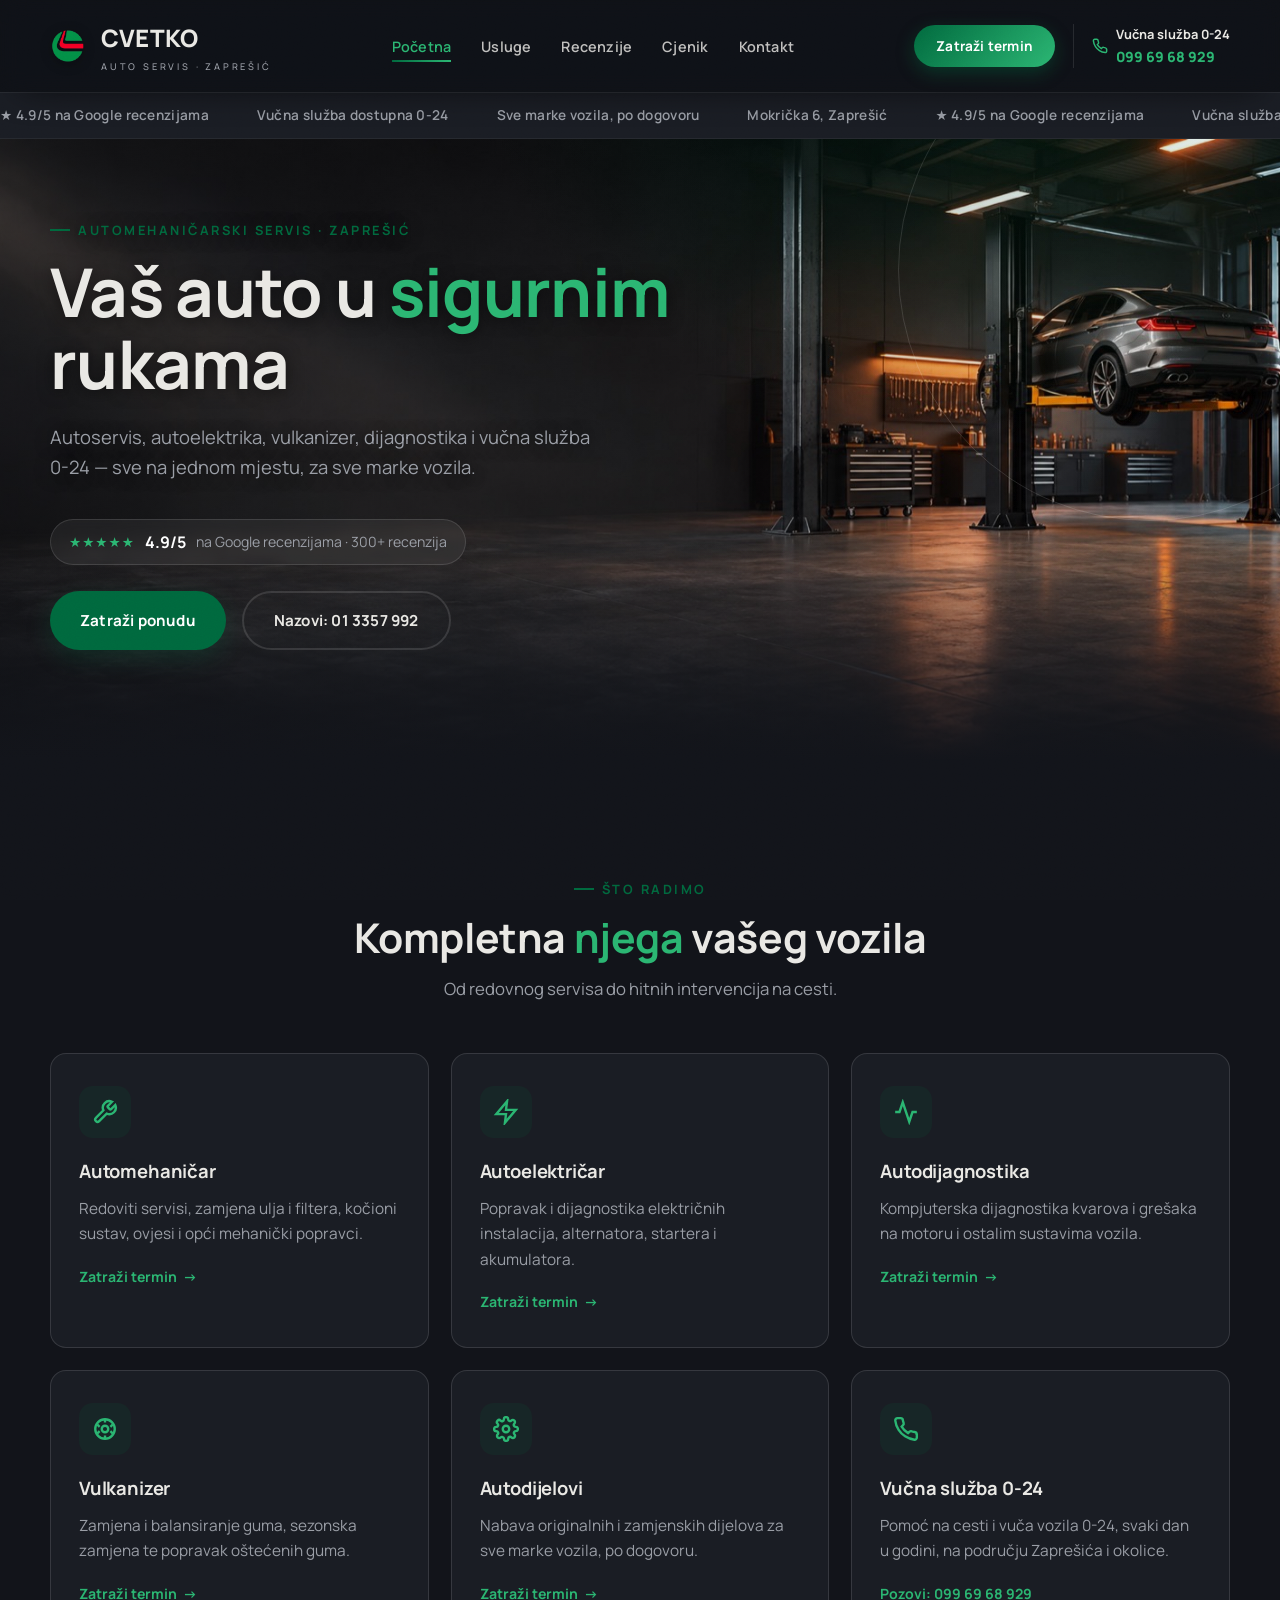
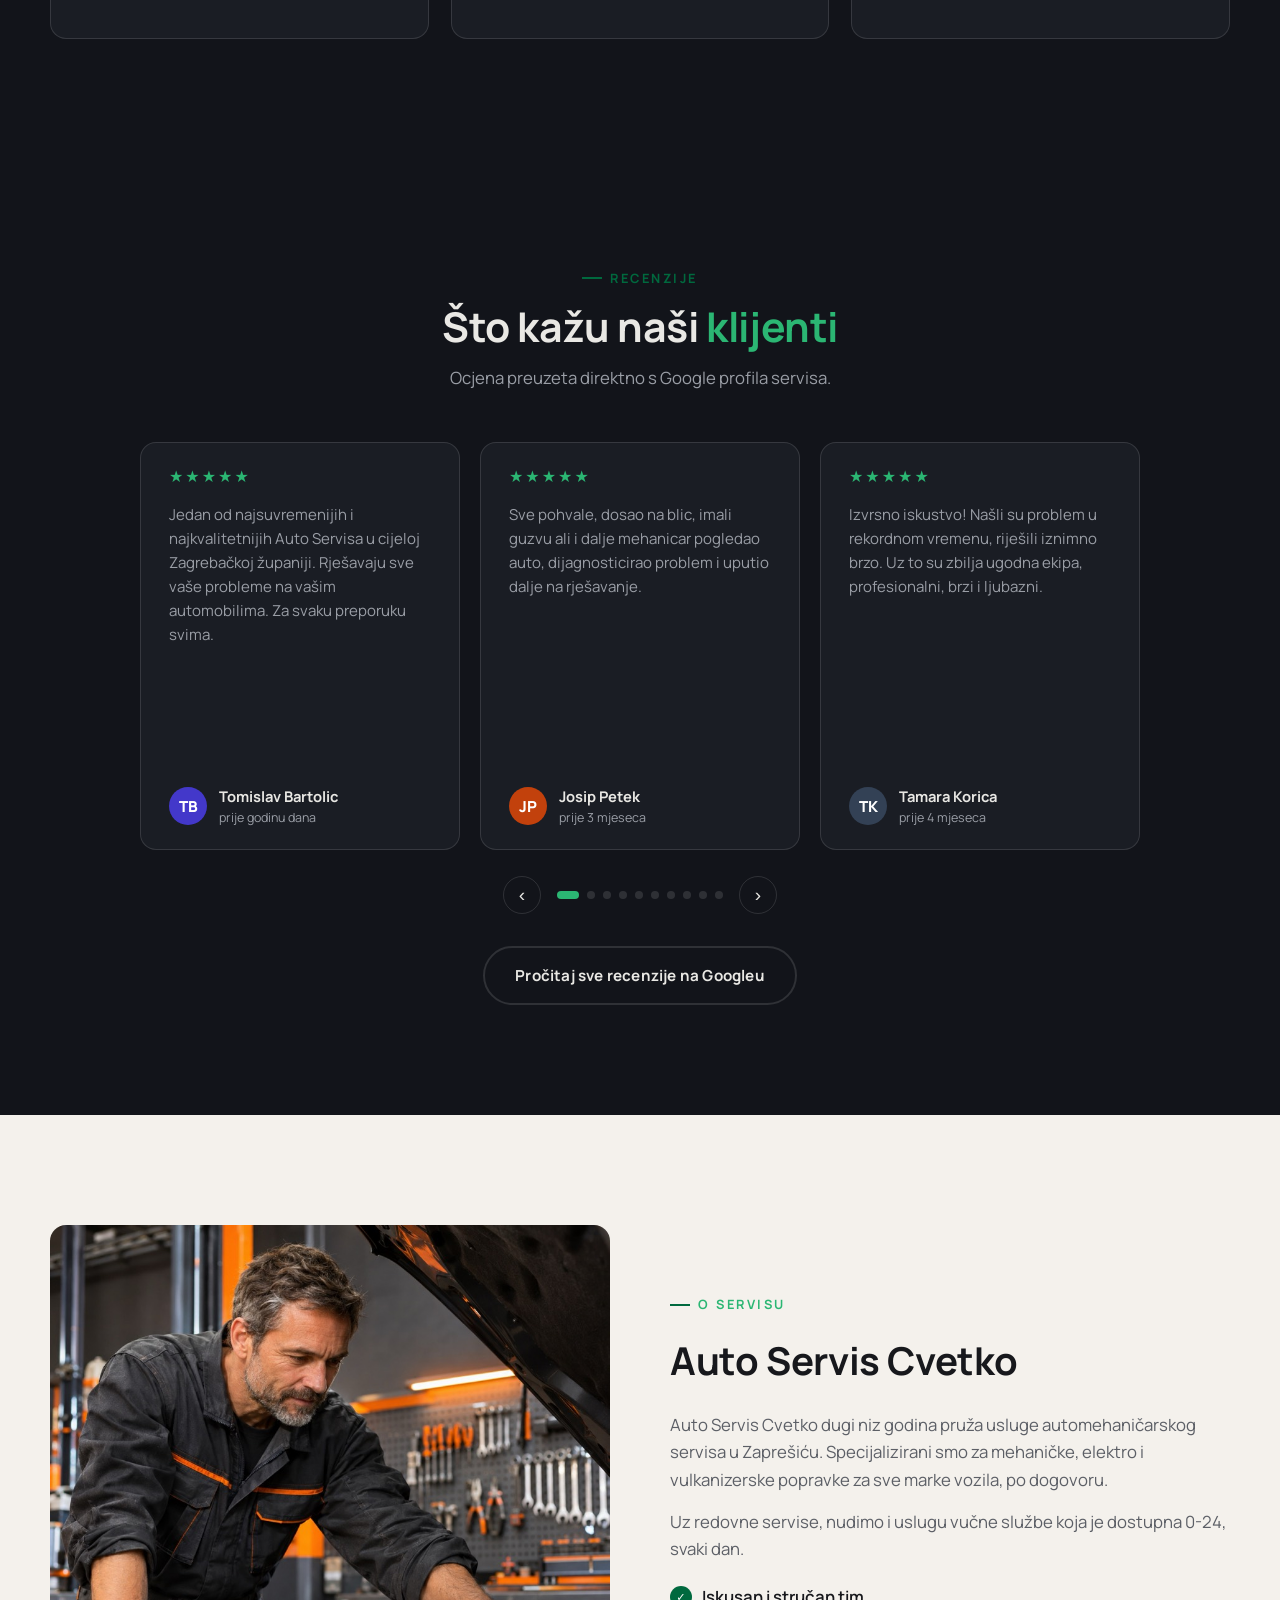
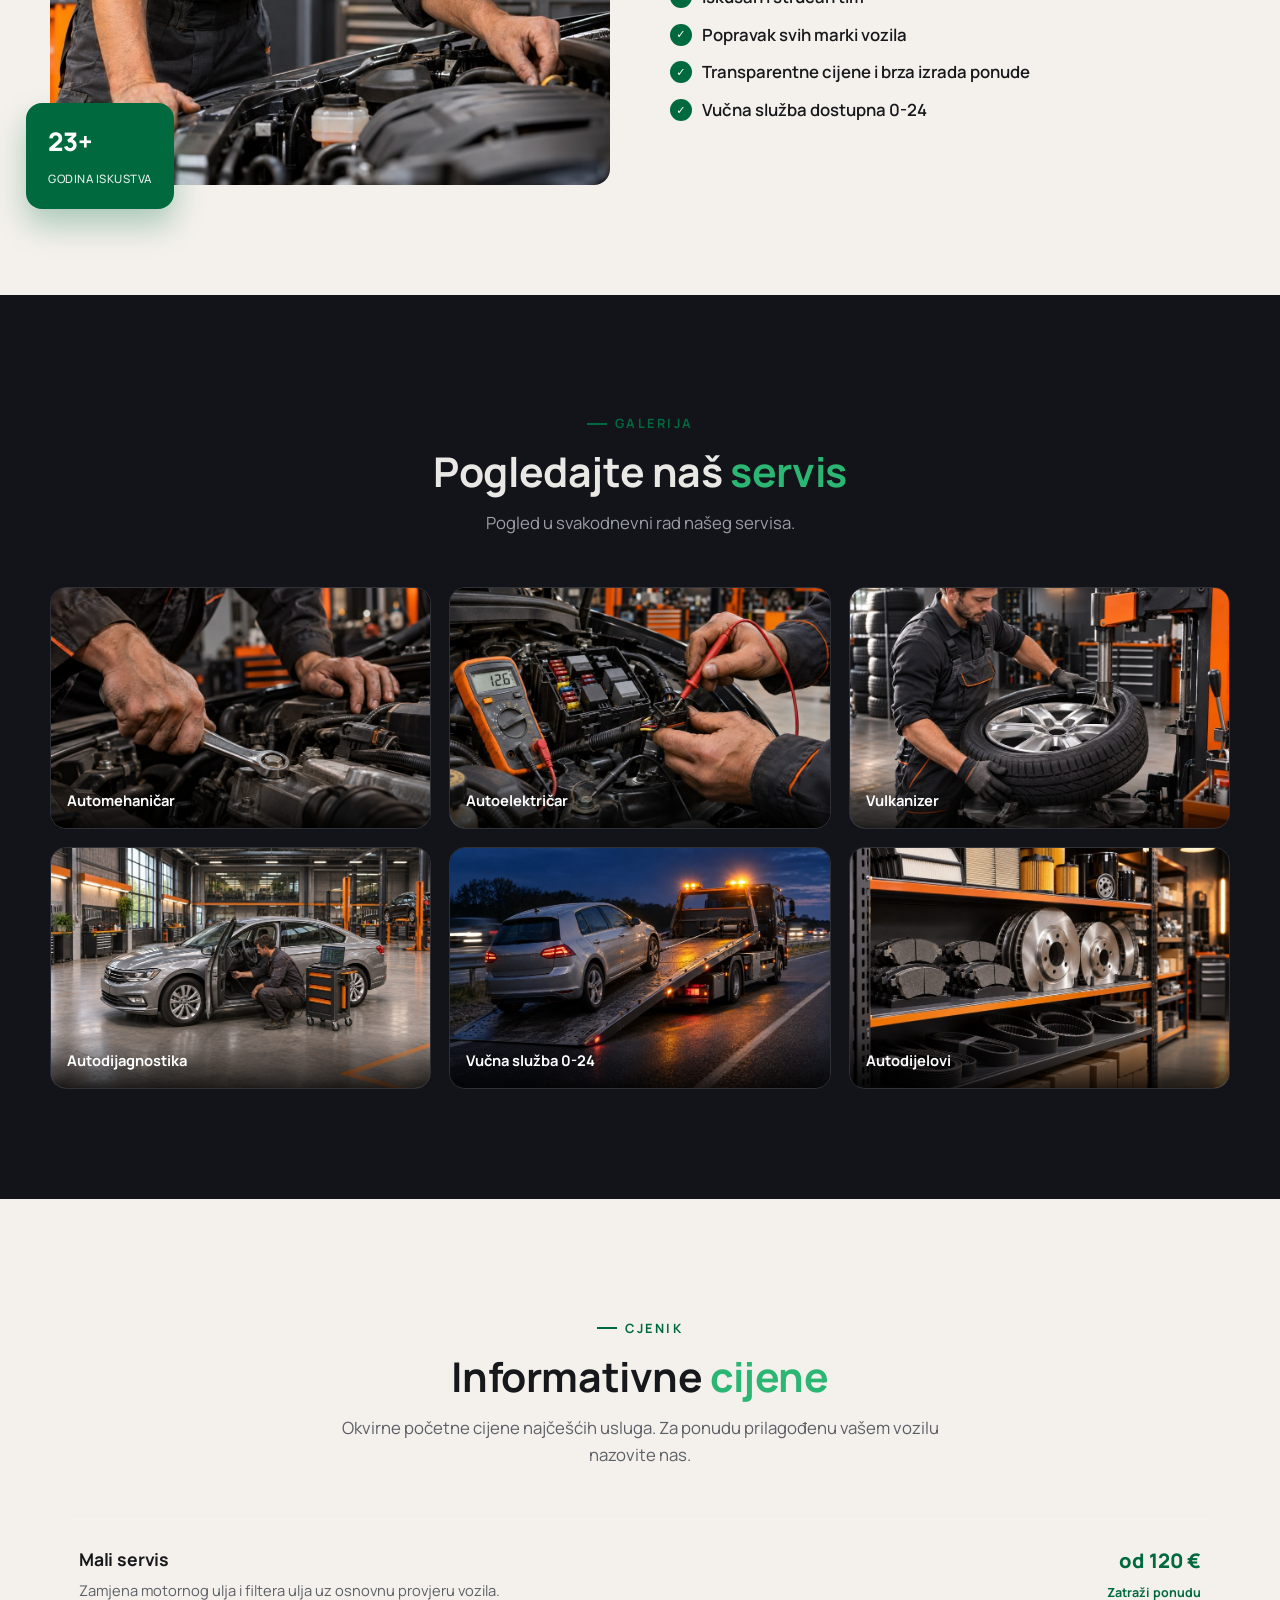
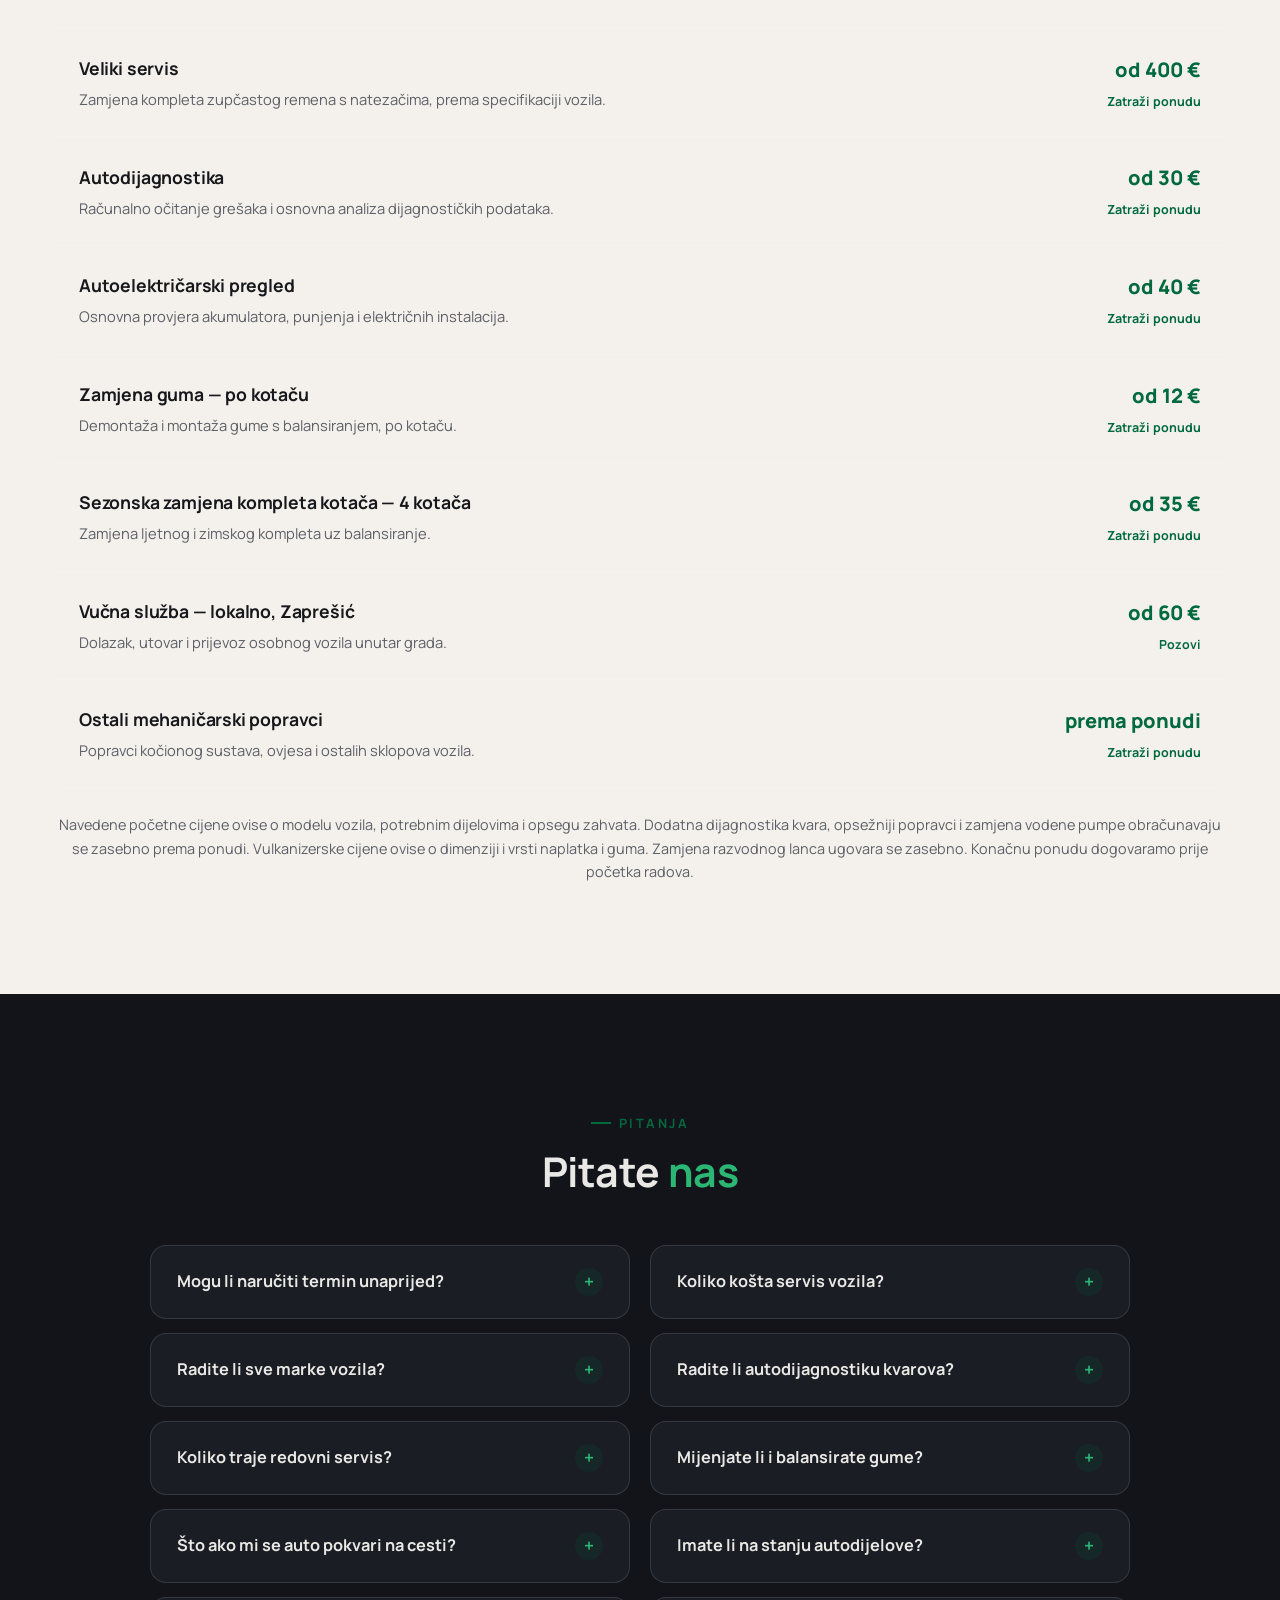
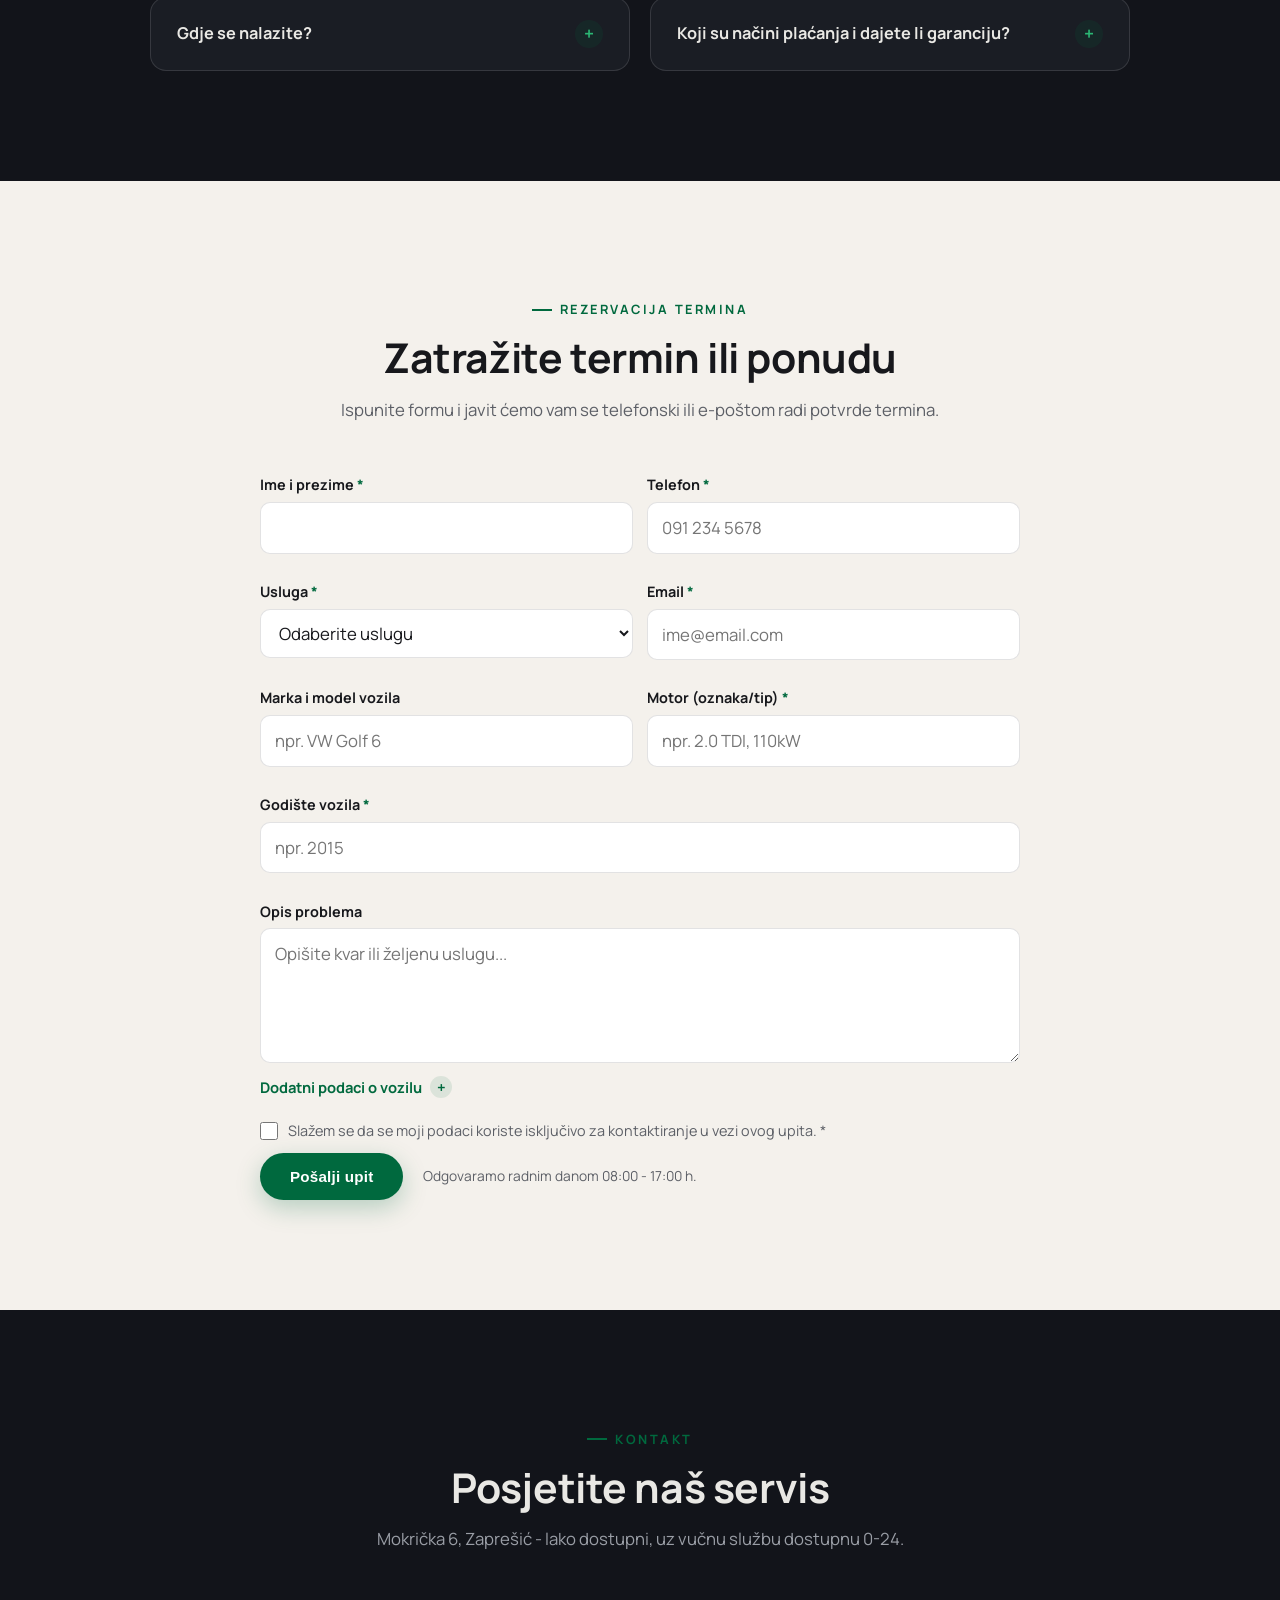
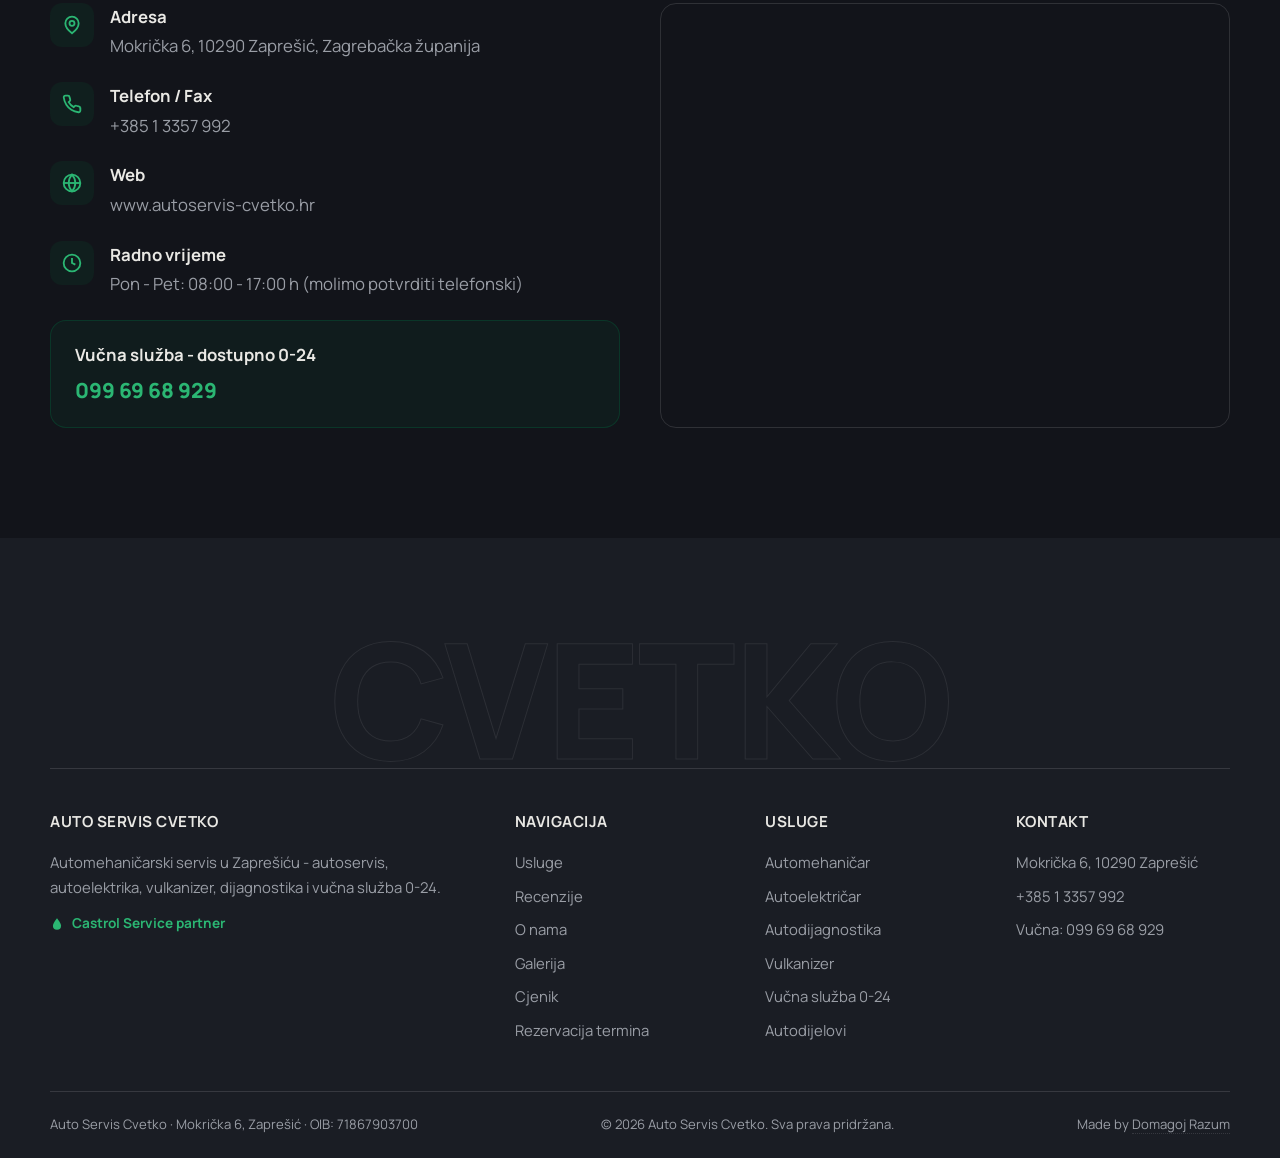
==== index.html @ 9094b2a4 "Richer subpage content, clickable service cards, CSS-only marquee, Castrol navbar logo - Expand all " ====
<!DOCTYPE html>
<html lang="hr">
<head>
<meta charset="UTF-8">
<meta name="viewport" content="width=device-width, initial-scale=1.0">
<link rel="icon" type="image/svg+xml" href="images/favicon.svg">
<title>Auto Servis Cvetko | Automehaničar Zaprešić</title>
<meta name="description" content="Auto Servis Cvetko - automehaničar, autoelektričar, vulkanizer i autodijagnostika u Zaprešiću. Vučna služba dostupna 0-24, sve marke vozila.">
<link rel="canonical" href="https://www.autoservis-cvetko.hr/">
<meta name="theme-color" content="#00693e">
<meta property="og:type" content="website">
<meta property="og:site_name" content="Auto Servis Cvetko">
<meta property="og:locale" content="hr_HR">
<meta property="og:title" content="Auto Servis Cvetko | Automehaničar Zaprešić">
<meta property="og:description" content="Auto Servis Cvetko - automehaničar, autoelektričar, vulkanizer i autodijagnostika u Zaprešiću. Vučna služba dostupna 0-24, sve marke vozila.">
<meta property="og:url" content="https://www.autoservis-cvetko.hr/">
<meta property="og:image" content="https://www.autoservis-cvetko.hr/images/hero-bg.jpg">
<meta name="twitter:card" content="summary_large_image">
<link rel="preconnect" href="https://fonts.googleapis.com">
<link rel="preconnect" href="https://fonts.gstatic.com" crossorigin>
<link href="https://fonts.googleapis.com/css2?family=Manrope:wght@400;500;600;700;800&display=swap" rel="stylesheet">
<link rel="stylesheet" href="css/style.css">
<script type="application/ld+json">
{
  "@context": "https://schema.org",
  "@type": "AutoRepair",
  "name": "Auto Servis Cvetko",
  "image": "https://www.autoservis-cvetko.hr/images/hero-bg.jpg",
  "telephone": "+38513357992",
  "priceRange": "€€",
  "address": {
    "@type": "PostalAddress",
    "streetAddress": "Mokrička 6",
    "postalCode": "10290",
    "addressLocality": "Zaprešić",
    "addressRegion": "Zagrebačka županija",
    "addressCountry": "HR"
  },
  "areaServed": "Zaprešić",
  "openingHoursSpecification": [
    { "@type": "OpeningHoursSpecification", "dayOfWeek": ["Monday","Tuesday","Wednesday","Thursday","Friday"], "opens": "08:00", "closes": "17:00" }
  ],
  "aggregateRating": {
    "@type": "AggregateRating",
    "ratingValue": "4.9",
    "bestRating": "5",
    "reviewCount": "346"
  },
  "sameAs": ["https://www.autoservis-cvetko.hr"]
}
</script>
<script type="application/ld+json">
{
  "@context": "https://schema.org",
  "@type": "FAQPage",
  "mainEntity": [
    { "@type": "Question", "name": "Mogu li naručiti termin unaprijed?", "acceptedAnswer": { "@type": "Answer", "text": "Da, preporučujemo zakazivanje termina telefonski na +385 1 3357 992 kako bismo osigurali brzu i kvalitetnu uslugu." } },
    { "@type": "Question", "name": "Radite li sve marke vozila?", "acceptedAnswer": { "@type": "Answer", "text": "Radimo na vozilima svih marki, po dogovoru - javite nam marku i model, a mi ćemo provjeriti mogućnost popravka ili servisa." } },
    { "@type": "Question", "name": "Koliko traje redovni servis?", "acceptedAnswer": { "@type": "Answer", "text": "Mali servis traje tipično do 1 sat, dok veći zahvati mogu trajati dulje ovisno o stanju vozila. Javite se za procjenu." } },
    { "@type": "Question", "name": "Što ako mi se auto pokvari na cesti?", "acceptedAnswer": { "@type": "Answer", "text": "Nazovite našu vučnu službu dostupnu 0-24 na 099 69 68 929, dolazimo na lokaciju i vučemo vozilo do servisa." } },
    { "@type": "Question", "name": "Gdje se nalazite?", "acceptedAnswer": { "@type": "Answer", "text": "Nalazimo se na adresi Mokrička 6, 10290 Zaprešić. Radno vrijeme je pon - pet od 08:00 do 17:00 h." } },
    { "@type": "Question", "name": "Koliko košta servis vozila?", "acceptedAnswer": { "@type": "Answer", "text": "Mali servis (zamjena ulja i filtera) kreće od 120 €, dok veći zahvati poput zamjene zupčastog remena kreću od 400 €. Točnu cijenu dobivate nakon pregleda vozila." } },
    { "@type": "Question", "name": "Radite li autodijagnostiku kvarova?", "acceptedAnswer": { "@type": "Answer", "text": "Da, kompjuterskom dijagnostikom očitavamo pogreške motora, mjenjača i ostalih sustava te brzo utvrđujemo uzrok kvara." } },
    { "@type": "Question", "name": "Mijenjate li i balansirate gume?", "acceptedAnswer": { "@type": "Answer", "text": "Nudimo prezuvanje, balansiranje i skladištenje guma za sva vozila, uključujući sezonsku zamjenu ljetnih i zimskih guma." } },
    { "@type": "Question", "name": "Imate li na stanju autodijelove?", "acceptedAnswer": { "@type": "Answer", "text": "Nabavljamo originalne i zamjenske autodijelove za sve marke vozila, obično u roku od jednog radnog dana." } },
    { "@type": "Question", "name": "Koji su načini plaćanja i dajete li garanciju?", "acceptedAnswer": { "@type": "Answer", "text": "Plaćanje je moguće gotovinom ili karticom. Na sve obavljene usluge i ugrađene dijelove dajemo garanciju." } }
  ]
}
</script>
</head>
<body>

<div class="scroll-progress" aria-hidden="true"><span></span></div>


<header class="site-header">
  <nav class="navbar wrap">
    <a href="#pocetna" class="logo">
      <img src="images/castrol-logo.png" alt="Castrol" class="mark">
      <span>CVETKO<span class="sub">Auto Servis &middot; Zaprešić</span></span>
    </a>
    <ul class="nav-links">
      <li><a href="#pocetna" class="active">Početna</a></li>
      <li><a href="#usluge">Usluge</a></li>
      <li><a href="#recenzije">Recenzije</a></li>
      <li><a href="#cjenik">Cjenik</a></li>
      <li><a href="#kontakt">Kontakt</a></li>
    </ul>
    <div class="nav-cta">
      <a href="#rezervacija" class="nav-cta-btn">Zatraži termin</a>
      <a href="tel:+385996968929" class="phone phone-tow">
        <span class="phone-tow-icon" aria-hidden="true"><svg viewBox="0 0 24 24" fill="none" stroke="currentColor" stroke-width="2.2"><path d="M22 16.9v3a2 2 0 0 1-2.2 2 19.8 19.8 0 0 1-8.6-3.1 19.5 19.5 0 0 1-6-6A19.8 19.8 0 0 1 2.1 4.2 2 2 0 0 1 4.1 2h3a2 2 0 0 1 2 1.7c.1.9.4 1.8.7 2.7a2 2 0 0 1-.5 2.1L8 9.8a16 16 0 0 0 6 6l1.3-1.3a2 2 0 0 1 2.1-.4c.9.3 1.8.6 2.7.7a2 2 0 0 1 1.7 2z"/></svg></span>
        <span class="phone-tow-text">Vučna služba 0-24<small>099 69 68 929</small></span>
      </a>
      <button class="hamburger" aria-label="Meni"><span></span><span></span><span></span></button>
    </div>
  </nav>
</header>

<main>

<div class="trust-strip" aria-hidden="true">
  <div class="trust-track" id="trust-track">
    <div class="trust-group">
      <span>★ 4.9/5 na Google recenzijama</span>
      <span>Vučna služba dostupna 0-24</span>
      <span>Sve marke vozila, po dogovoru</span>
      <span>Mokrička 6, Zaprešić</span>
    </div>
    <div class="trust-group">
      <span>★ 4.9/5 na Google recenzijama</span>
      <span>Vučna služba dostupna 0-24</span>
      <span>Sve marke vozila, po dogovoru</span>
      <span>Mokrička 6, Zaprešić</span>
    </div>
  </div>
</div>

<section class="hero" id="pocetna">
  <div class="wrap">
    <div class="hero-content reveal">
      <span class="eyebrow">Automehaničarski servis &middot; Zaprešić</span>
      <h1>Vaš auto u <span class="serif">sigurnim</span> rukama</h1>
      <p class="lead">Autoservis, autoelektrika, vulkanizer, dijagnostika i vučna služba 0-24 — sve na jednom mjestu, za sve marke vozila.</p>
      <div class="hero-badges">
        <div class="rating-pill">
          <span class="stars">★★★★★</span>
          <strong>4.9/5</strong>
          <span>na Google recenzijama &middot; 300+ recenzija</span>
        </div>
      </div>
      <div class="hero-buttons">
        <a href="#rezervacija" class="btn">Zatraži ponudu</a>
        <a href="tel:+38513357992" class="btn btn-outline">Nazovi: 01 3357 992</a>
      </div>
    </div>
  </div>
</section>

<section class="sec" id="usluge">
  <div class="wrap">
    <div class="sec-h reveal">
      <span class="eyebrow">Što radimo</span>
      <h2>Kompletna <span class="serif">njega</span> vašeg vozila</h2>
      <p>Od redovnog servisa do hitnih intervencija na cesti.</p>
    </div>
    <div class="services-grid reveal-stagger">
      <div class="service-card">
        <a href="usluge/automehanicar.html" class="service-card-link">
          <span class="icon"><svg viewBox="0 0 24 24" fill="none" stroke="currentColor" stroke-width="2.2"><path d="M14.7 6.3a1 1 0 0 0 0 1.4l1.6 1.6a1 1 0 0 0 1.4 0l3.77-3.77a6 6 0 0 1-7.94 7.94l-6.91 6.91a2.12 2.12 0 0 1-3-3l6.91-6.91a6 6 0 0 1 7.94-7.94l-3.76 3.76z"/></svg></span>
          <h3>Automehaničar</h3>
          <p>Redoviti servisi, zamjena ulja i filtera, kočioni sustav, ovjesi i opći mehanički popravci.</p>
        </a>
        <a href="#rezervacija" class="service-cta service-link" data-service="Automehaničar">Zatraži termin <span aria-hidden="true">→</span></a>
      </div>
      <div class="service-card">
        <a href="usluge/autoelektricar.html" class="service-card-link">
          <span class="icon"><svg viewBox="0 0 24 24" fill="none" stroke="currentColor" stroke-width="2.2"><polygon points="13 2 3 14 12 14 11 22 21 10 12 10 13 2"/></svg></span>
          <h3>Autoelektričar</h3>
          <p>Popravak i dijagnostika električnih instalacija, alternatora, startera i akumulatora.</p>
        </a>
        <a href="#rezervacija" class="service-cta service-link" data-service="Autoelektričar">Zatraži termin <span aria-hidden="true">→</span></a>
      </div>
      <div class="service-card">
        <a href="usluge/autodijagnostika.html" class="service-card-link">
          <span class="icon"><svg viewBox="0 0 24 24" fill="none" stroke="currentColor" stroke-width="2.2"><polyline points="22 12 18 12 15 21 9 3 6 12 2 12"/></svg></span>
          <h3>Autodijagnostika</h3>
          <p>Kompjuterska dijagnostika kvarova i grešaka na motoru i ostalim sustavima vozila.</p>
        </a>
        <a href="#rezervacija" class="service-cta service-link" data-service="Autodijagnostika">Zatraži termin <span aria-hidden="true">→</span></a>
      </div>
      <div class="service-card">
        <a href="usluge/vulkanizer.html" class="service-card-link">
          <span class="icon"><svg viewBox="0 0 24 24" fill="none" stroke="currentColor" stroke-width="2.2"><circle cx="12" cy="12" r="9"/><circle cx="12" cy="12" r="3"/><path d="M12 3v3M12 18v3M4.93 7.93l2.12 2.12M16.95 13.95l2.12 2.12M4.93 16.07l2.12-2.12M16.95 10.05l2.12-2.12"/></svg></span>
          <h3>Vulkanizer</h3>
          <p>Zamjena i balansiranje guma, sezonska zamjena te popravak oštećenih guma.</p>
        </a>
        <a href="#rezervacija" class="service-cta service-link" data-service="Vulkanizer">Zatraži termin <span aria-hidden="true">→</span></a>
      </div>
      <div class="service-card">
        <a href="usluge/autodijelovi.html" class="service-card-link">
          <span class="icon"><svg viewBox="0 0 24 24" fill="none" stroke="currentColor" stroke-width="2.2"><circle cx="12" cy="12" r="3"/><path d="M19.4 15a1.65 1.65 0 0 0 .33 1.82l.06.06a2 2 0 1 1-2.83 2.83l-.06-.06a1.65 1.65 0 0 0-1.82-.33 1.65 1.65 0 0 0-1 1.51V21a2 2 0 0 1-4 0v-.09A1.65 1.65 0 0 0 9 19.4a1.65 1.65 0 0 0-1.82.33l-.06.06a2 2 0 1 1-2.83-2.83l.06-.06a1.65 1.65 0 0 0 .33-1.82 1.65 1.65 0 0 0-1.51-1H3a2 2 0 0 1 0-4h.09A1.65 1.65 0 0 0 4.6 9a1.65 1.65 0 0 0-.33-1.82l-.06-.06a2 2 0 1 1 2.83-2.83l.06.06a1.65 1.65 0 0 0 1.82.33H9a1.65 1.65 0 0 0 1-1.51V3a2 2 0 0 1 4 0v.09a1.65 1.65 0 0 0 1 1.51 1.65 1.65 0 0 0 1.82-.33l.06-.06a2 2 0 1 1 2.83 2.83l-.06.06a1.65 1.65 0 0 0-.33 1.82V9a1.65 1.65 0 0 0 1.51 1H21a2 2 0 0 1 0 4h-.09a1.65 1.65 0 0 0-1.51 1z"/></svg></span>
          <h3>Autodijelovi</h3>
          <p>Nabava originalnih i zamjenskih dijelova za sve marke vozila, po dogovoru.</p>
        </a>
        <a href="#rezervacija" class="service-cta service-link" data-service="Autodijelovi">Zatraži termin <span aria-hidden="true">→</span></a>
      </div>
      <div class="service-card">
        <a href="usluge/vucna-sluzba.html" class="service-card-link">
          <span class="icon"><svg viewBox="0 0 24 24" fill="none" stroke="currentColor" stroke-width="2.2"><path d="M22 16.9v3a2 2 0 0 1-2.2 2 19.8 19.8 0 0 1-8.6-3.1 19.5 19.5 0 0 1-6-6A19.8 19.8 0 0 1 2.1 4.2 2 2 0 0 1 4.1 2h3a2 2 0 0 1 2 1.7c.1.9.4 1.8.7 2.7a2 2 0 0 1-.5 2.1L8 9.8a16 16 0 0 0 6 6l1.3-1.3a2 2 0 0 1 2.1-.4c.9.3 1.8.6 2.7.7a2 2 0 0 1 1.7 2z"/></svg></span>
          <h3>Vučna služba 0-24</h3>
          <p>Pomoć na cesti i vuča vozila 0-24, svaki dan u godini, na području Zaprešića i okolice.</p>
        </a>
        <a href="tel:+385996968929" class="service-cta service-cta-call">Pozovi: 099 69 68 929</a>
      </div>
    </div>
  </div>
</section>

<section class="sec" id="recenzije">
  <div class="wrap">
    <div class="sec-h reveal">
      <span class="eyebrow">Recenzije</span>
      <h2>Što kažu naši <span class="serif">klijenti</span></h2>
      <p>Ocjena preuzeta direktno s Google profila servisa.</p>
    </div>
    <div class="review-carousel reveal" id="review-carousel" hidden>
      <div class="review-track" id="review-track"></div>
      <div class="review-controls">
        <button type="button" class="review-arrow" id="review-prev" aria-label="Prethodna recenzija">&#8249;</button>
        <div class="review-dots" id="review-dots"></div>
        <button type="button" class="review-arrow" id="review-next" aria-label="Sljedeća recenzija">&#8250;</button>
      </div>
    </div>

    <div class="review-cta reveal">
      <a href="https://www.google.com/maps/search/?api=1&query=Auto+Servis+Cvetko+Zapre%C5%A1i%C4%87" target="_blank" rel="noopener" class="btn btn-outline">Pročitaj sve recenzije na Googleu</a>
    </div>
  </div>
</section>

<section class="sec sec-light" id="o-nama">
  <div class="wrap about-grid">
    <div class="about-media reveal">
      <img src="images/about.jpg" alt="Mehaničar pregledava motor vozila u radionici" loading="lazy" width="900" height="900">
      <div class="badge"><span class="n">23+</span><small>Godina iskustva</small></div>
    </div>
    <div class="about-text reveal">
      <span class="eyebrow">O servisu</span>
      <h2>Auto Servis Cvetko</h2>
      <p>Auto Servis Cvetko dugi niz godina pruža usluge automehaničarskog servisa u Zaprešiću. Specijalizirani smo za mehaničke, elektro i vulkanizerske popravke za sve marke vozila, po dogovoru.</p>
      <p>Uz redovne servise, nudimo i uslugu vučne službe koja je dostupna 0-24, svaki dan.</p>
      <ul class="about-list">
        <li>Iskusan i stručan tim</li>
        <li>Popravak svih marki vozila</li>
        <li>Transparentne cijene i brza izrada ponude</li>
        <li>Vučna služba dostupna 0-24</li>
      </ul>
    </div>
  </div>
</section>

<section class="sec" id="galerija">
  <div class="wrap">
    <div class="sec-h reveal">
      <span class="eyebrow">Galerija</span>
      <h2>Pogledajte naš <span class="serif">servis</span></h2>
      <p>Pogled u svakodnevni rad našeg servisa.</p>
    </div>
    <div class="gallery-grid reveal-stagger">
      <div class="gallery-item" role="button" tabindex="0"><img src="images/gallery-1.jpg" alt="Automehaničarski popravci" loading="lazy" width="900" height="675"><div class="gallery-caption">Automehaničar</div></div>
      <div class="gallery-item" role="button" tabindex="0"><img src="images/gallery-2.jpg" alt="Autoelektričarski radovi" loading="lazy" width="900" height="675"><div class="gallery-caption">Autoelektričar</div></div>
      <div class="gallery-item" role="button" tabindex="0"><img src="images/gallery-3.jpg" alt="Vulkanizerske usluge" loading="lazy" width="900" height="675"><div class="gallery-caption">Vulkanizer</div></div>
      <div class="gallery-item" role="button" tabindex="0"><img src="images/gallery-4.jpg" alt="Autodijagnostika vozila" loading="lazy" width="900" height="675"><div class="gallery-caption">Autodijagnostika</div></div>
      <div class="gallery-item" role="button" tabindex="0"><img src="images/gallery-5.jpg" alt="Vučna služba 0-24" loading="lazy" width="900" height="675"><div class="gallery-caption">Vučna služba 0-24</div></div>
      <div class="gallery-item" role="button" tabindex="0"><img src="images/gallery-6.jpg" alt="Autodijelovi" loading="lazy" width="900" height="675"><div class="gallery-caption">Autodijelovi</div></div>
    </div>
  </div>
</section>

<section class="sec sec-light" id="cjenik">
  <div class="wrap">
    <div class="sec-h reveal">
      <span class="eyebrow">Cjenik</span>
      <h2>Informativne <span class="serif">cijene</span></h2>
      <p>Okvirne početne cijene najčešćih usluga. Za ponudu prilagođenu vašem vozilu nazovite nas.</p>
    </div>
    <div class="price-list reveal">
      <div class="price-row">
        <div><h4>Mali servis</h4><p>Zamjena motornog ulja i filtera ulja uz osnovnu provjeru vozila.</p></div>
        <div class="price-col"><div class="price">od 120 €</div><a href="#rezervacija" class="price-cta service-link" data-service="Automehaničar">Zatraži ponudu</a></div>
      </div>
      <div class="price-row">
        <div><h4>Veliki servis</h4><p>Zamjena kompleta zupčastog remena s natezačima, prema specifikaciji vozila.</p></div>
        <div class="price-col"><div class="price">od 400 €</div><a href="#rezervacija" class="price-cta service-link" data-service="Automehaničar">Zatraži ponudu</a></div>
      </div>
      <div class="price-row">
        <div><h4>Autodijagnostika</h4><p>Računalno očitanje grešaka i osnovna analiza dijagnostičkih podataka.</p></div>
        <div class="price-col"><div class="price">od 30 €</div><a href="#rezervacija" class="price-cta service-link" data-service="Autodijagnostika">Zatraži ponudu</a></div>
      </div>
      <div class="price-row">
        <div><h4>Autoelektričarski pregled</h4><p>Osnovna provjera akumulatora, punjenja i električnih instalacija.</p></div>
        <div class="price-col"><div class="price">od 40 €</div><a href="#rezervacija" class="price-cta service-link" data-service="Autoelektričar">Zatraži ponudu</a></div>
      </div>
      <div class="price-row">
        <div><h4>Zamjena guma — po kotaču</h4><p>Demontaža i montaža gume s balansiranjem, po kotaču.</p></div>
        <div class="price-col"><div class="price">od 12 €</div><a href="#rezervacija" class="price-cta service-link" data-service="Vulkanizer">Zatraži ponudu</a></div>
      </div>
      <div class="price-row">
        <div><h4>Sezonska zamjena kompleta kotača — 4 kotača</h4><p>Zamjena ljetnog i zimskog kompleta uz balansiranje.</p></div>
        <div class="price-col"><div class="price">od 35 €</div><a href="#rezervacija" class="price-cta service-link" data-service="Vulkanizer">Zatraži ponudu</a></div>
      </div>
      <div class="price-row">
        <div><h4>Vučna služba — lokalno, Zaprešić</h4><p>Dolazak, utovar i prijevoz osobnog vozila unutar grada.</p></div>
        <div class="price-col"><div class="price">od 60 €</div><a href="tel:+385996968929" class="price-cta">Pozovi</a></div>
      </div>
      <div class="price-row">
        <div><h4>Ostali mehaničarski popravci</h4><p>Popravci kočionog sustava, ovjesa i ostalih sklopova vozila.</p></div>
        <div class="price-col"><div class="price">prema ponudi</div><a href="#rezervacija" class="price-cta service-link" data-service="Automehaničar">Zatraži ponudu</a></div>
      </div>
    </div>
    <p class="price-note">Navedene početne cijene ovise o modelu vozila, potrebnim dijelovima i opsegu zahvata. Dodatna dijagnostika kvara, opsežniji popravci i zamjena vodene pumpe obračunavaju se zasebno prema ponudi. Vulkanizerske cijene ovise o dimenziji i vrsti naplatka i guma. Zamjena razvodnog lanca ugovara se zasebno. Konačnu ponudu dogovaramo prije početka radova.
  </div>
</section>

<section class="sec" id="pitanja">
  <div class="wrap">
    <div class="sec-h reveal">
      <span class="eyebrow">Pitanja</span>
      <h2>Pitate <span class="serif">nas</span></h2>
    </div>
    <div class="faq reveal">
      <div class="faq-col">
        <details>
          <summary>Mogu li naručiti termin unaprijed?</summary>
          <p>Da, preporučujemo zakazivanje termina telefonski na +385 1 3357 992 kako bismo osigurali brzu i kvalitetnu uslugu.</p>
        </details>
        <details>
          <summary>Radite li sve marke vozila?</summary>
          <p>Radimo na vozilima svih marki, po dogovoru - javite nam marku i model, a mi ćemo provjeriti mogućnost popravka ili servisa.</p>
        </details>
        <details>
          <summary>Koliko traje redovni servis?</summary>
          <p>Mali servis traje tipično do 1 sat, dok veći zahvati mogu trajati dulje ovisno o stanju vozila. Javite se za procjenu.</p>
        </details>
        <details>
          <summary>Što ako mi se auto pokvari na cesti?</summary>
          <p>Nazovite našu vučnu službu dostupnu 0-24 na 099 69 68 929, dolazimo na lokaciju i vučemo vozilo do servisa.</p>
        </details>
        <details>
          <summary>Gdje se nalazite?</summary>
          <p>Nalazimo se na adresi Mokrička 6, 10290 Zaprešić. Radno vrijeme je pon - pet od 08:00 do 17:00 h.</p>
        </details>
      </div>
      <div class="faq-col">
        <details>
          <summary>Koliko košta servis vozila?</summary>
          <p>Mali servis (zamjena ulja i filtera) kreće od 120 €, dok veći zahvati poput zamjene zupčastog remena kreću od 400 €. Točnu cijenu dobivate nakon pregleda vozila - pogledajte <a href="#cjenik">cjenik usluga</a> ili zatražite besplatnu ponudu.</p>
        </details>
        <details>
          <summary>Radite li autodijagnostiku kvarova?</summary>
          <p>Da, kompjuterskom dijagnostikom očitavamo pogreške motora, mjenjača i ostalih sustava te brzo utvrđujemo uzrok kvara. Saznajte više na stranici <a href="usluge/autodijagnostika.html">autodijagnostika</a>.</p>
        </details>
        <details>
          <summary>Mijenjate li i balansirate gume?</summary>
          <p>Nudimo prezuvanje, balansiranje i skladištenje guma za sva vozila, uključujući sezonsku zamjenu ljetnih i zimskih guma. Detalje pogledajte na stranici <a href="usluge/vulkanizer.html">vulkanizer</a>.</p>
        </details>
        <details>
          <summary>Imate li na stanju autodijelove?</summary>
          <p>Nabavljamo originalne i zamjenske autodijelove za sve marke vozila, obično u roku od jednog radnog dana. Više informacija na stranici <a href="usluge/autodijelovi.html">autodijelovi</a>.</p>
        </details>
        <details>
          <summary>Koji su načini plaćanja i dajete li garanciju?</summary>
          <p>Plaćanje je moguće gotovinom ili karticom. Na sve obavljene usluge i ugrađene dijelove dajemo garanciju, a detalje vam rado objasnimo prilikom preuzimanja vozila.</p>
        </details>
      </div>
    </div>
  </div>
</section>

<section class="sec sec-light" id="rezervacija">
  <div class="wrap">
    <div class="sec-h reveal">
      <span class="eyebrow">Rezervacija termina</span>
      <h2>Zatražite termin ili ponudu</h2>
      <p>Ispunite formu i javit ćemo vam se telefonski ili e-poštom radi potvrde termina.</p>
    </div>
    <form class="booking-form reveal" id="booking-form" novalidate>
      <div class="form-row">
        <div class="field">
          <label for="bf-name">Ime i prezime <span class="req">*</span></label>
          <input type="text" id="bf-name" name="name" autocomplete="name" required>
          <span class="field-error" data-error-for="bf-name"></span>
        </div>
        <div class="field">
          <label for="bf-phone">Telefon <span class="req">*</span></label>
          <input type="tel" id="bf-phone" name="phone" autocomplete="tel" placeholder="091 234 5678" required>
          <span class="field-error" data-error-for="bf-phone"></span>
        </div>
      </div>
      <div class="form-row">
        <div class="field">
          <label for="bf-service">Usluga <span class="req">*</span></label>
          <select id="bf-service" name="service" required>
            <option value="" disabled selected>Odaberite uslugu</option>
            <option>Automehaničar</option>
            <option>Autoelektričar</option>
            <option>Autodijagnostika</option>
            <option>Vulkanizer</option>
            <option>Autodijelovi</option>
            <option>Vučna služba 0-24</option>
            <option>Nisam siguran/na</option>
          </select>
          <span class="field-error" data-error-for="bf-service"></span>
        </div>
        <div class="field">
          <label for="bf-email">Email <span class="req">*</span></label>
          <input type="email" id="bf-email" name="email" autocomplete="email" placeholder="ime@email.com" required>
          <span class="field-error" data-error-for="bf-email"></span>
        </div>
      </div>
      <div class="form-row">
        <div class="field">
          <label for="bf-vehicle">Marka i model vozila</label>
          <input type="text" id="bf-vehicle" name="vehicle" placeholder="npr. VW Golf 6">
        </div>
        <div class="field">
          <label for="bf-motor">Motor (oznaka/tip) <span class="req">*</span></label>
          <input type="text" id="bf-motor" name="motor" placeholder="npr. 2.0 TDI, 110kW" required>
          <span class="field-error" data-error-for="bf-motor"></span>
        </div>
      </div>
      <div class="field">
        <label for="bf-year">Godište vozila <span class="req">*</span></label>
        <input type="number" id="bf-year" name="year" inputmode="numeric" min="1960" max="2027" placeholder="npr. 2015" required>
        <span class="field-error" data-error-for="bf-year"></span>
      </div>
      <div class="field">
        <label for="bf-message">Opis problema</label>
        <textarea id="bf-message" name="message" rows="4" placeholder="Opišite kvar ili željenu uslugu..."></textarea>
      </div>
      <details class="field-more">
        <summary>Dodatni podaci o vozilu <span class="field-more-icon" aria-hidden="true">+</span></summary>
        <div class="form-row">
          <div class="field">
            <label for="bf-vin">Broj šasije (VIN)</label>
            <input type="text" id="bf-vin" name="vin" maxlength="17" placeholder="npr. WVWZZZ1KZAW123456" style="text-transform: uppercase;">
            <span class="field-error" data-error-for="bf-vin"></span>
          </div>
          <div class="field">
            <label for="bf-date">Željeni datum</label>
            <input type="date" id="bf-date" name="date">
            <span class="field-error" data-error-for="bf-date"></span>
          </div>
        </div>
      </details>
      <div class="field field-hp" aria-hidden="true">
        <label for="bf-website">Website</label>
        <input type="text" id="bf-website" name="website" tabindex="-1" autocomplete="off">
      </div>
      <label class="field-check">
        <input type="checkbox" id="bf-consent" name="consent" required>
        <span>Slažem se da se moji podaci koriste isključivo za kontaktiranje u vezi ovog upita. <span class="req">*</span></span>
      </label>
      <span class="field-error" data-error-for="bf-consent"></span>
      <div class="form-actions">
        <button type="submit" class="btn">Pošalji upit</button>
        <span class="form-note">Odgovaramo radnim danom 08:00 - 17:00 h.</span>
      </div>
      <div class="form-success" role="status" hidden>
        <strong>Hvala, zaprimili smo vaš upit!</strong>
        <p>Javit ćemo vam se telefonski ili e-poštom radi potvrde termina. Za hitne slučajeve nazovite nas direktno na <a href="tel:+38513357992">01 3357 992</a>.</p>
      </div>
    </form>
  </div>
</section>

<section class="sec" id="kontakt">
  <div class="wrap">
    <div class="sec-h reveal">
      <span class="eyebrow">Kontakt</span>
      <h2>Posjetite naš servis</h2>
      <p>Mokrička 6, Zaprešić - lako dostupni, uz vučnu službu dostupnu 0-24.</p>
    </div>
    <div class="contact-grid reveal">
      <div class="contact-info">
        <div class="contact-row">
          <span class="ico"><svg viewBox="0 0 24 24" fill="none" stroke="currentColor" stroke-width="2.2"><path d="M20 10c0 6-8 12-8 12S4 16 4 10a8 8 0 0 1 16 0z"/><circle cx="12" cy="10" r="3"/></svg></span>
          <div><strong>Adresa</strong><span>Mokrička 6, 10290 Zaprešić, Zagrebačka županija</span></div>
        </div>
        <div class="contact-row">
          <span class="ico"><svg viewBox="0 0 24 24" fill="none" stroke="currentColor" stroke-width="2.2"><path d="M22 16.9v3a2 2 0 0 1-2.2 2 19.8 19.8 0 0 1-8.6-3.1 19.5 19.5 0 0 1-6-6A19.8 19.8 0 0 1 2.1 4.2 2 2 0 0 1 4.1 2h3a2 2 0 0 1 2 1.7c.1.9.4 1.8.7 2.7a2 2 0 0 1-.5 2.1L8 9.8a16 16 0 0 0 6 6l1.3-1.3a2 2 0 0 1 2.1-.4c.9.3 1.8.6 2.7.7a2 2 0 0 1 1.7 2z"/></svg></span>
          <div><strong>Telefon / Fax</strong><a href="tel:+38513357992">+385 1 3357 992</a></div>
        </div>
        <div class="contact-row">
          <span class="ico"><svg viewBox="0 0 24 24" fill="none" stroke="currentColor" stroke-width="2.2"><circle cx="12" cy="12" r="10"/><line x1="2" y1="12" x2="22" y2="12"/><path d="M12 2a15.3 15.3 0 0 1 4 10 15.3 15.3 0 0 1-4 10 15.3 15.3 0 0 1-4-10 15.3 15.3 0 0 1 4-10z"/></svg></span>
          <div><strong>Web</strong><span>www.autoservis-cvetko.hr</span></div>
        </div>
        <div class="contact-row">
          <span class="ico"><svg viewBox="0 0 24 24" fill="none" stroke="currentColor" stroke-width="2.2"><circle cx="12" cy="12" r="10"/><polyline points="12 6 12 12 16 14"/></svg></span>
          <div><strong>Radno vrijeme</strong><span>Pon - Pet: 08:00 - 17:00 h (molimo potvrditi telefonski)</span></div>
        </div>
        <div class="tow-box">
          <strong>Vučna služba - dostupno 0-24</strong>
          <a href="tel:+385996968929">099 69 68 929</a>
        </div>
      </div>
      <div class="map-frame">
        <iframe
          src="https://www.google.com/maps?q=Mokri%C4%8Dka+6,+10290+Zapre%C5%A1i%C4%87&output=embed"
          allowfullscreen loading="lazy"
          referrerpolicy="no-referrer-when-downgrade"
          title="Lokacija Auto Servis Cvetko na karti">
        </iframe>
      </div>
    </div>
  </div>
</section>

</main>

<footer class="site-footer">
  <p class="footer-watermark" aria-hidden="true">CVETKO</p>
  <div class="wrap footer-grid">
    <div>
      <h4>Auto Servis Cvetko</h4>
      <p>Automehaničarski servis u Zaprešiću - autoservis, autoelektrika, vulkanizer, dijagnostika i vučna služba 0-24.</p>
      <div class="footer-castrol">
        <span class="castrol-dot" aria-hidden="true"><svg viewBox="0 0 24 24" fill="currentColor"><path d="M12 2C12 2 5 10.5 5 15a7 7 0 0 0 14 0c0-4.5-7-13-7-13z"/></svg></span>
        Castrol Service partner
      </div>
    </div>
    <div>
      <h4>Navigacija</h4>
      <ul>
        <li><a href="#usluge">Usluge</a></li>
        <li><a href="#recenzije">Recenzije</a></li>
        <li><a href="#o-nama">O nama</a></li>
        <li><a href="#galerija">Galerija</a></li>
        <li><a href="#cjenik">Cjenik</a></li>
        <li><a href="#rezervacija">Rezervacija termina</a></li>
      </ul>
    </div>
    <div>
      <h4>Usluge</h4>
      <ul>
        <li><a href="usluge/automehanicar.html">Automehaničar</a></li>
        <li><a href="usluge/autoelektricar.html">Autoelektričar</a></li>
        <li><a href="usluge/autodijagnostika.html">Autodijagnostika</a></li>
        <li><a href="usluge/vulkanizer.html">Vulkanizer</a></li>
        <li><a href="usluge/vucna-sluzba.html">Vučna služba 0-24</a></li>
        <li><a href="usluge/autodijelovi.html">Autodijelovi</a></li>
      </ul>
    </div>
    <div>
      <h4>Kontakt</h4>
      <ul>
        <li>Mokrička 6, 10290 Zaprešić</li>
        <li><a href="tel:+38513357992">+385 1 3357 992</a></li>
        <li>Vučna: <a href="tel:+385996968929">099 69 68 929</a></li>
      </ul>
    </div>
  </div>
  <div class="wrap footer-bottom">
    <span>Auto Servis Cvetko · Mokrička 6, Zaprešić · OIB: 71867903700</span>
    <span>&copy; 2026 Auto Servis Cvetko. Sva prava pridržana.</span>
    <span class="footer-credit">Made by <a href="https://www.linkedin.com/in/domagojrazum/" target="_blank" rel="noopener">Domagoj Razum</a></span>
  </div>
</footer>

<div class="callbar">
  <a class="call" href="tel:+38513357992">
    <svg viewBox="0 0 24 24" fill="none" stroke="currentColor" stroke-width="2.2"><path d="M22 16.9v3a2 2 0 0 1-2.2 2 19.8 19.8 0 0 1-8.6-3.1 19.5 19.5 0 0 1-6-6A19.8 19.8 0 0 1 2.1 4.2 2 2 0 0 1 4.1 2h3a2 2 0 0 1 2 1.7c.1.9.4 1.8.7 2.7a2 2 0 0 1-.5 2.1L8 9.8a16 16 0 0 0 6 6l1.3-1.3a2 2 0 0 1 2.1-.4c.9.3 1.8.6 2.7.7a2 2 0 0 1 1.7 2z"/></svg>
    Nazovi
  </a>
  <a href="https://www.google.com/maps?q=Mokri%C4%8Dka+6,+10290+Zapre%C5%A1i%C4%87" target="_blank" rel="noopener">
    <svg viewBox="0 0 24 24" fill="none" stroke="currentColor" stroke-width="2.2"><path d="M20 10c0 6-8 12-8 12S4 16 4 10a8 8 0 0 1 16 0z"/><circle cx="12" cy="10" r="3"/></svg>
    Karta
  </a>
</div>

<button class="back-to-top" id="back-to-top" aria-label="Povratak na vrh stranice" hidden>
  <svg viewBox="0 0 24 24" fill="none" stroke="currentColor" stroke-width="2.4"><path d="M12 19V5M5 12l7-7 7 7"/></svg>
</button>

<div class="lightbox" id="lightbox" hidden>
  <div class="lightbox-backdrop" data-lightbox-close></div>
  <div class="lightbox-content">
    <button class="lightbox-close" type="button" aria-label="Zatvori" data-lightbox-close>&times;</button>
    <img src="" alt="" id="lightbox-img">
    <p class="lightbox-caption" id="lightbox-caption"></p>
  </div>
</div>

<script src="js/main.js"></script>
</body>
</html>
---- css/style.css ----
/* ===== Reset & tokens ===== */
* { margin: 0; padding: 0; box-sizing: border-box; }

:root {
  --ink: #12141a;
  --ink-2: #1a1d24;
  --ink-3: #242831;
  --paper: #f4f1ec;
  --paper-2: #ebe6dc;
  --orange: #00693e;
  --orange-2: #2bb673;
  --text: #e9e8e4;
  --text-soft: #9a9ea6;
  --text-dark: #17181c;
  --text-dark-soft: #5c5f66;
  --line-dark: rgba(255,255,255,.12);
  --line-light: rgba(20,22,26,.12);
  --castrol-green: #00693e;
  --castrol-green-2: #2bb673;
  --f-sans: 'Manrope', system-ui, -apple-system, 'Segoe UI', sans-serif;
  --wrap: min(1180px, 100% - 40px);
  --r: 16px;
}

html {
  scroll-behavior: smooth;
  overflow-x: clip;
}
@media (prefers-reduced-motion: reduce) {
  html { scroll-behavior: auto; }
  *, *::before, *::after { animation: none !important; transition: none !important; }
}

body {
  margin: 0;
  background: var(--ink);
  color: var(--text);
  font: 400 1.05rem/1.65 var(--f-sans);
  overflow-x: clip;
  position: relative;
}

/* grain texture overlay */
body::before {
  content: "";
  position: fixed;
  inset: 0;
  pointer-events: none;
  z-index: 200;
  opacity: 0.045;
  mix-blend-mode: overlay;
  background-image: url("data:image/svg+xml,%3Csvg xmlns='http://www.w3.org/2000/svg' width='160' height='160'%3E%3Cfilter id='n'%3E%3CfeTurbulence type='fractalNoise' baseFrequency='.85' numOctaves='2' stitchTiles='stitch'/%3E%3C/filter%3E%3Crect width='100%25' height='100%25' filter='url(%23n)'/%3E%3C/svg%3E");
}

img { max-width: 100%; height: auto; display: block; }
a { color: inherit; text-decoration: none; }
ul { list-style: none; }
h1, h2, h3, h4 { font-family: var(--f-sans); font-weight: 700; letter-spacing: -0.01em; }
h1 { font-size: clamp(2rem, 5.5vw, 2.8rem); line-height: 1.15; }
:focus-visible { outline: 3px solid var(--orange); outline-offset: 3px; border-radius: 4px; }

.serif { font-family: var(--f-sans); font-style: normal; font-weight: 700; color: var(--orange-2); }

.wrap { width: var(--wrap); margin-inline: auto; }

.sec { padding: 110px 0; position: relative; }
.sec-compact { padding: 56px 0; }
.sec-light { background: var(--paper); color: var(--text-dark); }

.eyebrow {
  display: inline-flex;
  align-items: center;
  gap: 8px;
  color: var(--orange);
  font-size: 0.8rem;
  font-weight: 700;
  letter-spacing: 2.5px;
  text-transform: uppercase;
  margin-bottom: 14px;
}
.eyebrow::before {
  content: "";
  width: 20px; height: 2px;
  background: var(--orange);
  display: inline-block;
}

.sec-h { max-width: 640px; margin: 0 auto 50px; text-align: center; }
.sec-h h2 { font-size: clamp(1.9rem, 3.2vw, 2.6rem); line-height: 1.15; }
.sec-h p { color: var(--text-soft); margin-top: 14px; font-size: 1.05rem; }
.sec-light .sec-h p { color: var(--text-dark-soft); }

.btn {
  display: inline-flex;
  align-items: center;
  gap: 8px;
  padding: 15px 30px;
  border-radius: 100px;
  background: var(--orange);
  color: #fff;
  font-weight: 700;
  font-size: 0.95rem;
  letter-spacing: 0.2px;
  border: none;
  cursor: pointer;
  transition: transform 0.2s ease, background 0.2s ease, box-shadow 0.2s ease;
  box-shadow: 0 8px 24px rgba(0,105,62,0.25);
}
.btn:hover { background: var(--orange-2); transform: translateY(-3px); box-shadow: 0 12px 28px rgba(0,105,62,0.35); }
.btn-outline {
  background: transparent;
  border: 2px solid var(--line-dark);
  color: var(--text);
  box-shadow: none;
}
.btn-outline:hover { background: rgba(255,255,255,0.06); border-color: var(--orange); transform: translateY(-3px); box-shadow: none; }
.sec-light .btn-outline { border-color: var(--line-light); color: var(--text-dark); }
.sec-light .btn-outline:hover { background: rgba(0,0,0,0.04); }

/* ===== Reveal animation ===== */
.reveal { opacity: 0; transform: translateY(26px); transition: opacity 0.7s ease, transform 0.7s ease; }
.reveal.is-visible { opacity: 1; transform: translateY(0); }
.reveal-stagger > * { opacity: 0; transform: translateY(22px); transition: opacity 0.6s ease, transform 0.6s ease; }
.reveal-stagger.is-visible > * { opacity: 1; transform: translateY(0); }
.reveal-stagger.is-visible > *:nth-child(1) { transition-delay: 0.02s; }
.reveal-stagger.is-visible > *:nth-child(2) { transition-delay: 0.08s; }
.reveal-stagger.is-visible > *:nth-child(3) { transition-delay: 0.14s; }
.reveal-stagger.is-visible > *:nth-child(4) { transition-delay: 0.2s; }
.reveal-stagger.is-visible > *:nth-child(5) { transition-delay: 0.26s; }
.reveal-stagger.is-visible > *:nth-child(6) { transition-delay: 0.32s; }
.reveal-stagger.is-visible > *:nth-child(7) { transition-delay: 0.38s; }

/* ===== Header ===== */
header.site-header {
  position: sticky;
  top: 0;
  z-index: 100;
  background: rgba(15,17,22,0.78);
  backdrop-filter: blur(14px) saturate(140%);
  -webkit-backdrop-filter: blur(14px) saturate(140%);
  box-shadow: 0 1px 0 rgba(255,255,255,0.06), 0 16px 32px -20px rgba(0,0,0,0.65);
}
section[id] { scroll-margin-top: 84px; }
.navbar { display: flex; align-items: center; justify-content: space-between; padding: 18px 0; gap: 20px; }
.logo { display: flex; align-items: center; gap: 13px; font-size: 1.5rem; font-weight: 800; letter-spacing: 0.2px; flex-shrink: 0; transition: opacity 0.2s ease; }
.logo:hover { opacity: 0.88; }
.logo .mark {
  width: 38px; height: 38px;
  object-fit: contain;
  flex-shrink: 0;
  filter: drop-shadow(0 2px 6px rgba(0,0,0,0.35));
}
.logo .sub { display: block; font-size: 0.58rem; letter-spacing: 2.8px; color: var(--text-soft); font-weight: 500; text-transform: uppercase; margin-top: 1px; }

@media (max-width: 400px) {
  .logo { gap: 10px; font-size: 1.25rem; }
  .logo .sub { display: none; }
}

.nav-links { display: flex; gap: 30px; flex-wrap: nowrap; }
.nav-links a {
  font-weight: 600; font-size: 0.9rem;
  letter-spacing: 0.2px;
  position: relative; padding: 6px 0; color: rgba(233,232,228,0.82);
  white-space: nowrap;
  transition: color 0.2s ease;
}
.nav-links a:hover { color: var(--text); }
.nav-links a::after {
  content: ""; position: absolute; left: 0; bottom: 0; height: 2px; width: 0;
  background: linear-gradient(90deg, var(--orange), var(--orange-2)); transition: width 0.25s ease;
}
.nav-links a:hover::after, .nav-links a.active::after { width: 100%; }
.nav-links a.active { color: var(--orange-2); }

.nav-cta { display: flex; align-items: center; gap: 18px; }
.nav-cta .phone { font-weight: 700; font-size: 0.8rem; white-space: nowrap; }
.nav-cta .phone small { display: block; color: var(--text-soft); font-weight: 400; font-size: 0.68rem; }
.nav-cta .phone-tow {
  display: inline-flex; align-items: center; gap: 8px;
  padding-left: 18px;
  border-left: 1px solid rgba(255,255,255,0.1);
}
.nav-cta .phone-tow-icon {
  display: inline-flex; width: 16px; height: 16px; color: var(--orange-2); flex-shrink: 0;
}
.nav-cta .phone-tow-icon svg { width: 100%; height: 100%; }
.nav-cta .phone-tow-text { text-align: left; }
.nav-cta .phone-tow small { color: var(--orange-2); font-weight: 800; font-size: 0.88rem; }

.hamburger { display: none; flex-direction: column; gap: 5px; cursor: pointer; background: none; border: none; padding: 10px; margin: -10px; }
.hamburger span { width: 24px; height: 2px; background: var(--text); border-radius: 2px; transition: transform 0.2s ease, opacity 0.2s ease; }
.hamburger.open span:nth-child(1) { transform: translateY(7px) rotate(45deg); }
.hamburger.open span:nth-child(2) { opacity: 0; }
.hamburger.open span:nth-child(3) { transform: translateY(-7px) rotate(-45deg); }

/* ===== Scroll progress & nav highlight ===== */
.scroll-progress {
  position: fixed; top: 0; left: 0; right: 0;
  height: 3px; z-index: 300;
  pointer-events: none;
}
.scroll-progress span {
  display: block; height: 100%; width: 0%;
  background: linear-gradient(90deg, var(--orange), var(--orange-2));
  transition: width 0.1s linear;
}
.nav-cta-btn {
  background: linear-gradient(135deg, var(--orange), var(--orange-2));
  color: #fff;
  padding: 10px 22px;
  border-radius: 100px;
  font-size: 0.85rem;
  font-weight: 700;
  letter-spacing: 0.2px;
  white-space: nowrap;
  box-shadow: 0 6px 18px rgba(0,105,62,0.4);
  transition: box-shadow 0.25s ease, transform 0.2s ease;
}
.nav-cta-btn:hover { box-shadow: 0 10px 24px rgba(0,105,62,0.5); transform: translateY(-2px); }

/* ===== Trust strip (marquee) ===== */
.trust-strip {
  display: flex;
  background: var(--ink-2);
  border-bottom: 1px solid rgba(255,255,255,0.05);
  overflow: hidden;
}
.trust-track {
  display: flex;
  width: max-content;
  padding: 12px 0;
  will-change: transform;
  animation: trust-marquee 24s linear infinite;
}
.trust-group { display: flex; flex-shrink: 0; }
.trust-track span {
  color: var(--text-soft);
  font-size: 0.85rem;
  font-weight: 600;
  letter-spacing: 0.3px;
  white-space: nowrap;
  margin-right: 48px;
}
@keyframes trust-marquee {
  from { transform: translateX(0); }
  to { transform: translateX(-50%); }
}
@media (prefers-reduced-motion: reduce) {
  .trust-track { animation: none; }
}

/* ===== Back to top ===== */
.back-to-top {
  position: fixed;
  right: 24px; bottom: 90px;
  z-index: 140;
  width: 48px; height: 48px;
  border-radius: 50%;
  background: var(--orange);
  color: #fff;
  border: none;
  display: flex; align-items: center; justify-content: center;
  cursor: pointer;
  box-shadow: 0 10px 24px rgba(0,105,62,0.35);
  opacity: 0; transform: translateY(12px);
  transition: opacity 0.25s ease, transform 0.25s ease, background 0.2s ease;
}
.back-to-top.visible { opacity: 1; transform: translateY(0); }
.back-to-top:hover { background: var(--orange-2); }
.back-to-top svg { width: 20px; height: 20px; }

/* ===== Lightbox ===== */
.lightbox {
  position: fixed; inset: 0; z-index: 400;
  display: flex; align-items: center; justify-content: center;
  padding: 40px;
}
.lightbox[hidden] { display: none; }
.lightbox-backdrop { position: absolute; inset: 0; background: rgba(10,11,14,0.9); }
.lightbox-content {
  position: relative; z-index: 1;
  max-width: 900px; width: 100%;
  background: var(--ink-2);
  border-radius: var(--r);
  overflow: hidden;
  border: 1px solid var(--line-dark);
}
.lightbox-content img { width: 100%; max-height: 70vh; object-fit: cover; }
.lightbox-caption { padding: 16px 20px; color: var(--text); font-weight: 700; }
.lightbox-close {
  position: absolute; top: 12px; right: 12px; z-index: 2;
  width: 36px; height: 36px; border-radius: 50%;
  background: rgba(0,0,0,0.5); color: #fff; border: none;
  font-size: 1.3rem; line-height: 1; cursor: pointer;
}
.lightbox-close:hover { background: var(--orange); }

/* ===== Hero ===== */
.hero {
  position: relative;
  padding: 72px 0 110px;
  overflow: hidden;
  background:
    radial-gradient(ellipse 900px 600px at 80% -10%, rgba(0,105,62,0.18), transparent 60%),
    linear-gradient(90deg, rgba(11,11,13,0.6) 0%, rgba(11,11,13,0.5) 20%, rgba(11,11,13,0.36) 38%, rgba(11,11,13,0.22) 55%, rgba(11,11,13,0.1) 72%, rgba(11,11,13,0.02) 88%, rgba(11,11,13,0) 100%),
    url('../images/hero-bg.jpg') center / cover no-repeat;
}
.hero-content .eyebrow, .hero h1, .hero p.lead { text-shadow: 0 2px 16px rgba(0,0,0,0.55); }
.hero::before {
  content: "";
  position: absolute;
  left: 0; right: 0; bottom: 0;
  height: 220px;
  background: linear-gradient(180deg, transparent, var(--ink));
  pointer-events: none;
}
.hero::after {
  content: "";
  position: absolute;
  right: -120px; top: -120px;
  width: 500px; height: 500px;
  border: 1px solid var(--line-dark);
  border-radius: 50%;
  animation: hero-spin 40s linear infinite;
}
@keyframes hero-spin {
  from { transform: rotate(0deg); }
  to { transform: rotate(360deg); }
}
.hero .wrap { position: relative; z-index: 1; }
.hero-content { max-width: 720px; }
.hero h1 { font-size: clamp(2.4rem, 5.4vw, 4.2rem); line-height: 1.08; }
.hero p.lead { color: var(--text-soft); max-width: 540px; margin: 22px 0 36px; font-size: 1.15rem; }
.hero-buttons { display: flex; gap: 16px; flex-wrap: wrap; }

.hero-badges {
  display: flex;
  flex-wrap: wrap;
  align-items: center;
  gap: 12px;
  margin-bottom: 26px;
}
.rating-pill {
  display: inline-flex;
  align-items: center;
  gap: 10px;
  background: rgba(255,255,255,0.06);
  border: 1px solid var(--line-dark);
  border-radius: 100px;
  padding: 9px 18px;
  font-size: 0.88rem;
  color: var(--text-soft);
  backdrop-filter: blur(4px);
}
.rating-pill .stars { color: var(--orange-2); letter-spacing: 1px; font-size: 0.85rem; }
.rating-pill strong { color: #fff; font-size: 1rem; }

.castrol-dot {
  display: inline-flex;
  width: 14px; height: 14px;
  color: var(--castrol-green-2);
  flex-shrink: 0;
}
.castrol-dot svg { width: 100%; height: 100%; }

/* ===== Services ===== */
.services-grid { display: grid; grid-template-columns: repeat(3, 1fr); gap: 22px; }
.service-card {
  background: var(--ink-2);
  border: 1px solid var(--line-dark);
  border-radius: var(--r);
  padding: 32px 28px;
  transition: transform 0.25s ease, border-color 0.25s ease, background 0.25s ease;
}
.service-card:hover { transform: translateY(-6px); border-color: rgba(0,105,62,0.4); background: var(--ink-3); }
.service-card .icon {
  width: 52px; height: 52px;
  display: flex; align-items: center; justify-content: center;
  border-radius: 14px;
  background: rgba(0,105,62,0.12);
  color: var(--orange-2);
  font-size: 1.5rem;
  margin-bottom: 18px;
}
.service-card .icon svg { width: 26px; height: 26px; }
.service-card h3 { font-size: 1.15rem; margin-bottom: 10px; }
.service-card p { color: var(--text-soft); font-size: 0.96rem; }
.service-card-link { display: block; color: inherit; text-decoration: none; }
.service-cta {
  display: inline-flex; align-items: center; gap: 6px;
  margin-top: 18px;
  font-weight: 700; font-size: 0.88rem;
  color: var(--orange-2);
}
.service-cta span { transition: transform 0.2s ease; }
.service-cta:hover { color: var(--text); }
.service-cta:hover span { transform: translateX(4px); }
.service-cta-call { color: var(--orange-2); }

/* ===== About ===== */
.about-grid { display: grid; grid-template-columns: 1fr 1fr; gap: 60px; align-items: center; }
.about-media { position: relative; }
.about-media img { border-radius: var(--r); }
.about-media .badge {
  position: absolute; bottom: -24px; left: -24px;
  background: var(--orange);
  color: #fff;
  padding: 18px 22px;
  border-radius: var(--r);
  font-weight: 800;
  box-shadow: 0 16px 32px rgba(0,105,62,0.3);
}
.about-media .badge .n { font-size: 1.6rem; display: block; }
.about-media .badge small { font-weight: 500; font-size: 0.72rem; text-transform: uppercase; letter-spacing: 0.5px; opacity: 0.9; }

.about-text .eyebrow { color: var(--orange-2); }
.about-text h2 { font-size: clamp(1.8rem, 3vw, 2.4rem); margin-bottom: 18px; }
.about-text p { color: var(--text-dark-soft); margin-bottom: 14px; }
.about-list { margin-top: 20px; display: grid; gap: 10px; }
.about-list li { display: flex; align-items: center; gap: 10px; font-weight: 600; color: var(--text-dark); }
.about-list li::before {
  content: "✓"; width: 22px; height: 22px; border-radius: 50%;
  background: var(--orange); color: #fff; font-size: 0.7rem;
  display: flex; align-items: center; justify-content: center; flex-shrink: 0;
}

/* ===== Gallery ===== */
.gallery-grid { display: grid; grid-template-columns: repeat(3, 1fr); gap: 18px; }
.gallery-item { border-radius: var(--r); overflow: hidden; position: relative; border: 1px solid var(--line-dark); cursor: pointer; }
.gallery-item img { width: 100%; height: 240px; object-fit: cover; transition: transform 0.4s ease; }
.gallery-item:hover img { transform: scale(1.06); }
.gallery-caption {
  position: absolute; bottom: 0; left: 0; right: 0;
  background: linear-gradient(to top, rgba(0,0,0,0.8), transparent);
  color: #fff; padding: 16px; font-weight: 700; font-size: 0.92rem;
}

/* ===== Reviews ===== */
.review-carousel { max-width: 1000px; margin: 0 auto; }
.review-cta { text-align: center; margin-top: 32px; }
.review-track {
  display: flex; gap: 20px; overflow-x: auto;
  scroll-snap-type: x mandatory; scroll-behavior: smooth;
  -webkit-overflow-scrolling: touch;
  padding-bottom: 4px; -ms-overflow-style: none; scrollbar-width: none;
}
.review-track::-webkit-scrollbar { display: none; }
.review-slide {
  flex: 0 0 320px; scroll-snap-align: start;
  background: var(--ink-2); border: 1px solid var(--line-dark);
  border-radius: var(--r); padding: 20px 28px;
  display: flex; flex-direction: column;
}
.review-slide .review-stars { color: var(--orange-2); letter-spacing: 2px; margin-bottom: 14px; font-size: 1rem; }
.review-slide .review-text { color: var(--text-soft); font-size: 0.94rem; line-height: 1.6; margin-bottom: 16px; flex-grow: 1; }
.review-slide .review-author { display: flex; align-items: center; gap: 12px; }
.review-slide .review-avatar {
  width: 38px; height: 38px; border-radius: 50%;
  color: #fff;
  display: flex; align-items: center; justify-content: center;
  font-weight: 800; font-size: 0.95rem; flex-shrink: 0;
}
.review-slide .review-author strong { display: block; font-size: 0.92rem; }
.review-slide .review-date { display: block; color: var(--text-soft); font-size: 0.78rem; }
.review-controls { display: flex; align-items: center; justify-content: center; gap: 16px; margin-top: 22px; }
.review-arrow {
  width: 38px; height: 38px; border-radius: 50%;
  border: 1px solid var(--line-dark); background: transparent;
  color: var(--text); cursor: pointer; font-size: 1.2rem;
  display: flex; align-items: center; justify-content: center;
  transition: background 0.2s ease;
}
.review-arrow:hover { background: var(--ink-2); }
.review-dots { display: flex; gap: 8px; }
.review-dots button {
  width: 8px; height: 8px; border-radius: 50%; padding: 0;
  border: none; background: var(--line-dark); cursor: pointer;
  transition: all 0.2s ease;
}
.review-dots button.active { background: var(--orange-2); width: 22px; border-radius: 4px; }

/* ===== Pricing ===== */
.price-list { display: flex; flex-direction: column; border: 1px solid var(--line-dark); border-radius: var(--r); overflow: hidden; }
.price-row {
  display: grid; grid-template-columns: 1fr auto;
  align-items: center; gap: 16px;
  padding: 24px 28px;
  border-bottom: 1px solid var(--line-dark);
  transition: background 0.2s ease;
}
.price-row:last-child { border-bottom: none; }
.price-row:hover { background: var(--ink-2); }
.price-row:hover h4 { color: var(--text); }
.price-row h4 { font-size: 1.1rem; margin-bottom: 4px; }
.price-row p { color: var(--text-soft); font-size: 0.92rem; }
.price-col { display: flex; flex-direction: column; align-items: flex-end; gap: 6px; }
.price-row .price { font-size: 1.25rem; font-weight: 800; color: var(--orange-2); white-space: nowrap; }
.price-cta { font-size: 0.78rem; font-weight: 700; color: var(--orange-2); white-space: nowrap; }
.price-cta:hover { text-decoration: underline; }
.price-note { text-align: center; color: var(--text-soft); margin-top: 24px; font-size: 0.9rem; }
.sec-light .price-row p { color: var(--text-dark-soft); }
.sec-light .price-row:hover { background: #3c4049; }
.sec-light .price-row:hover p { color: var(--text-soft); }
.sec-light .price-row .price { color: var(--orange); }
.sec-light .price-cta { color: var(--orange); }
.sec-light .price-row:hover .price,
.sec-light .price-row:hover .price-cta { color: var(--orange-2); }
.sec-light .price-note { color: var(--text-dark-soft); }

/* ===== Service sub-page header ===== */
.page-lead { color: var(--text-soft); max-width: 640px; margin: 18px 0 30px; font-size: 1.1rem; }
.sec-light .page-lead { color: var(--text-dark-soft); }
.text-center { text-align: center; }
.tag-links.center { justify-content: center; }

/* ===== Breadcrumb (service sub-pages) ===== */
.breadcrumb {
  display: flex; align-items: center; gap: 8px; flex-wrap: wrap;
  font-size: 0.82rem; color: var(--text-soft); margin-bottom: 18px;
}
.breadcrumb a { color: var(--text-soft); }
.breadcrumb a:hover { color: var(--orange-2); }
.breadcrumb .sep { opacity: 0.5; }
.breadcrumb [aria-current] { color: var(--text); font-weight: 600; }

/* ===== Related services (internal linking) ===== */
.tag-links { display: flex; flex-wrap: wrap; gap: 10px; margin-top: 10px; }
.tag-links a {
  background: rgba(255,255,255,0.06); border: 1px solid var(--line-dark);
  border-radius: 100px; padding: 10px 18px; font-size: 0.86rem; font-weight: 600;
  color: var(--text); transition: background 0.2s ease, border-color 0.2s ease, color 0.2s ease;
}
.tag-links a:hover { background: rgba(0,105,62,0.12); border-color: var(--orange); color: var(--orange-2); }
.sec-light .tag-links a { background: rgba(0,0,0,0.04); border-color: var(--line-light); color: var(--text-dark); }
.sec-light .tag-links a:hover { background: rgba(0,105,62,0.08); border-color: var(--orange); color: var(--orange); }

.service-card h3 a { color: inherit; }
.service-card h3 a:hover { color: var(--orange-2); }

/* ===== FAQ ===== */
.faq { display: grid; grid-template-columns: 1fr 1fr; gap: 20px; max-width: 980px; margin: 0 auto; align-items: start; }
.faq-col { display: grid; gap: 14px; }
.faq details {
  background: var(--ink-2);
  border: 1px solid var(--line-dark);
  border-radius: var(--r);
  padding: 22px 26px;
}
.faq summary {
  cursor: pointer;
  font-weight: 700;
  font-size: 1.02rem;
  color: var(--text);
  list-style: none;
  display: flex;
  justify-content: space-between;
  align-items: center;
  gap: 12px;
}
.faq summary::-webkit-details-marker { display: none; }
.faq summary::after {
  content: "+";
  flex-shrink: 0;
  width: 28px; height: 28px;
  border-radius: 50%;
  background: rgba(0,105,62,0.14);
  color: var(--orange-2);
  display: flex; align-items: center; justify-content: center;
  font-size: 1.1rem;
  transition: transform 0.25s ease;
}
.faq details[open] summary::after { transform: rotate(45deg); }
.faq details p { color: var(--text-soft); margin-top: 14px; font-size: 0.96rem; }
.faq details p a { color: var(--orange-2); font-weight: 600; }
.faq details p a:hover { text-decoration: underline; }

/* ===== Booking form ===== */
.booking-form { max-width: 760px; margin: 0 auto; }
.form-row { display: grid; grid-template-columns: 1fr 1fr; gap: 14px; }
.field-more { margin: 4px 0 16px; }
.field-more summary {
  cursor: pointer;
  list-style: none;
  display: inline-flex; align-items: center; gap: 8px;
  font-weight: 700; font-size: 0.92rem;
  color: var(--orange);
  padding: 4px 0;
}
.field-more summary::-webkit-details-marker { display: none; }
.field-more-icon {
  width: 22px; height: 22px;
  display: flex; align-items: center; justify-content: center;
  border-radius: 50%;
  background: rgba(0,105,62,0.1);
  font-size: 0.95rem;
  transition: transform 0.25s ease;
}
.field-more[open] .field-more-icon { transform: rotate(45deg); }
.field-more .form-row { margin-top: 12px; }
.field { margin-bottom: 8px; display: flex; flex-direction: column; gap: 5px; }
.field label { font-weight: 700; font-size: 0.9rem; color: var(--text-dark); }
.field .req { color: var(--orange); }
.field input, .field select, .field textarea {
  font: inherit;
  padding: 11px 14px;
  border-radius: 10px;
  border: 1.5px solid var(--line-light);
  background: #fff;
  color: var(--text-dark);
  transition: border-color 0.2s ease, box-shadow 0.2s ease;
}
.field input:focus, .field select:focus, .field textarea:focus {
  outline: none;
  border-color: var(--orange);
  box-shadow: 0 0 0 4px rgba(0,105,62,0.15);
}
.field textarea { resize: vertical; min-height: 100px; }
.field.has-error input, .field.has-error select, .field.has-error textarea { border-color: #d93025; }
.field-error { color: #d93025; font-size: 0.82rem; min-height: 1em; }
.field-hp { position: absolute; left: -9999px; width: 1px; height: 1px; overflow: hidden; }
.field-check { display: flex; align-items: flex-start; gap: 10px; margin-bottom: 6px; font-size: 0.9rem; color: var(--text-dark-soft); cursor: pointer; }
.field-check input { margin-top: 3px; width: 18px; height: 18px; accent-color: var(--orange); flex-shrink: 0; }
.form-actions { display: flex; align-items: center; gap: 20px; margin-top: 10px; flex-wrap: wrap; }
.form-note { color: var(--text-dark-soft); font-size: 0.86rem; }
.form-success {
  margin-top: 24px; padding: 22px 26px;
  background: rgba(0,105,62,0.08);
  border: 1px solid rgba(0,105,62,0.3);
  border-radius: var(--r);
}
.form-success strong { display: block; margin-bottom: 8px; color: var(--text-dark); }
.form-success p { color: var(--text-dark-soft); font-size: 0.92rem; }
.form-success a { color: var(--orange); font-weight: 700; }
.booking-form.is-submitting .btn { opacity: 0.7; pointer-events: none; }
@media (max-width: 640px) { .form-row { grid-template-columns: 1fr; } }

/* ===== Contact ===== */
.contact-grid { display: grid; grid-template-columns: 1fr 1fr; gap: 40px; }
.contact-info { display: grid; gap: 22px; }
.contact-row { display: flex; gap: 16px; align-items: flex-start; }
.contact-row .ico {
  width: 44px; height: 44px; border-radius: 12px;
  background: rgba(0,105,62,0.12); color: var(--orange-2);
  display: flex; align-items: center; justify-content: center;
  font-size: 1.2rem; flex-shrink: 0;
}
.contact-row .ico svg { width: 20px; height: 20px; }
.contact-row strong { display: block; margin-bottom: 2px; }
.contact-row span, .contact-row a { color: var(--text-soft); }
.tow-box {
  background: rgba(0,105,62,0.1);
  border: 1px solid rgba(0,105,62,0.35);
  border-radius: var(--r);
  padding: 20px 24px;
}
.tow-box strong { font-size: 1.05rem; display: block; margin-bottom: 4px; }
.tow-box a { color: var(--orange-2); font-weight: 800; font-size: 1.3rem; }
.map-frame { border-radius: var(--r); overflow: hidden; min-height: 340px; border: 1px solid var(--line-dark); }
.map-frame iframe { width: 100%; height: 100%; min-height: 340px; border: 0; filter: grayscale(0.2) contrast(1.05); }

/* ===== Footer ===== */
footer.site-footer { background: var(--ink-2); padding: 80px 0 0; position: relative; overflow: hidden; }
.footer-watermark {
  text-align: center;
  font-size: clamp(3.5rem, 14vw, 10rem);
  font-weight: 800;
  color: transparent;
  -webkit-text-stroke: 1px rgba(255,255,255,0.08);
  letter-spacing: -2px;
  line-height: 1;
  margin-bottom: -10px;
  user-select: none;
}
.footer-grid {
  display: grid; grid-template-columns: 2fr 1fr 1fr 1fr;
  gap: 36px; padding: 40px 0; border-top: 1px solid var(--line-dark);
}
.footer-grid h4 { color: var(--text); margin-bottom: 16px; font-size: 0.95rem; text-transform: uppercase; letter-spacing: 0.5px; }
.footer-grid p, .footer-grid li { color: var(--text-soft); margin-bottom: 9px; font-size: 0.93rem; }
.footer-grid a:hover { color: var(--orange-2); }
.footer-castrol {
  display: inline-flex; align-items: center; gap: 8px;
  font-size: 0.85rem; font-weight: 700; color: var(--castrol-green-2); margin-top: 4px;
}
.footer-bottom {
  display: flex; justify-content: space-between; flex-wrap: wrap; gap: 10px;
  padding: 22px 0; border-top: 1px solid var(--line-dark);
  font-size: 0.82rem; color: var(--text-soft);
}
.footer-credit a { color: var(--text-soft); text-decoration: none; border-bottom: 1px dotted var(--line-dark); }
.footer-credit a:hover { color: var(--orange-2); border-bottom-color: var(--orange-2); }

/* ===== Sticky mobile call bar ===== */
.callbar {
  display: none;
  position: fixed; bottom: 0; left: 0; right: 0;
  z-index: 150;
  background: var(--ink-2);
  border-top: 1px solid var(--line-dark);
  padding: 10px 14px;
  gap: 10px;
}
.callbar a {
  flex: 1;
  display: flex; align-items: center; justify-content: center; gap: 8px;
  padding: 13px; border-radius: 100px;
  font-weight: 700; font-size: 0.92rem;
  border: 1px solid var(--line-dark);
}
.callbar a.call { background: var(--orange); border-color: var(--orange); color: #fff; }
.callbar svg { width: 18px; height: 18px; }

/* ===== Responsive ===== */
@media (max-width: 980px) {
  .services-grid { grid-template-columns: repeat(2, 1fr); }
  .gallery-grid { grid-template-columns: repeat(2, 1fr); }
  .about-grid, .contact-grid { grid-template-columns: 1fr; gap: 40px; }
  .footer-grid { grid-template-columns: 1fr 1fr; }
  .nav-links, .nav-cta .phone, .nav-cta-btn { display: none; }
  .hamburger { display: flex; }
  .nav-links.open {
    display: flex; flex-direction: column;
    position: absolute; top: 100%; left: 0; right: 0;
    background: var(--ink-2); padding: 24px; gap: 18px;
    border-top: 1px solid var(--line-dark);
  }
  .nav-links.open a { display: block; padding: 12px 0; }
  .callbar { display: flex; }
  body { padding-bottom: 72px; }
  .back-to-top { bottom: 84px; right: 16px; }
}

@media (max-width: 760px) {
  .faq { grid-template-columns: 1fr; }
  .services-grid, .gallery-grid { grid-template-columns: 1fr; }
  .footer-grid { grid-template-columns: 1fr; }
  .sec { padding: 70px 0; }
  .hero { padding: 110px 0 70px; }
  .price-row { grid-template-columns: 1fr; gap: 6px; }
  .price-col { flex-direction: row; align-items: center; gap: 14px; }
  .about-media .badge { bottom: 16px; left: 16px; padding: 14px 18px; }
  .service-cta, .price-cta { padding: 6px 0; }
  .sec-compact { padding: 44px 0; }
  .service-card { padding: 26px 22px; }
  .gallery-item img { height: 200px; }
  .map-frame, .map-frame iframe { min-height: 260px; }
}
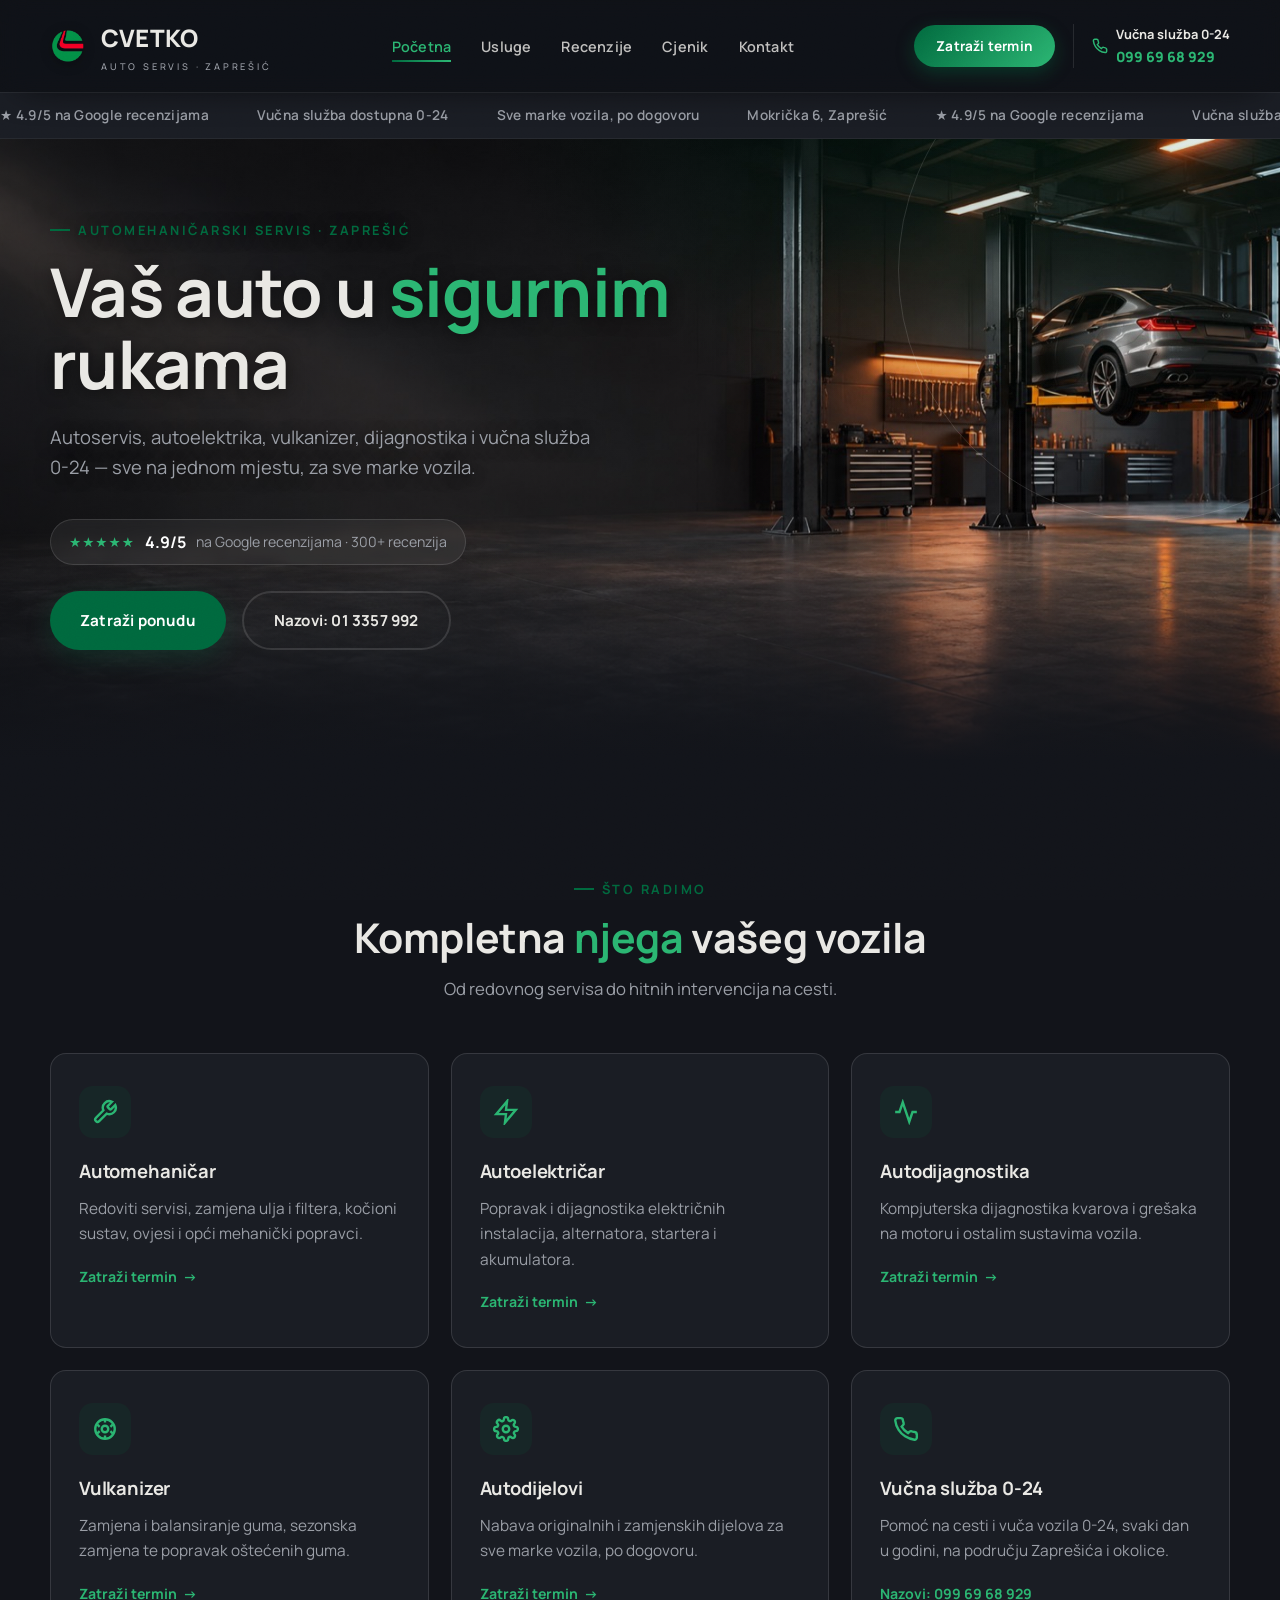
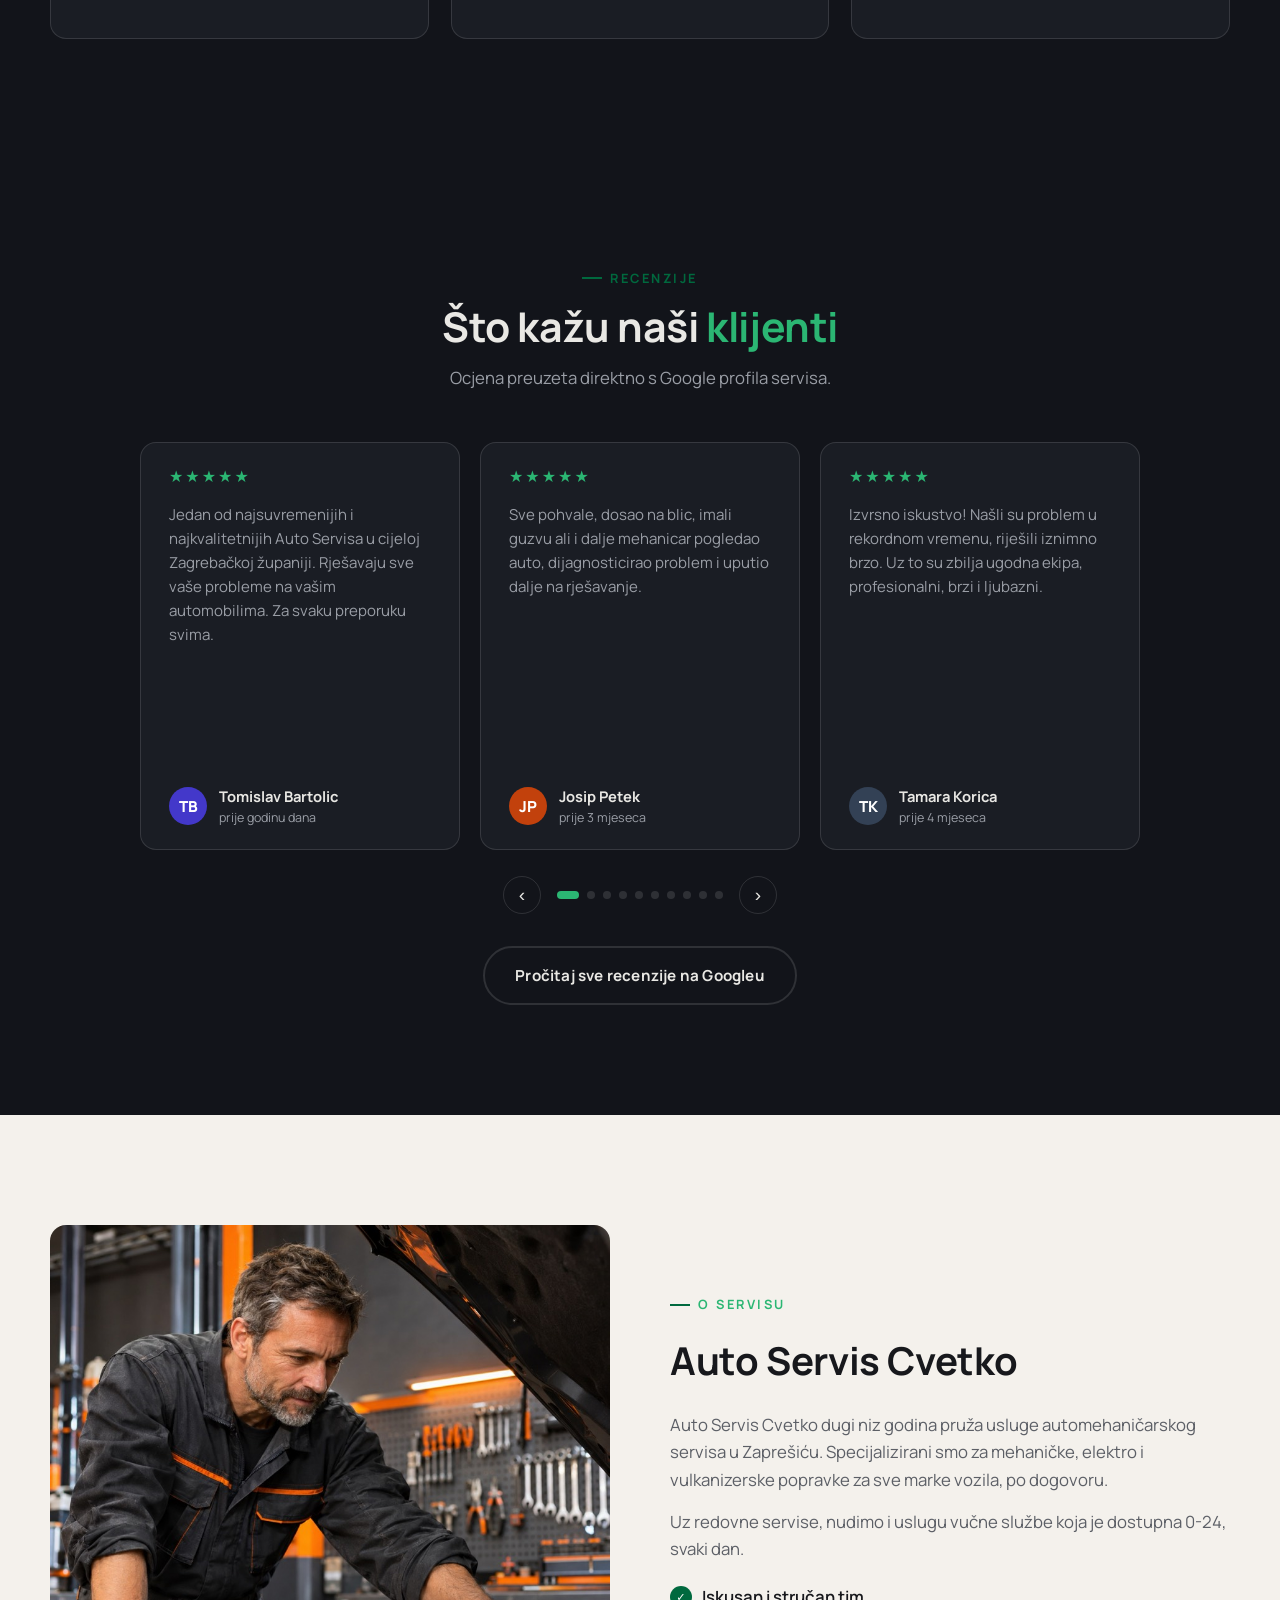
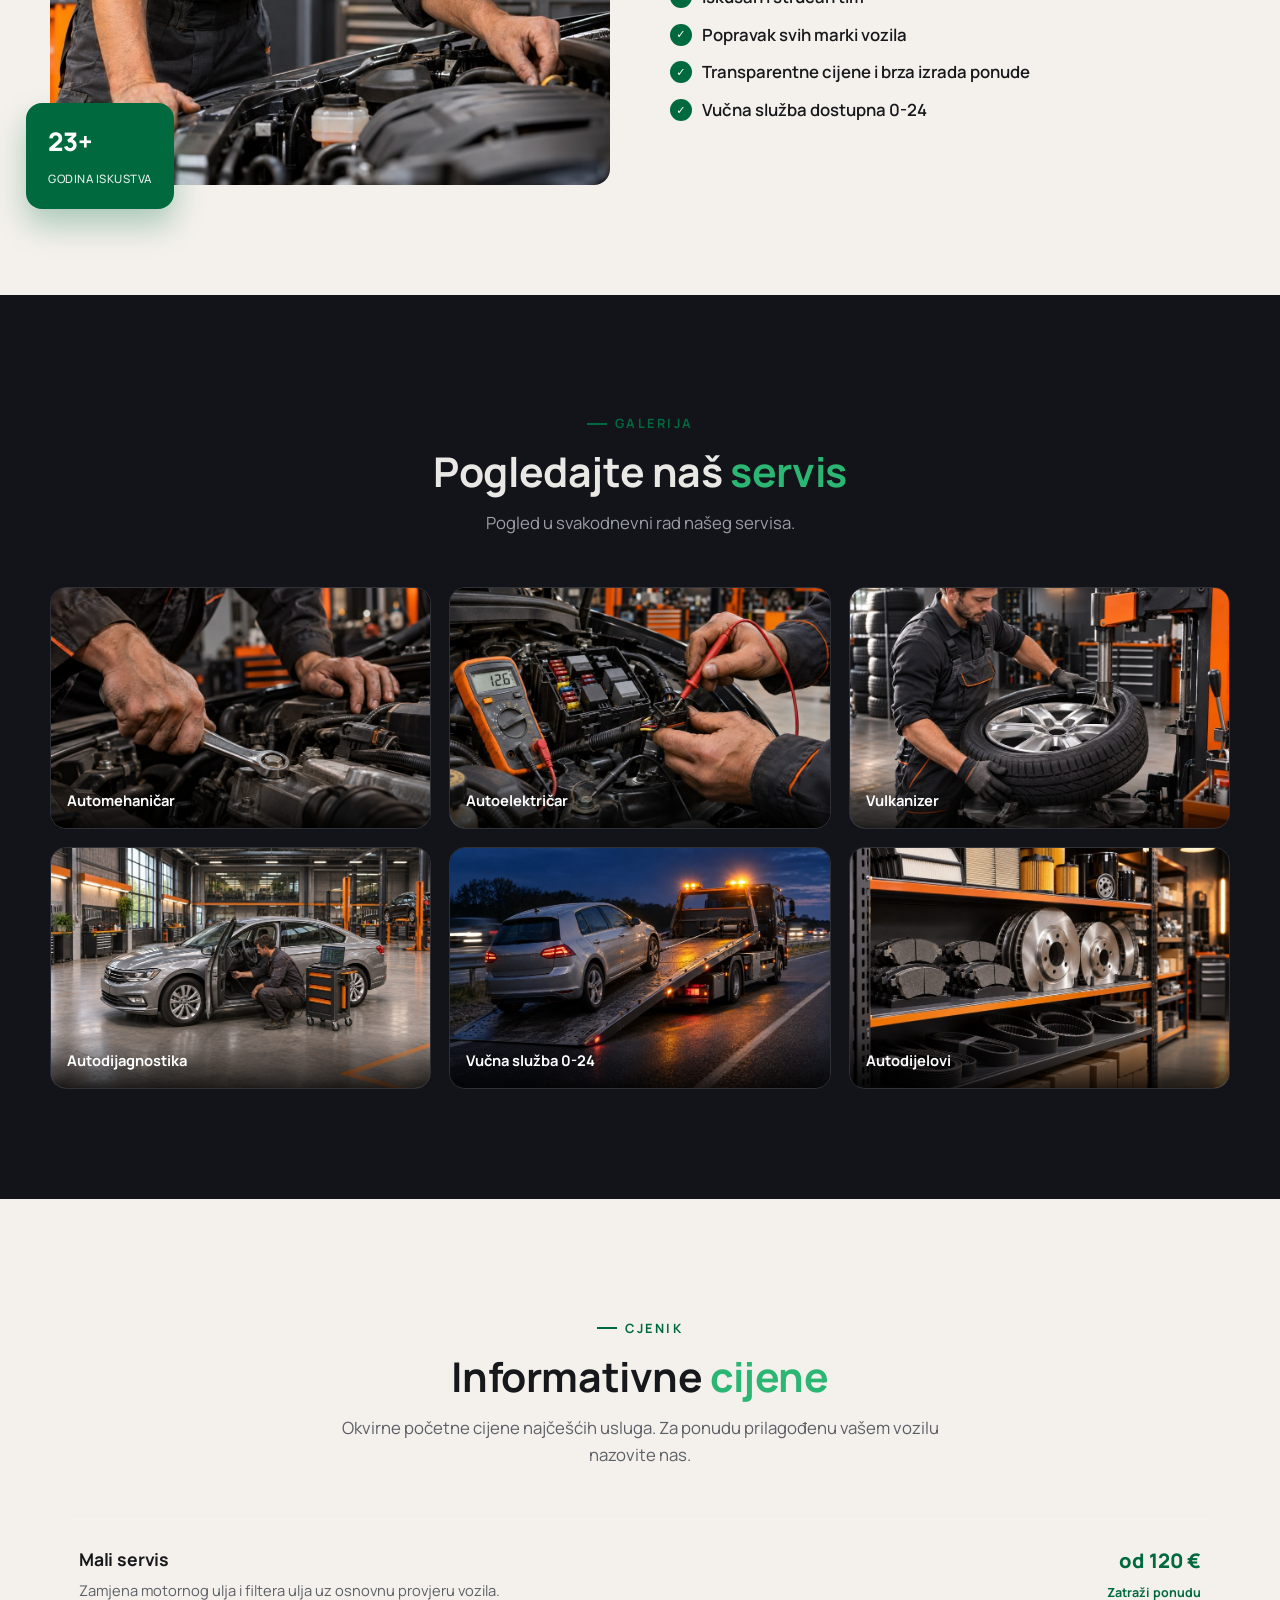
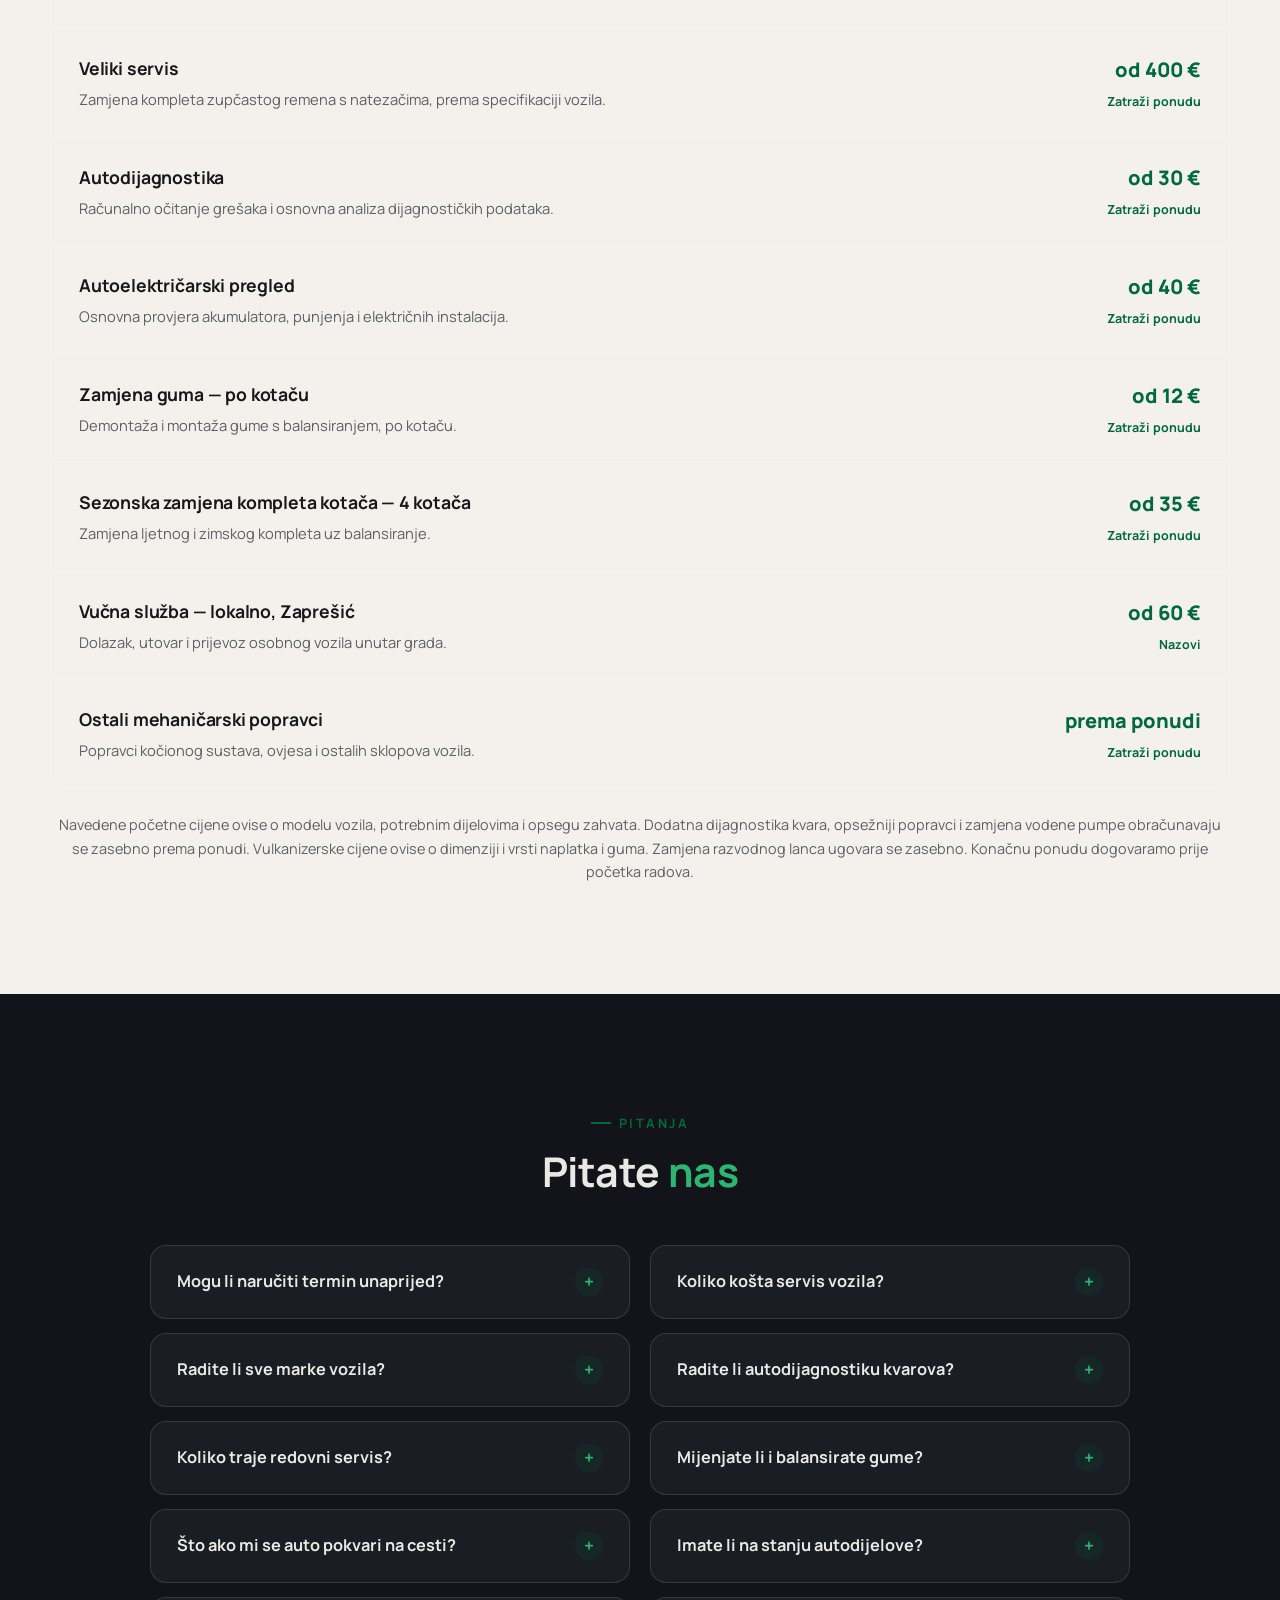
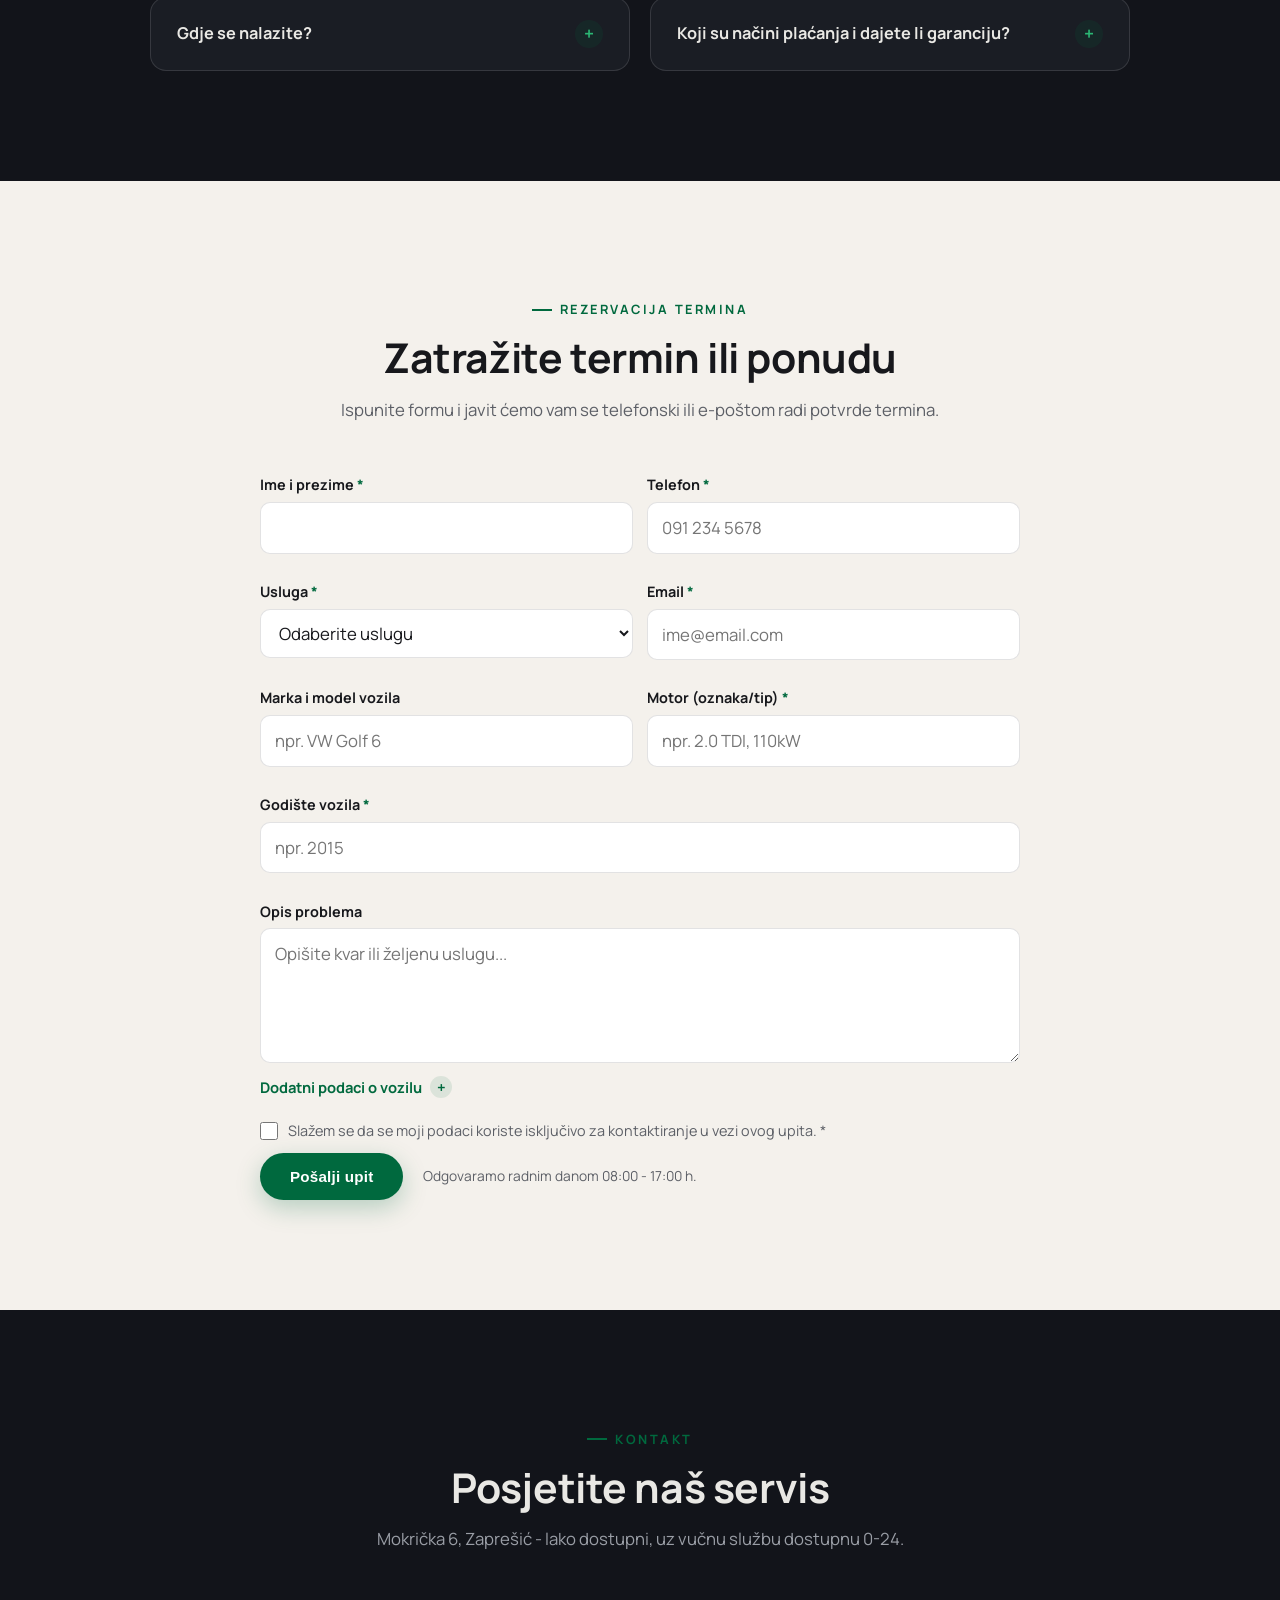
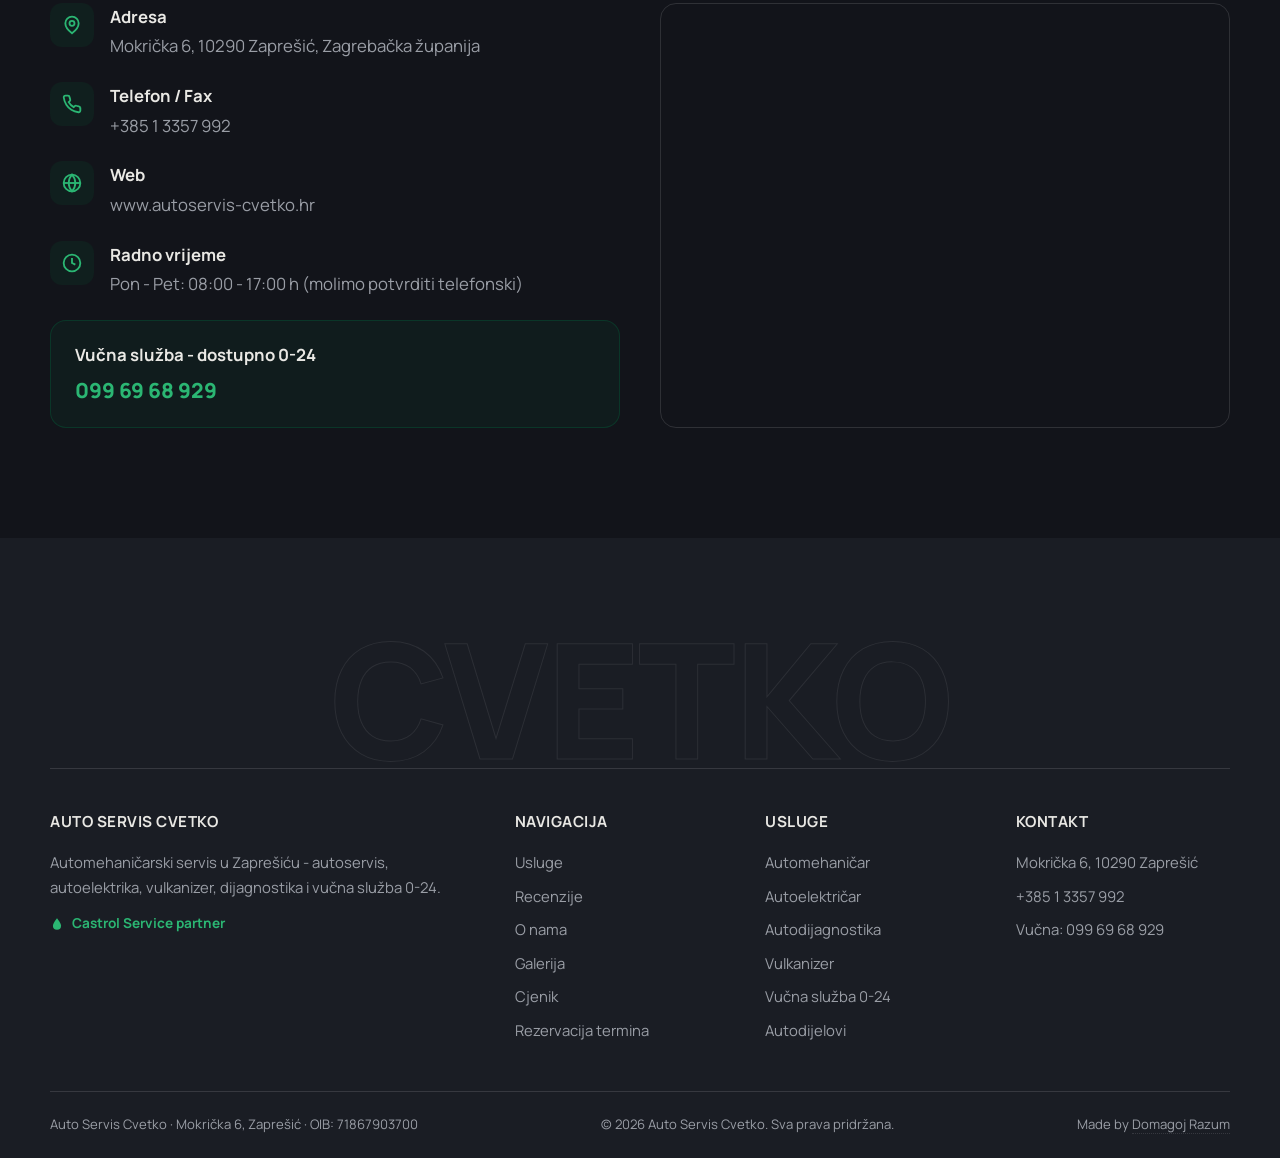
==== commit 4a77a72d: "Rename remaining "Pozovi" call CTAs to "Nazovi" for consistency" ====
--- a/index.html
+++ b/index.html
@@ -191,7 +191,7 @@
           <h3>Vučna služba 0-24</h3>
           <p>Pomoć na cesti i vuča vozila 0-24, svaki dan u godini, na području Zaprešića i okolice.</p>
         </a>
-        <a href="tel:+385996968929" class="service-cta service-cta-call">Pozovi: 099 69 68 929</a>
+        <a href="tel:+385996968929" class="service-cta service-cta-call">Nazovi: 099 69 68 929</a>
       </div>
     </div>
   </div>
@@ -292,7 +292,7 @@
       </div>
       <div class="price-row">
         <div><h4>Vučna služba — lokalno, Zaprešić</h4><p>Dolazak, utovar i prijevoz osobnog vozila unutar grada.</p></div>
-        <div class="price-col"><div class="price">od 60 €</div><a href="tel:+385996968929" class="price-cta">Pozovi</a></div>
+        <div class="price-col"><div class="price">od 60 €</div><a href="tel:+385996968929" class="price-cta">Nazovi</a></div>
       </div>
       <div class="price-row">
         <div><h4>Ostali mehaničarski popravci</h4><p>Popravci kočionog sustava, ovjesa i ostalih sklopova vozila.</p></div>
--- a/css/style.css
+++ b/css/style.css
@@ -221,19 +221,22 @@
 
 /* ===== Trust strip (marquee) ===== */
 .trust-strip {
-  display: flex;
   background: var(--ink-2);
   border-bottom: 1px solid rgba(255,255,255,0.05);
   overflow: hidden;
+  white-space: nowrap;
 }
 .trust-track {
-  display: flex;
+  display: inline-flex;
+  flex-shrink: 0;
   width: max-content;
   padding: 12px 0;
   will-change: transform;
   animation: trust-marquee 24s linear infinite;
-}
-.trust-group { display: flex; flex-shrink: 0; }
+  backface-visibility: hidden;
+  transform: translateZ(0);
+}
+.trust-group { display: inline-flex; flex-shrink: 0; }
 .trust-track span {
   color: var(--text-soft);
   font-size: 0.85rem;
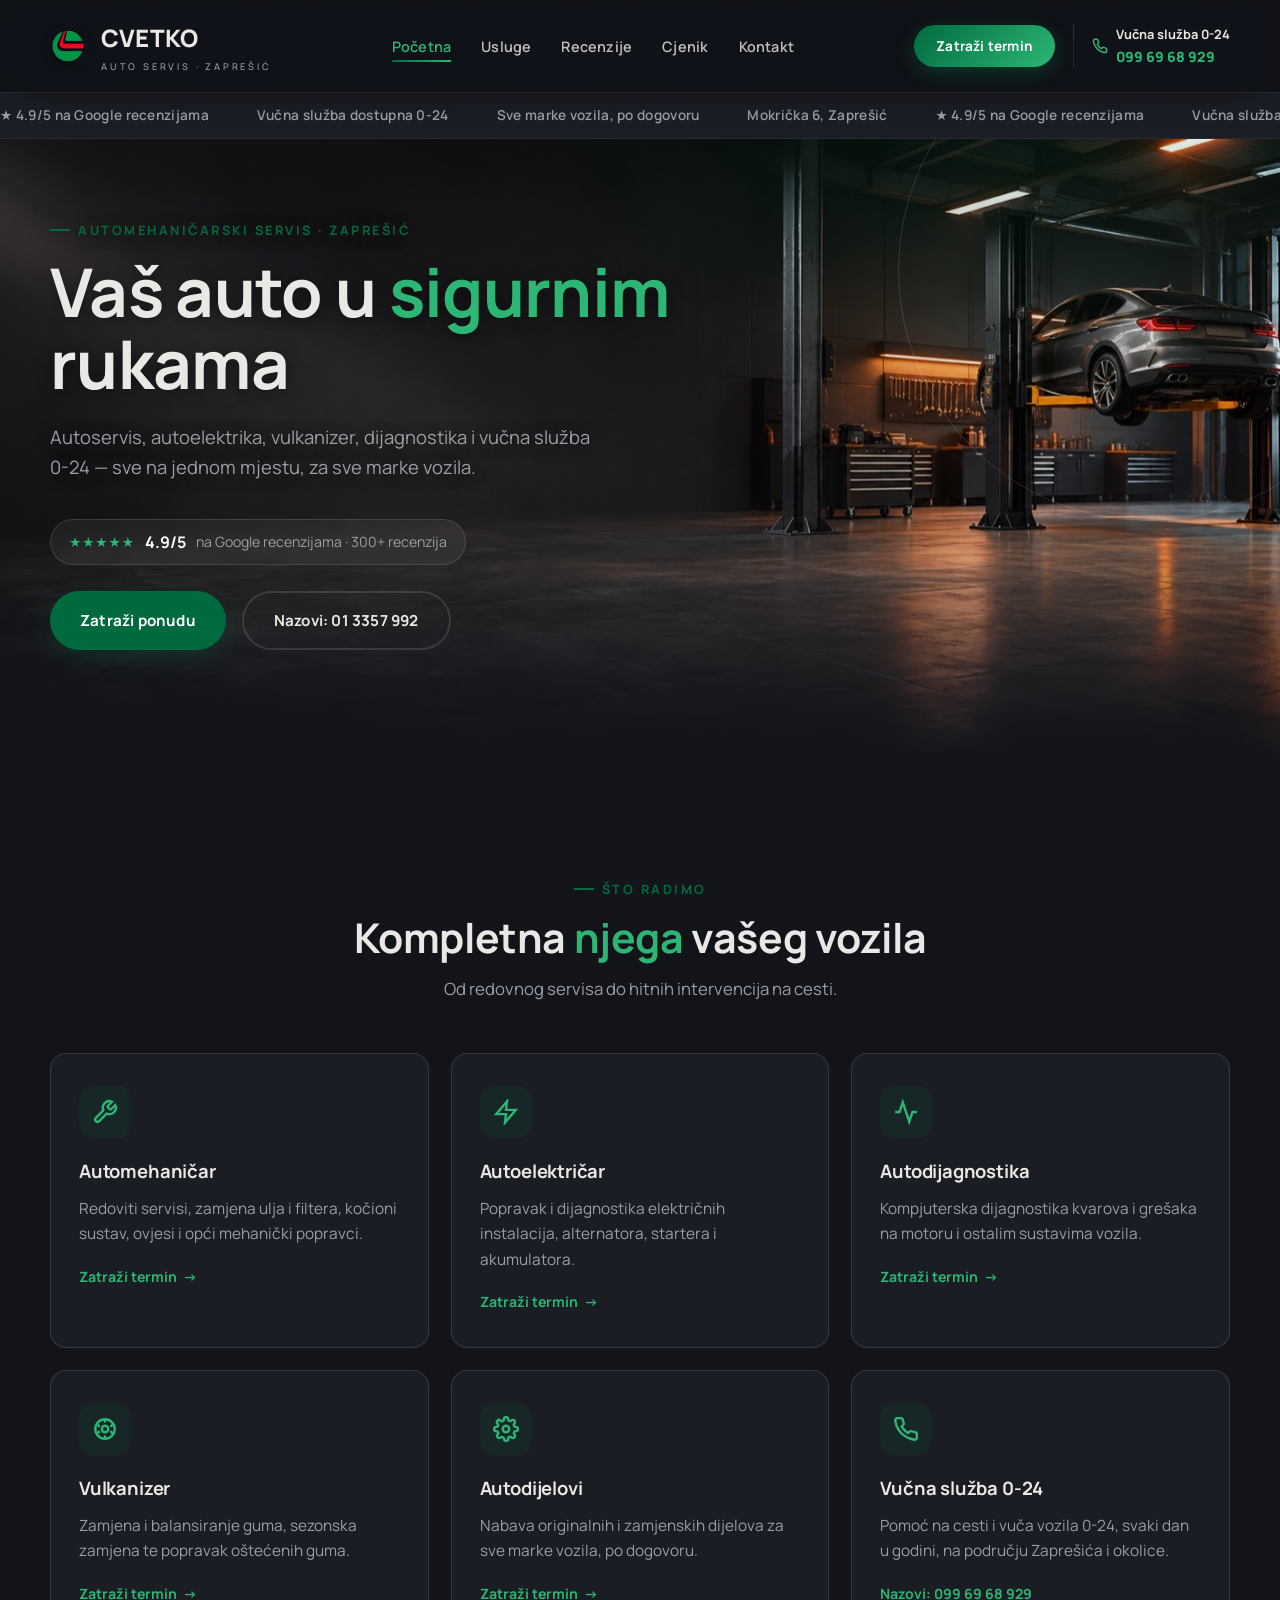
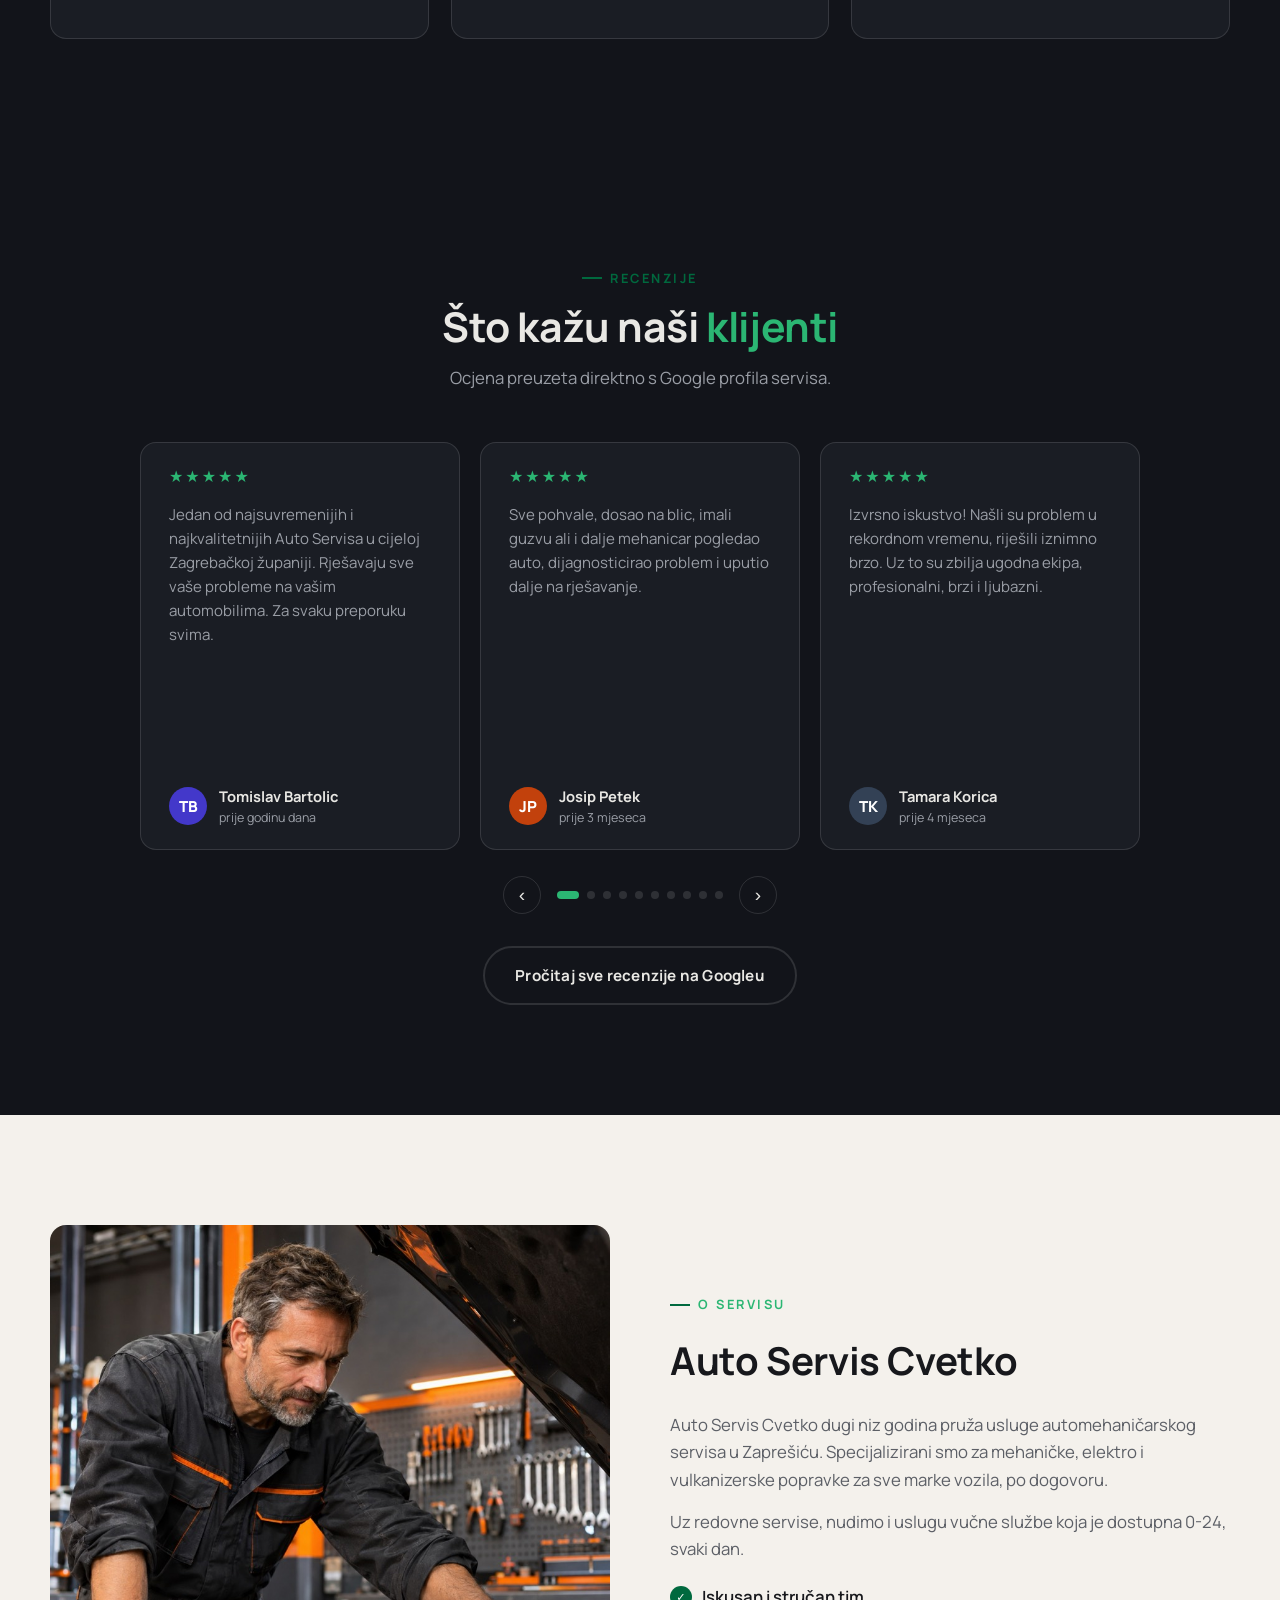
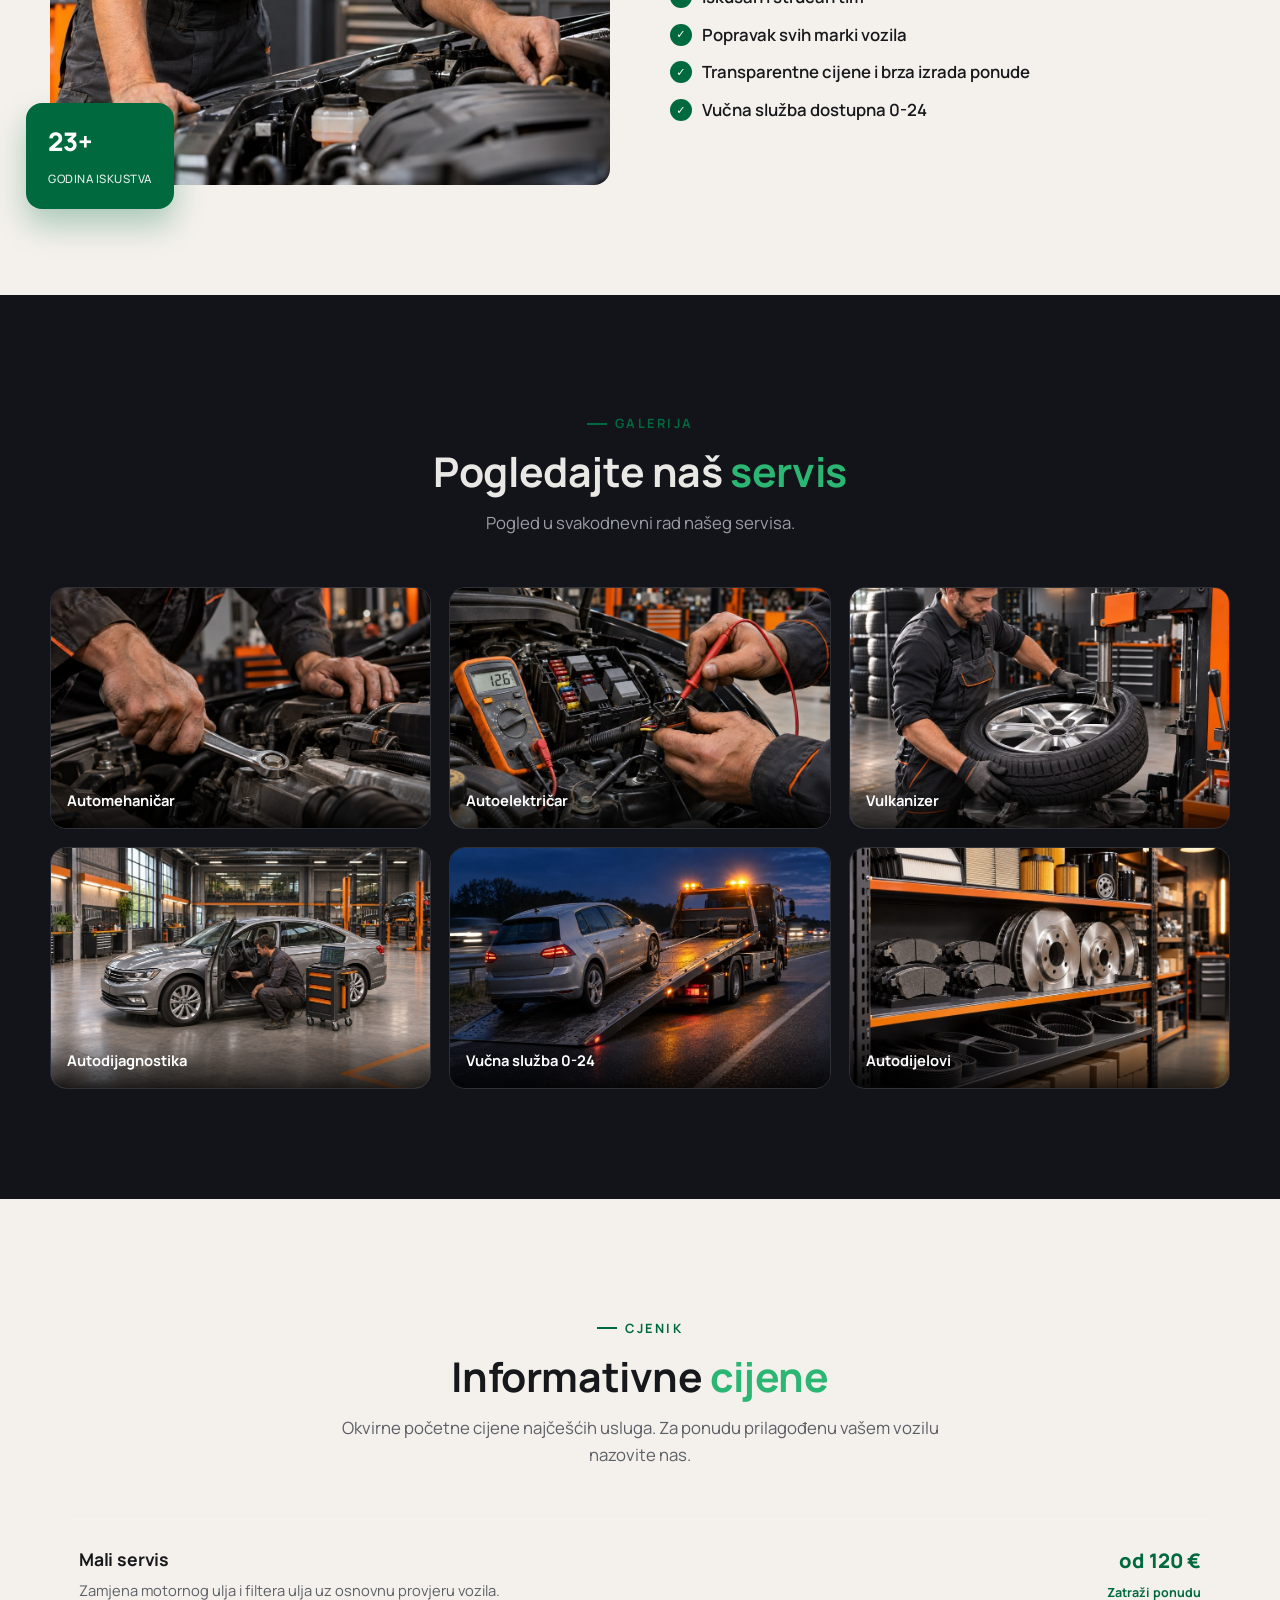
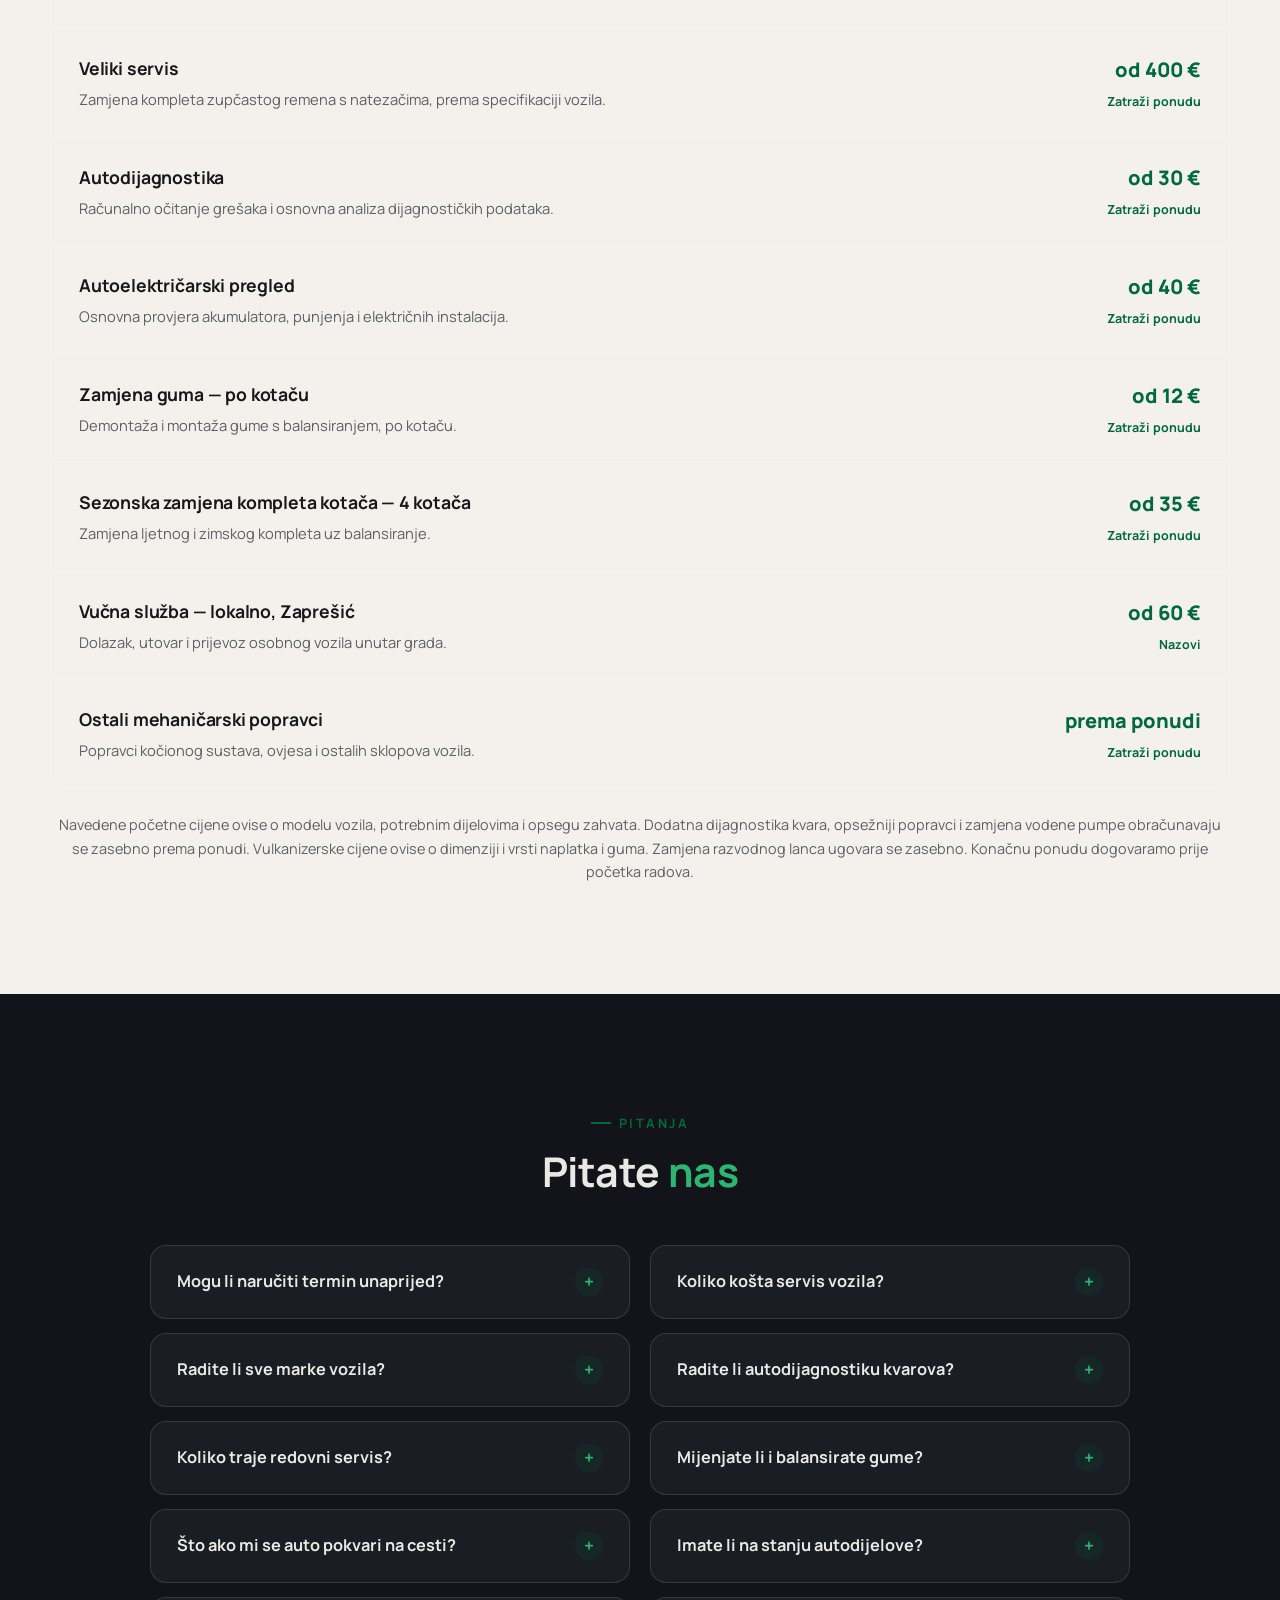
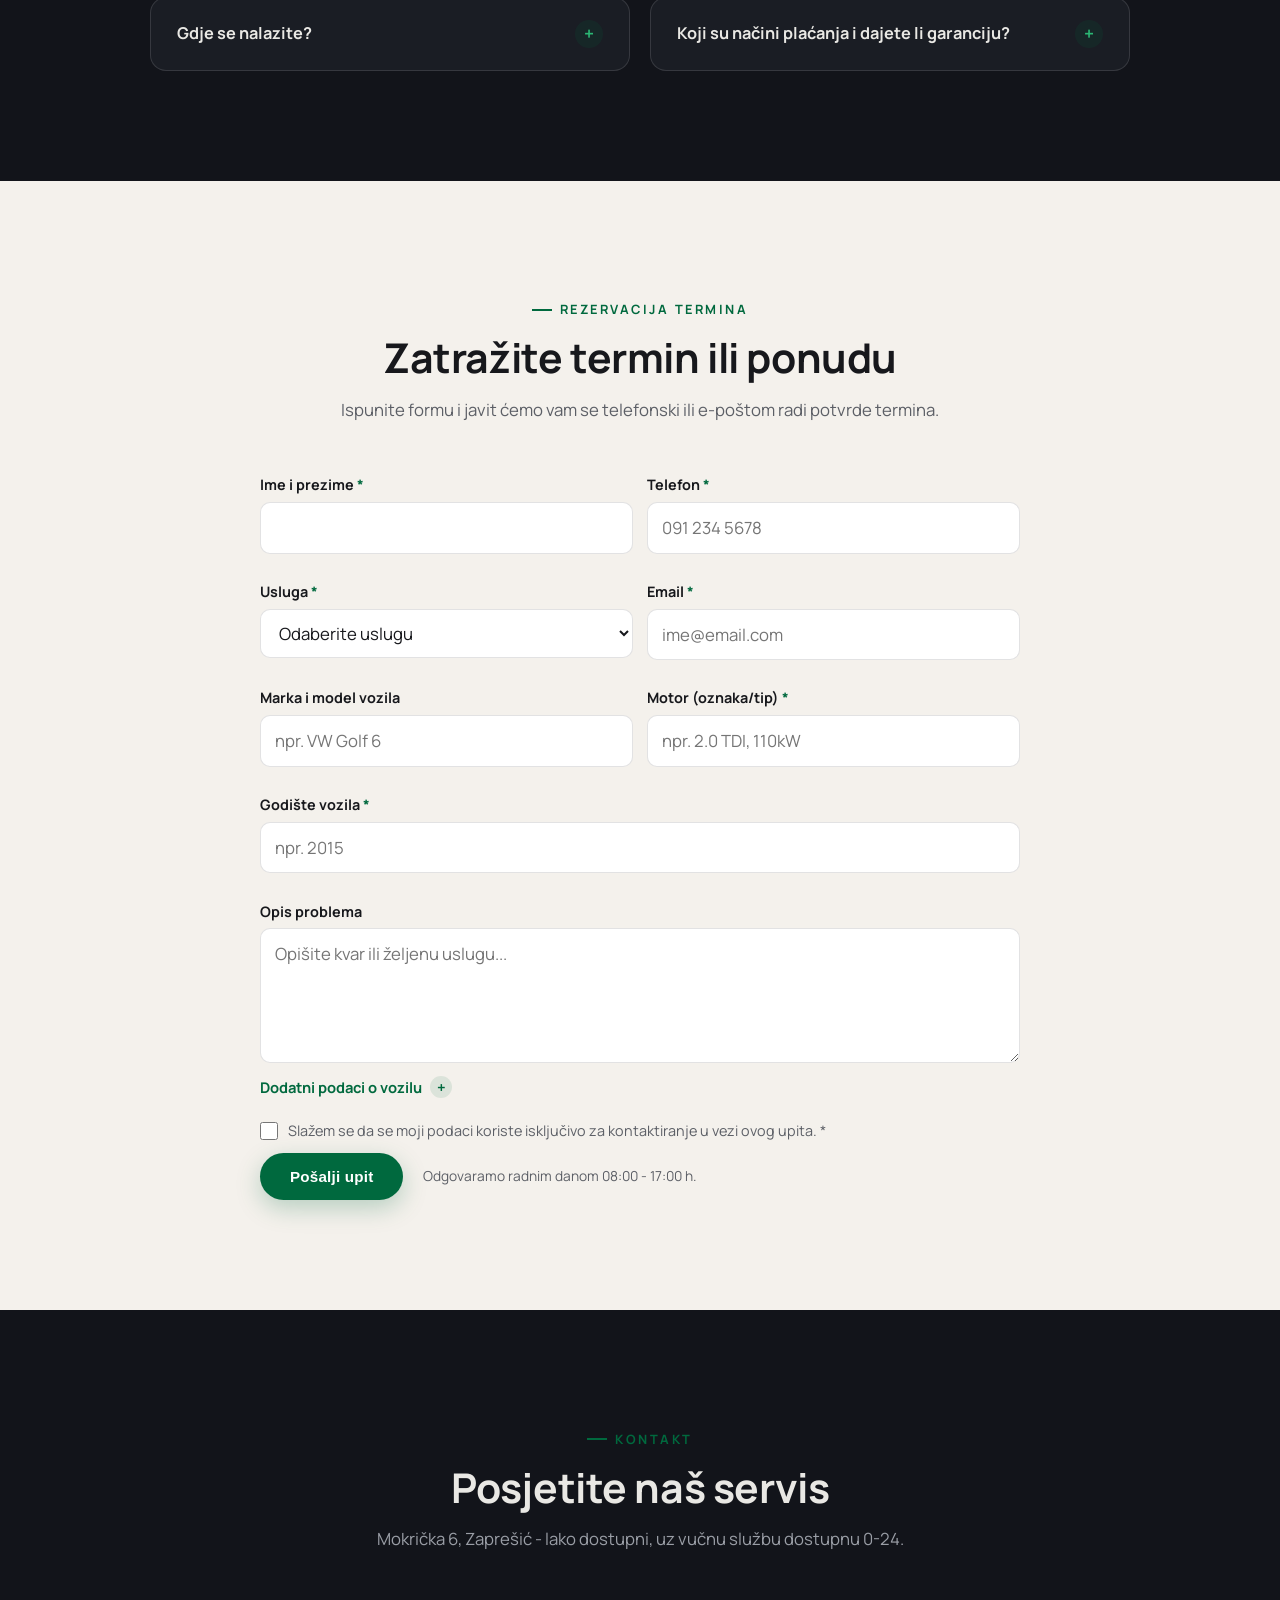
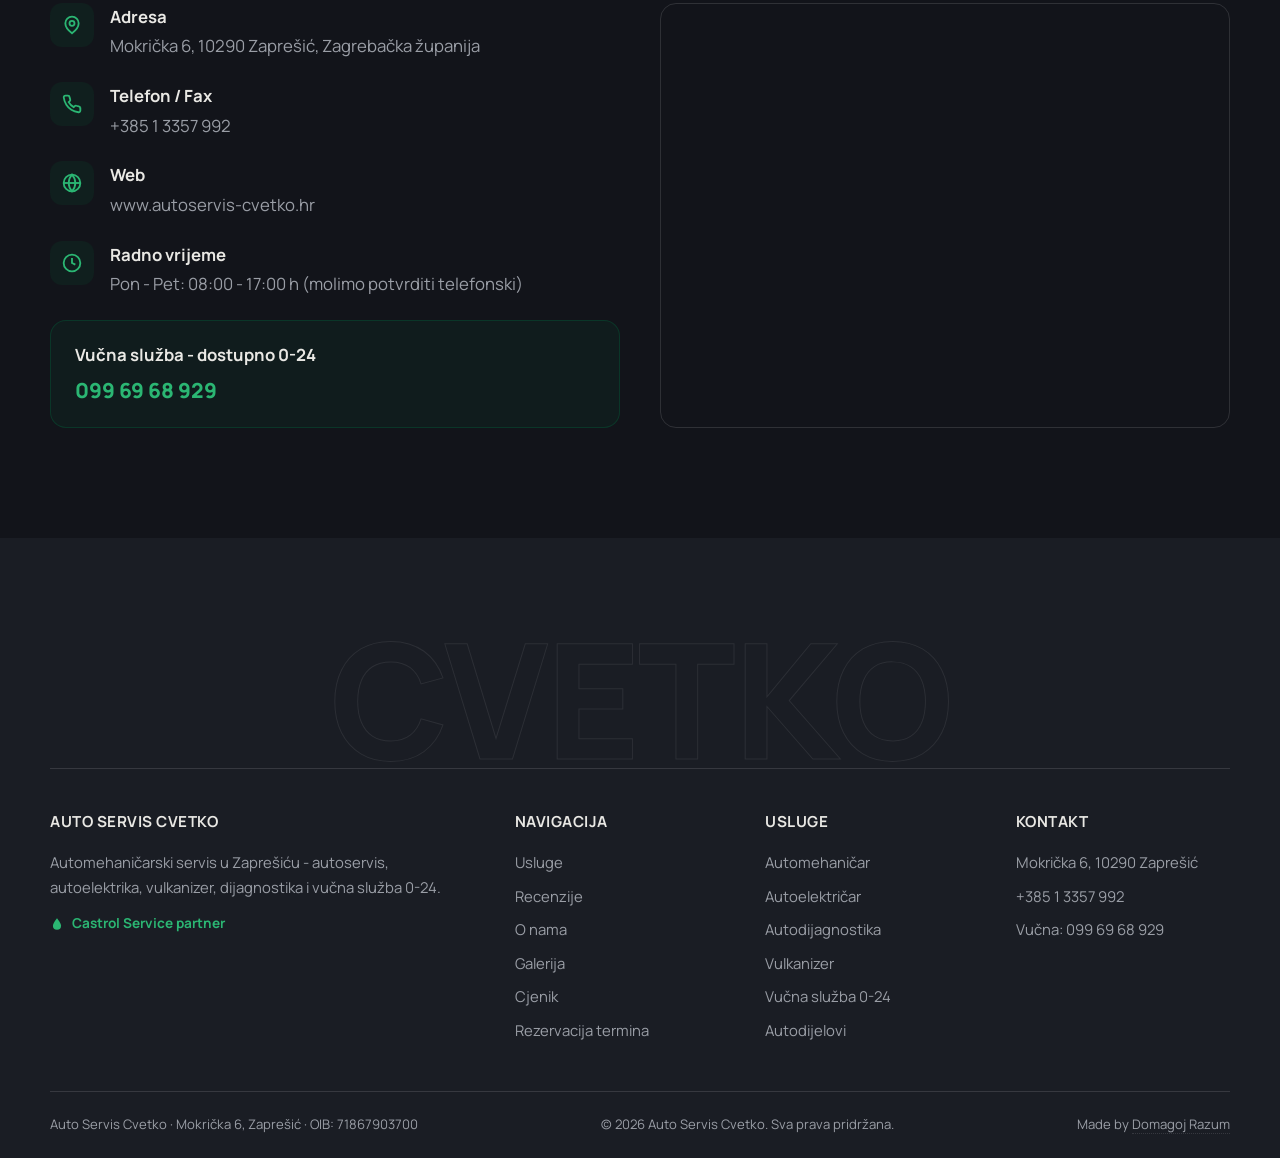
==== commit b6272482: "Cross-browser/perf hardening for Safari & Chrome, desktop & mobile - Add -webkit-backdrop-filter to " ====
--- a/index.html
+++ b/index.html
@@ -4,6 +4,8 @@
 <meta charset="UTF-8">
 <meta name="viewport" content="width=device-width, initial-scale=1.0">
 <link rel="icon" type="image/svg+xml" href="images/favicon.svg">
+<link rel="icon" type="image/png" sizes="32x32" href="images/favicon-32.png">
+<link rel="apple-touch-icon" href="images/apple-touch-icon.png">
 <title>Auto Servis Cvetko | Automehaničar Zaprešić</title>
 <meta name="description" content="Auto Servis Cvetko - automehaničar, autoelektričar, vulkanizer i autodijagnostika u Zaprešiću. Vučna služba dostupna 0-24, sve marke vozila.">
 <link rel="canonical" href="https://www.autoservis-cvetko.hr/">
--- a/css/style.css
+++ b/css/style.css
@@ -1,5 +1,5 @@
 /* ===== Reset & tokens ===== */
-* { margin: 0; padding: 0; box-sizing: border-box; }
+* { margin: 0; padding: 0; box-sizing: border-box; -webkit-tap-highlight-color: transparent; }
 
 :root {
   --ink: #12141a;
@@ -354,6 +354,7 @@
   padding: 9px 18px;
   font-size: 0.88rem;
   color: var(--text-soft);
+  -webkit-backdrop-filter: blur(4px);
   backdrop-filter: blur(4px);
 }
 .rating-pill .stars { color: var(--orange-2); letter-spacing: 1px; font-size: 0.85rem; }
@@ -673,6 +674,7 @@
   letter-spacing: -2px;
   line-height: 1;
   margin-bottom: -10px;
+  -webkit-user-select: none;
   user-select: none;
 }
 .footer-grid {
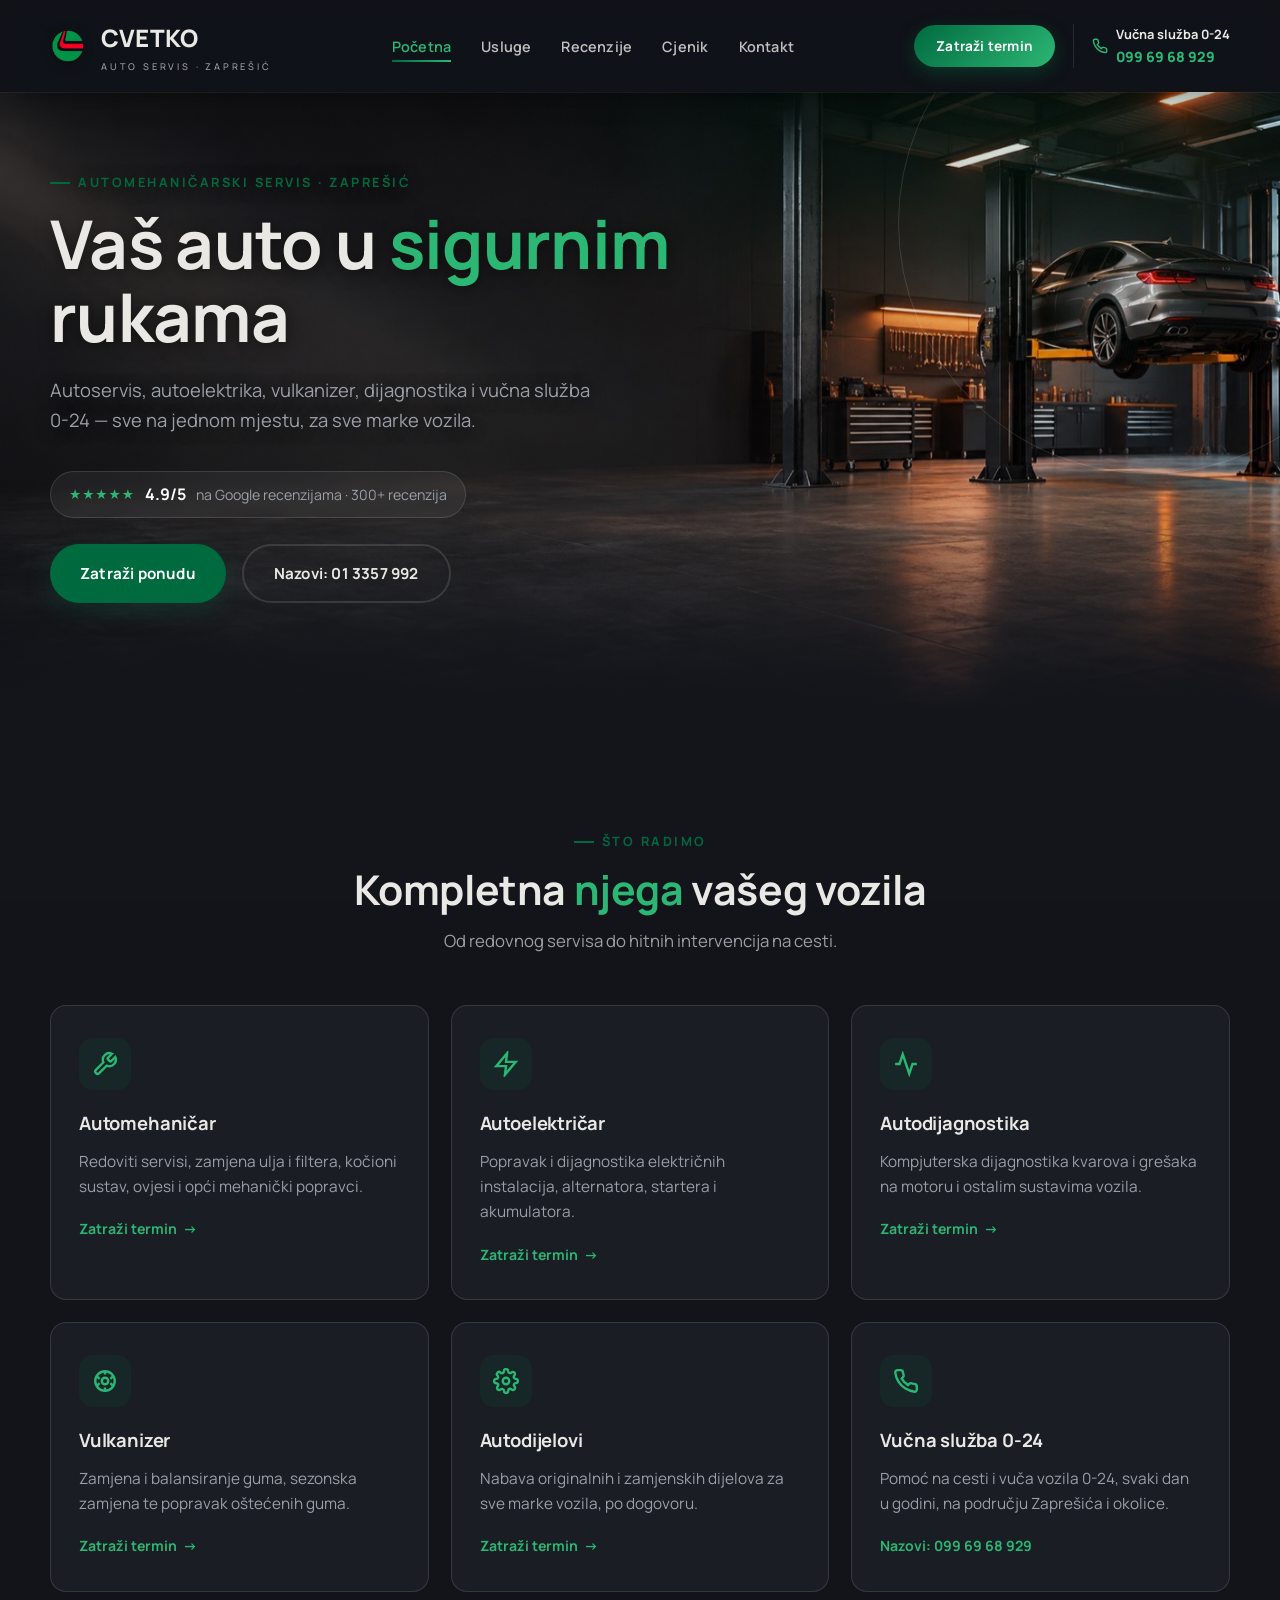
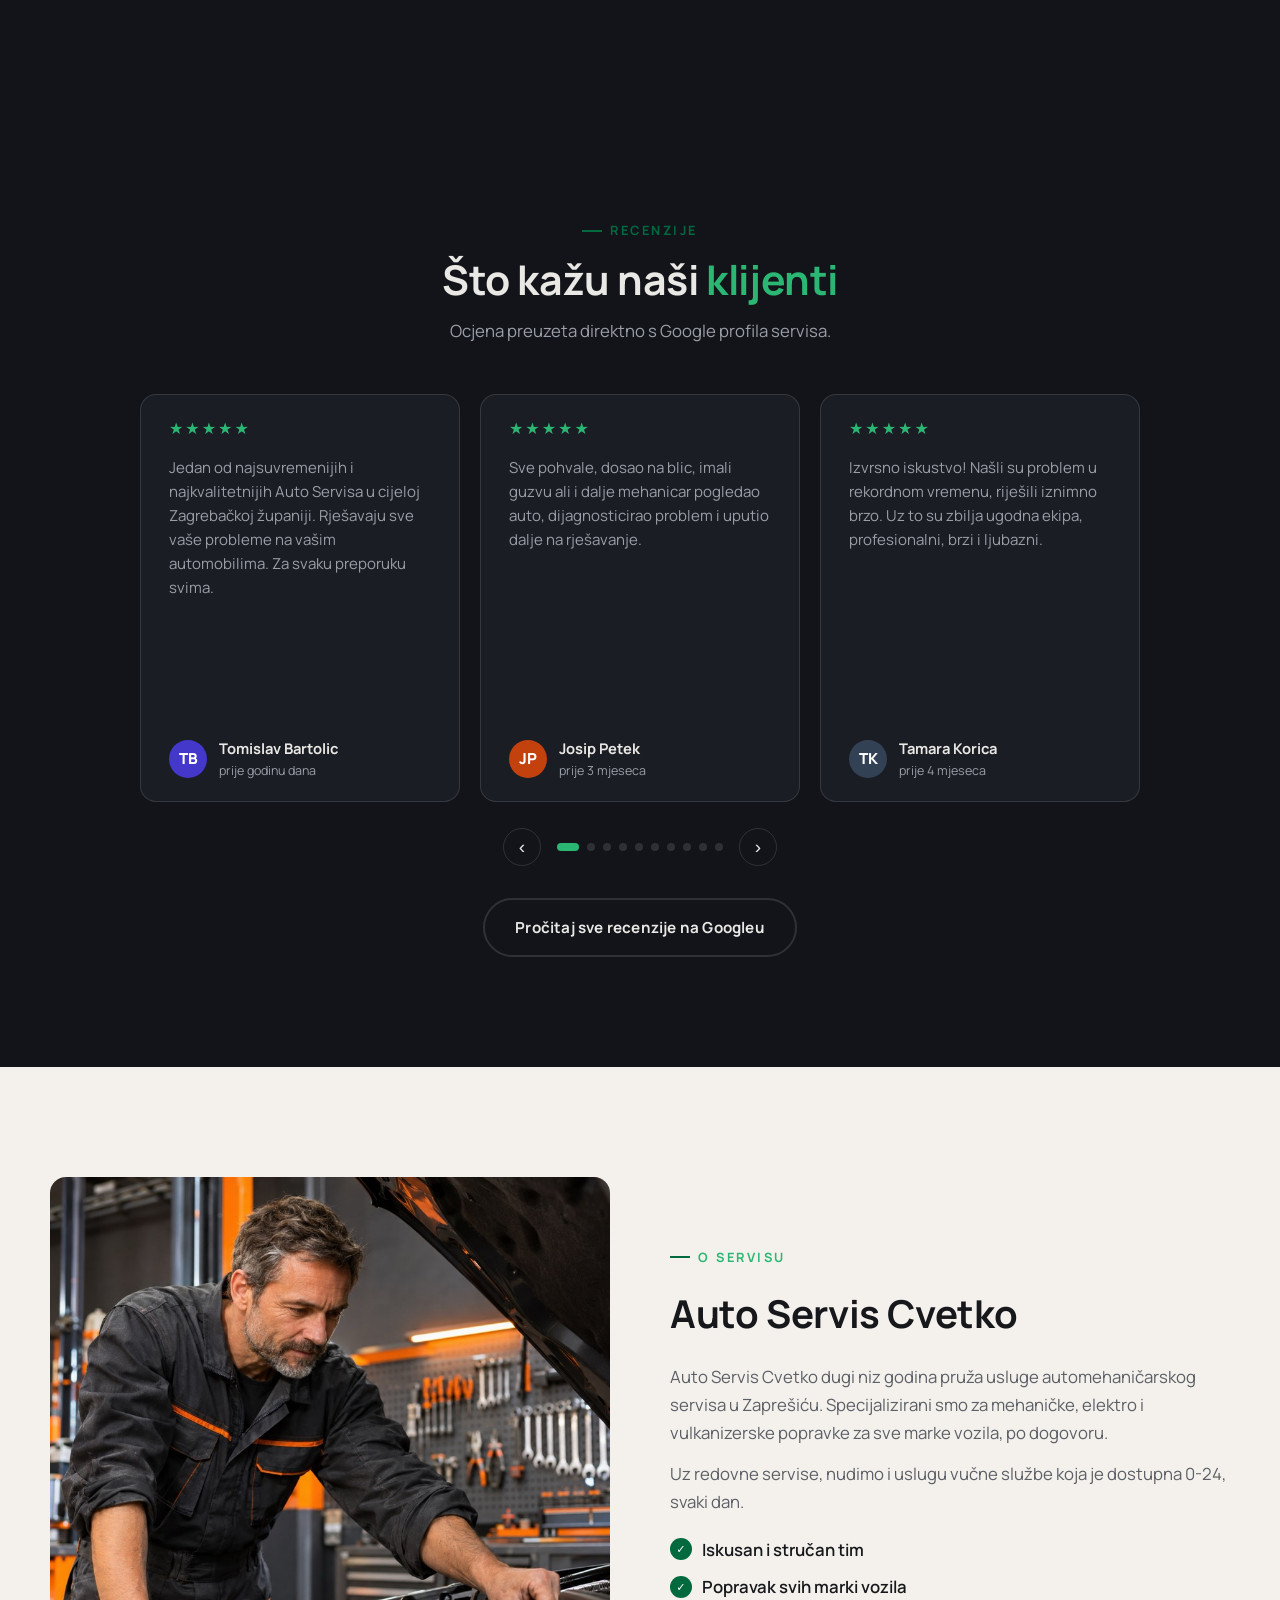
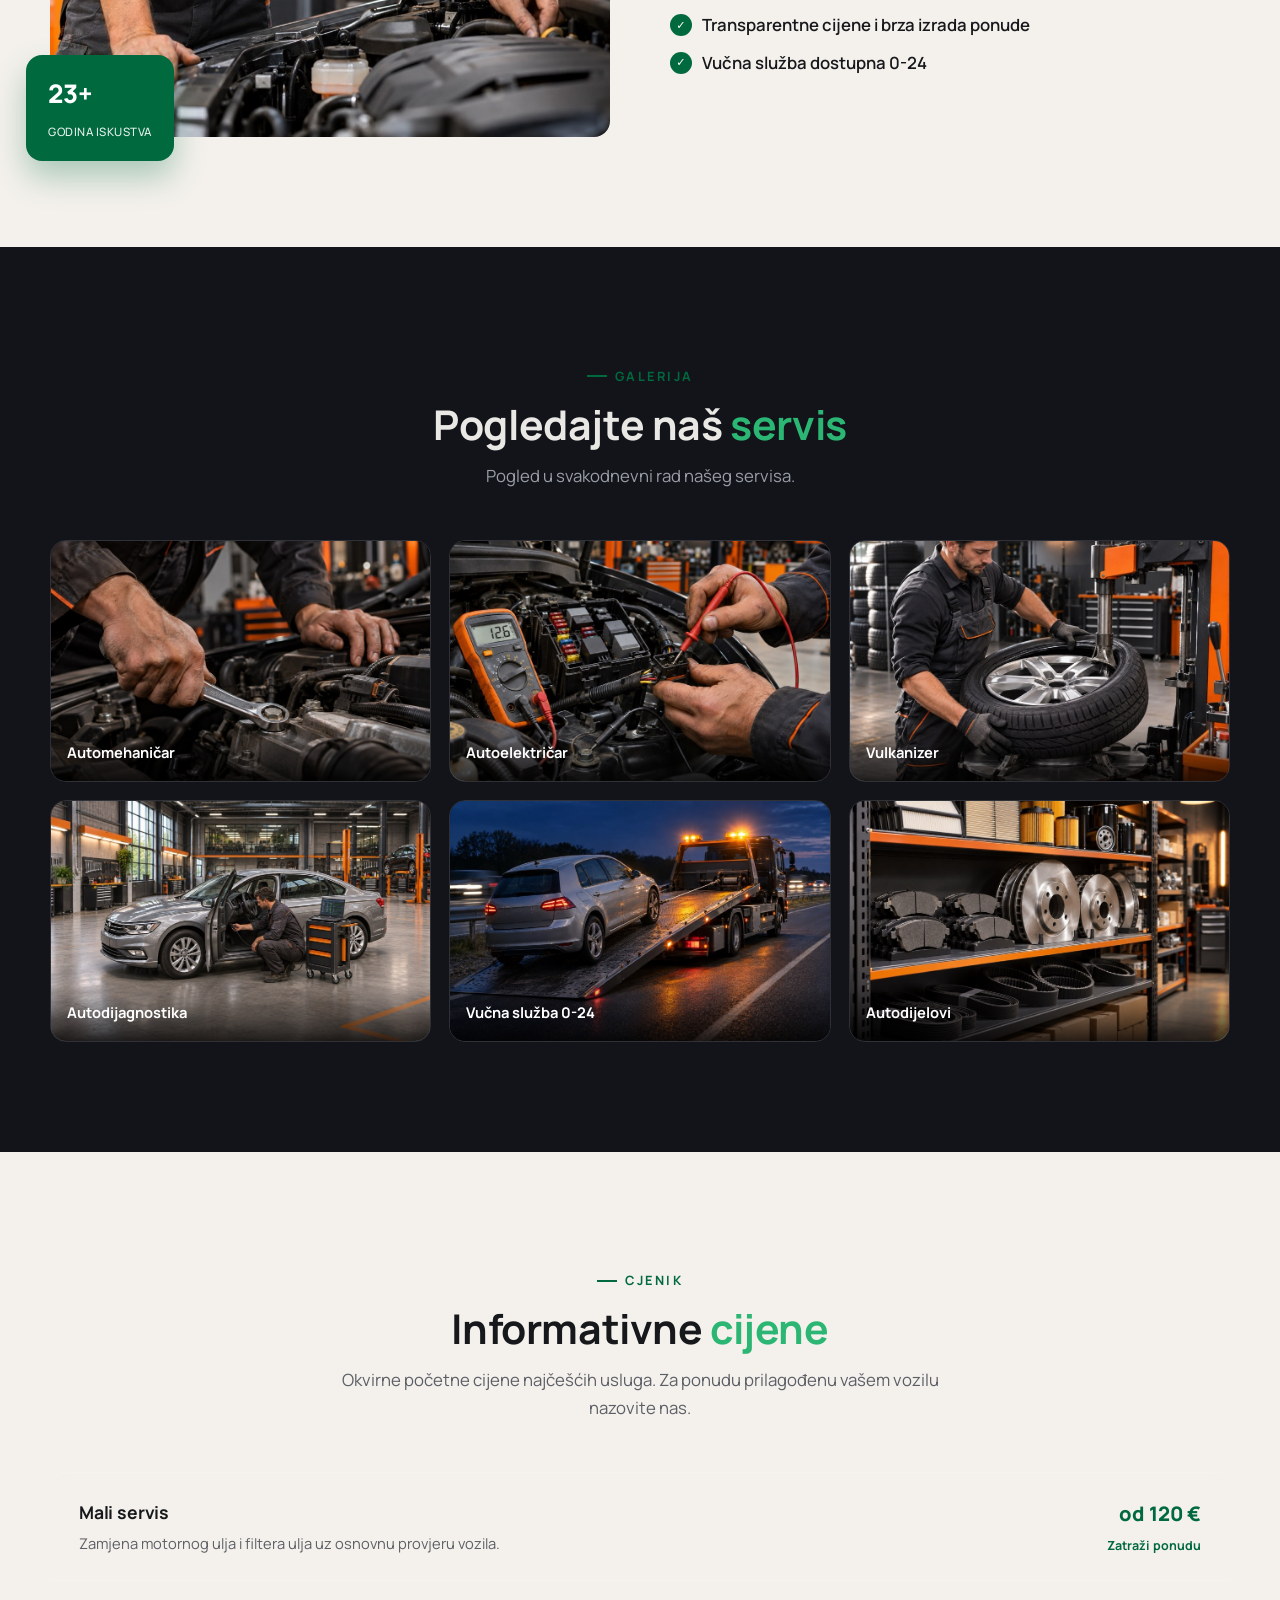
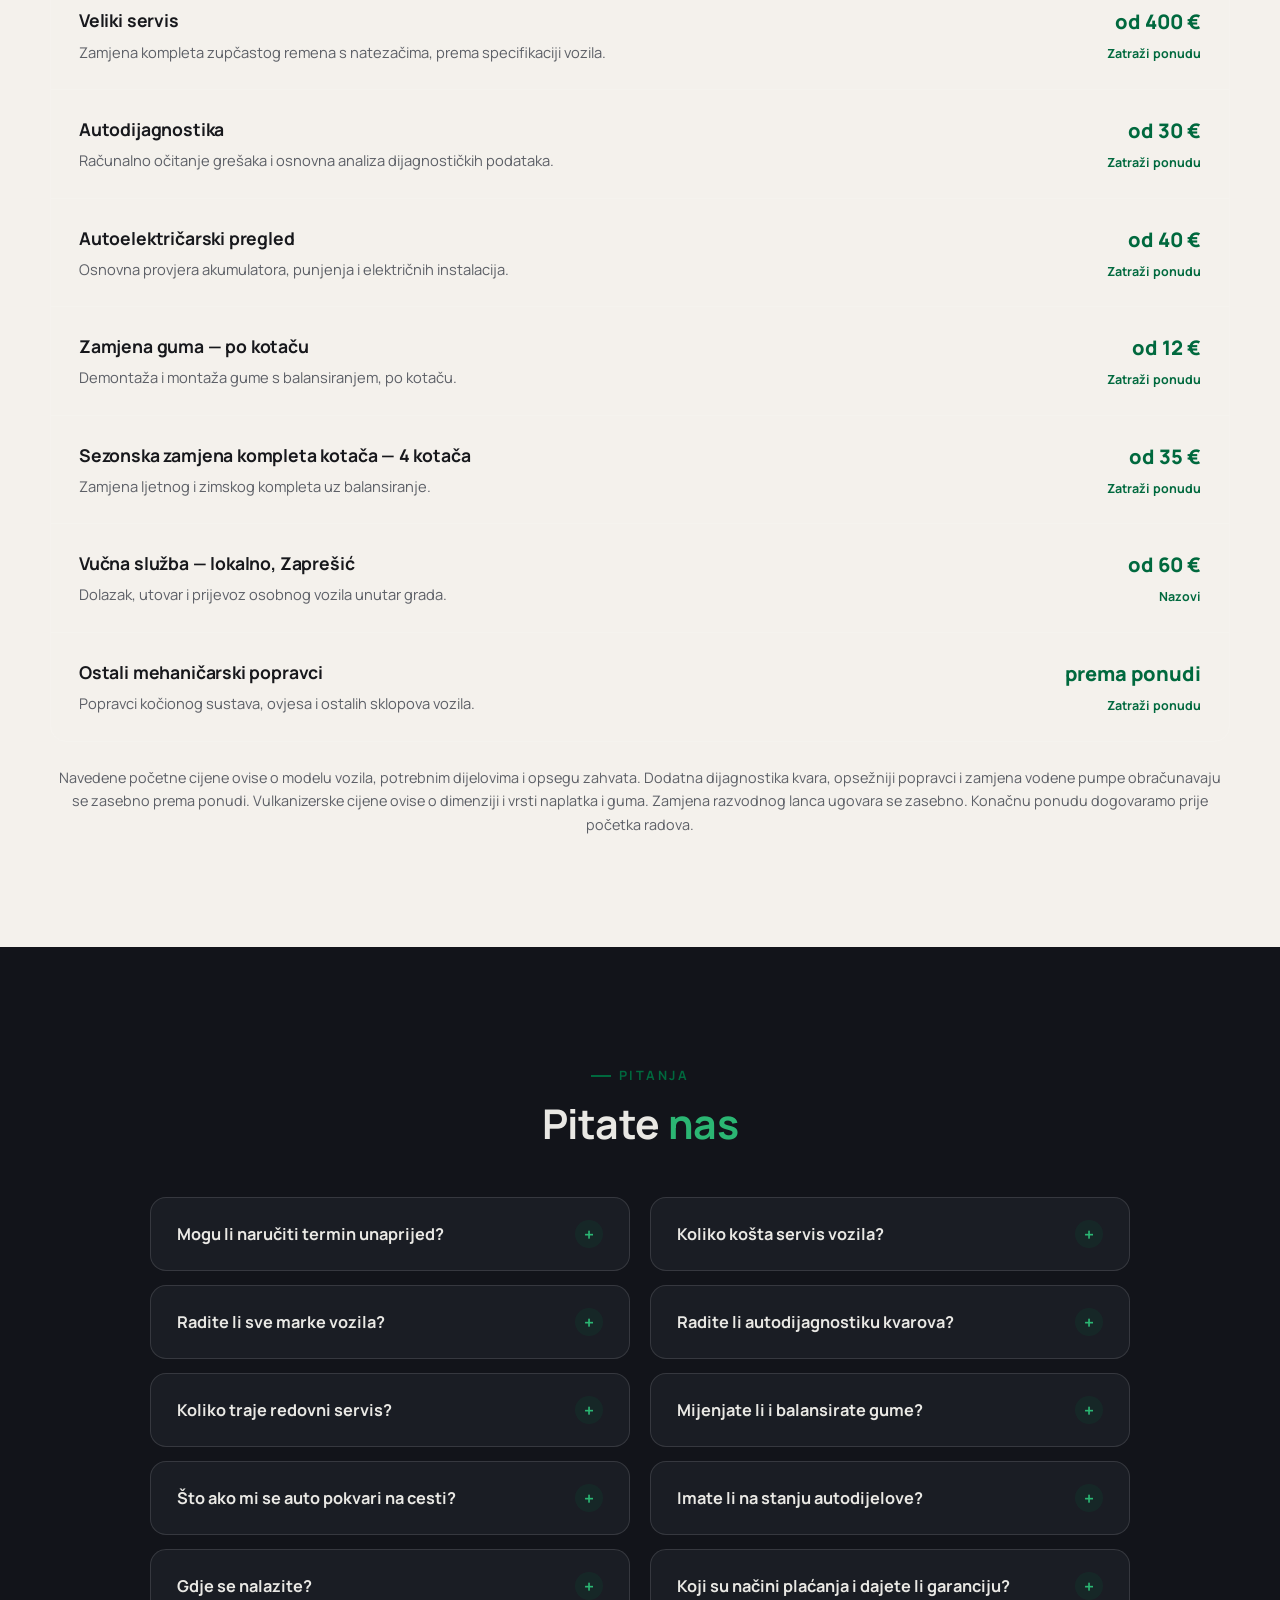
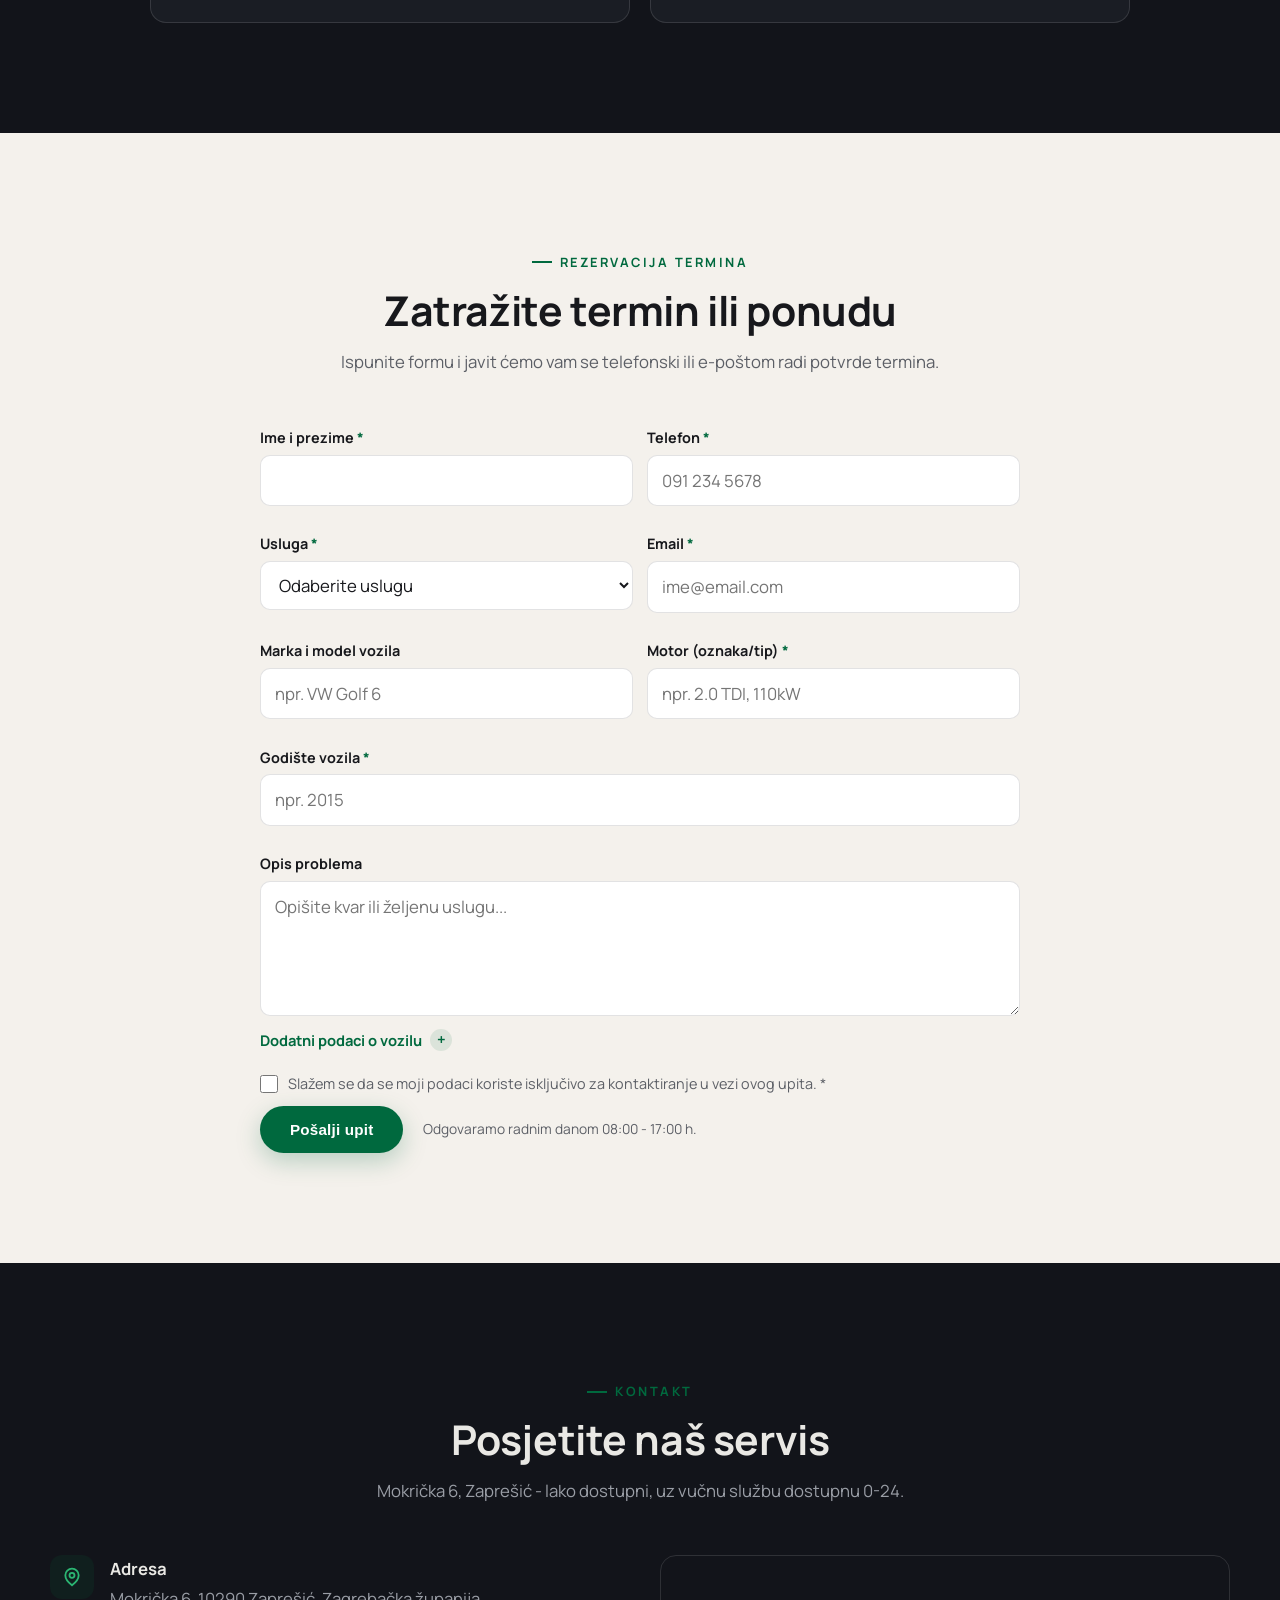
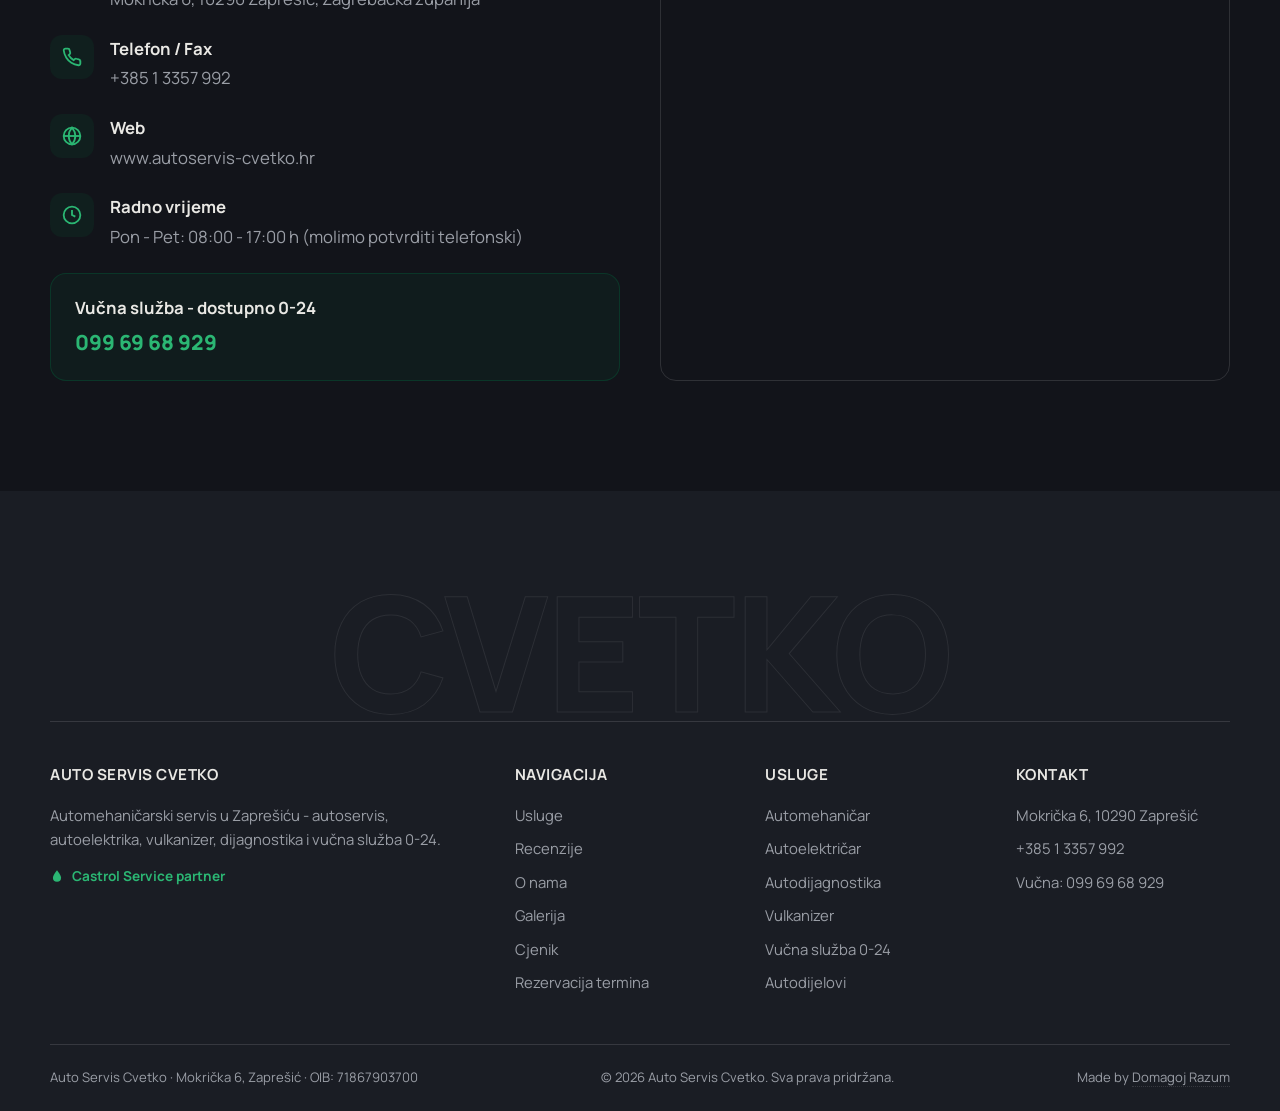
==== commit d3d65175: "Remove trust-strip marquee bar from homepage Removes the scrolling text bar (ratings/hours/location)" ====
--- a/index.html
+++ b/index.html
@@ -101,23 +101,6 @@
 
 <main>
 
-<div class="trust-strip" aria-hidden="true">
-  <div class="trust-track" id="trust-track">
-    <div class="trust-group">
-      <span>★ 4.9/5 na Google recenzijama</span>
-      <span>Vučna služba dostupna 0-24</span>
-      <span>Sve marke vozila, po dogovoru</span>
-      <span>Mokrička 6, Zaprešić</span>
-    </div>
-    <div class="trust-group">
-      <span>★ 4.9/5 na Google recenzijama</span>
-      <span>Vučna služba dostupna 0-24</span>
-      <span>Sve marke vozila, po dogovoru</span>
-      <span>Mokrička 6, Zaprešić</span>
-    </div>
-  </div>
-</div>
-
 <section class="hero" id="pocetna">
   <div class="wrap">
     <div class="hero-content reveal">
--- a/css/style.css
+++ b/css/style.css
@@ -219,40 +219,6 @@
 }
 .nav-cta-btn:hover { box-shadow: 0 10px 24px rgba(0,105,62,0.5); transform: translateY(-2px); }
 
-/* ===== Trust strip (marquee) ===== */
-.trust-strip {
-  background: var(--ink-2);
-  border-bottom: 1px solid rgba(255,255,255,0.05);
-  overflow: hidden;
-  white-space: nowrap;
-}
-.trust-track {
-  display: inline-flex;
-  flex-shrink: 0;
-  width: max-content;
-  padding: 12px 0;
-  will-change: transform;
-  animation: trust-marquee 24s linear infinite;
-  backface-visibility: hidden;
-  transform: translateZ(0);
-}
-.trust-group { display: inline-flex; flex-shrink: 0; }
-.trust-track span {
-  color: var(--text-soft);
-  font-size: 0.85rem;
-  font-weight: 600;
-  letter-spacing: 0.3px;
-  white-space: nowrap;
-  margin-right: 48px;
-}
-@keyframes trust-marquee {
-  from { transform: translateX(0); }
-  to { transform: translateX(-50%); }
-}
-@media (prefers-reduced-motion: reduce) {
-  .trust-track { animation: none; }
-}
-
 /* ===== Back to top ===== */
 .back-to-top {
   position: fixed;
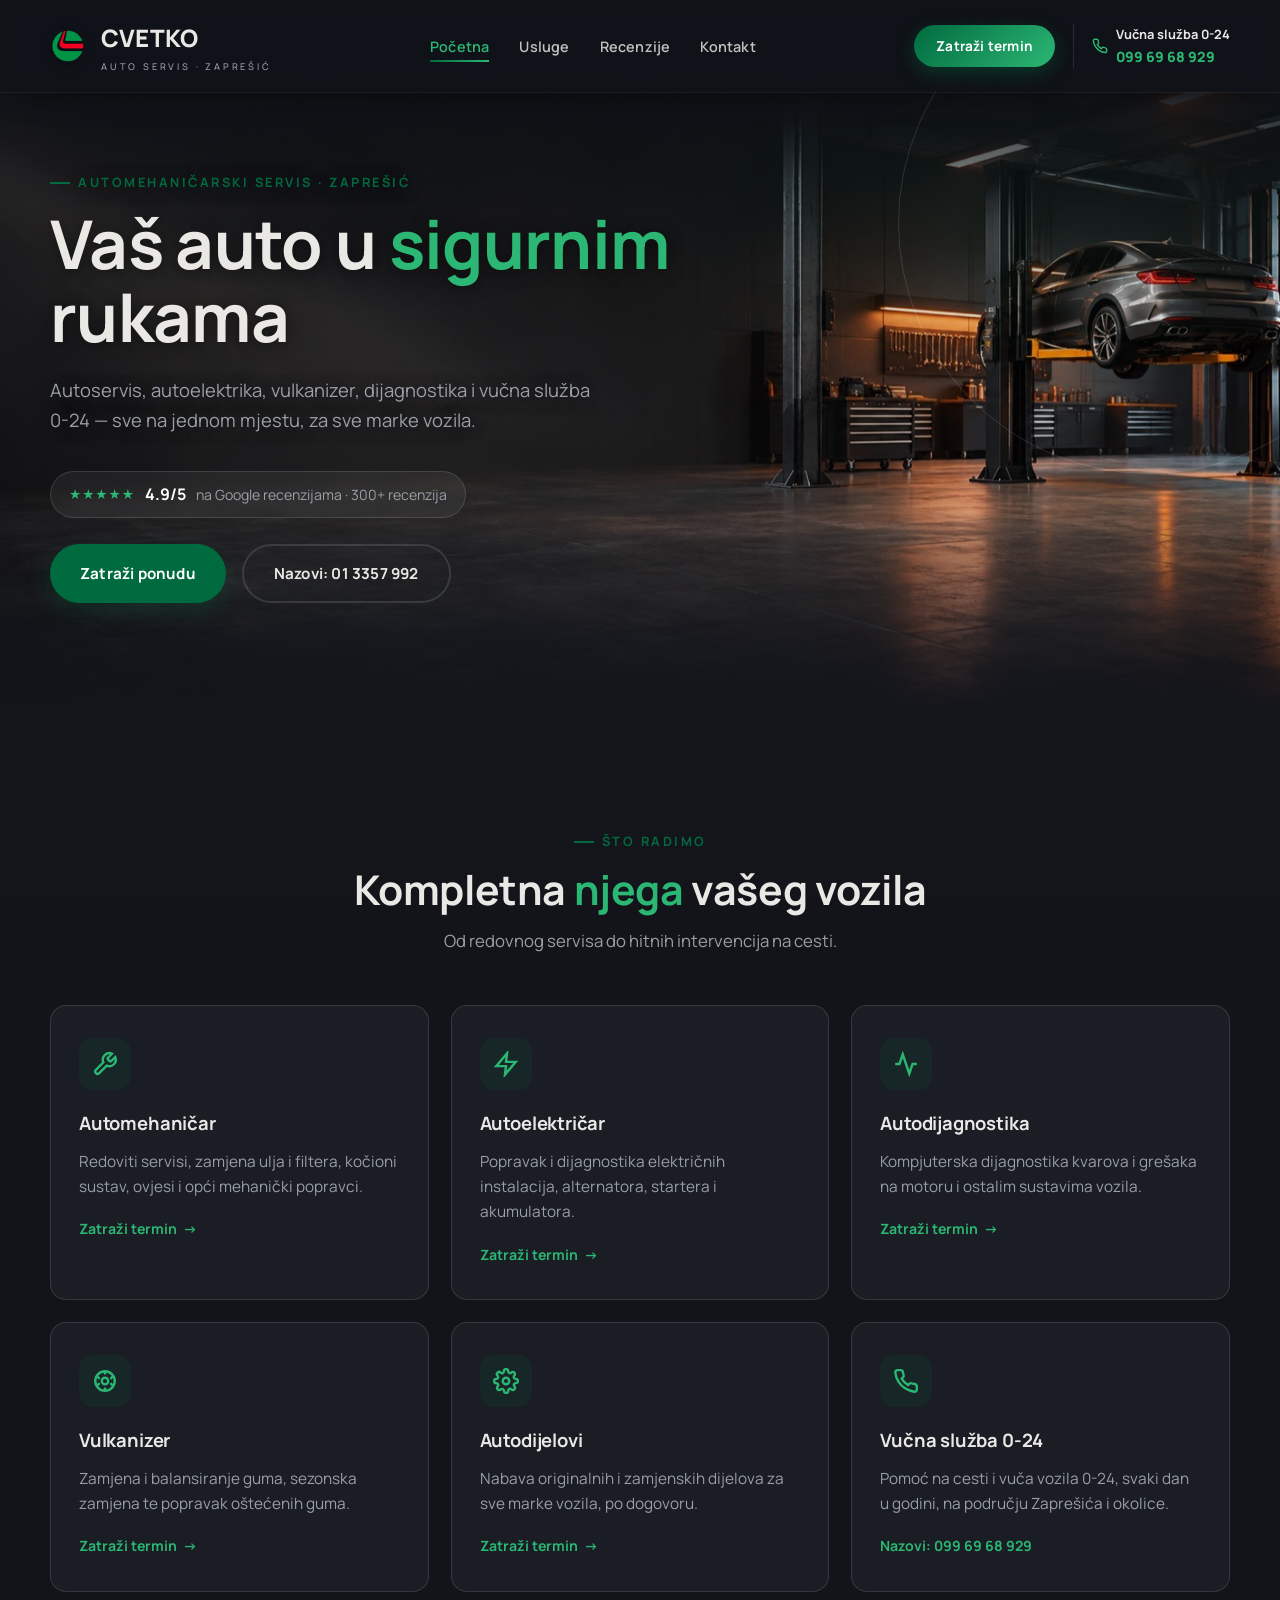
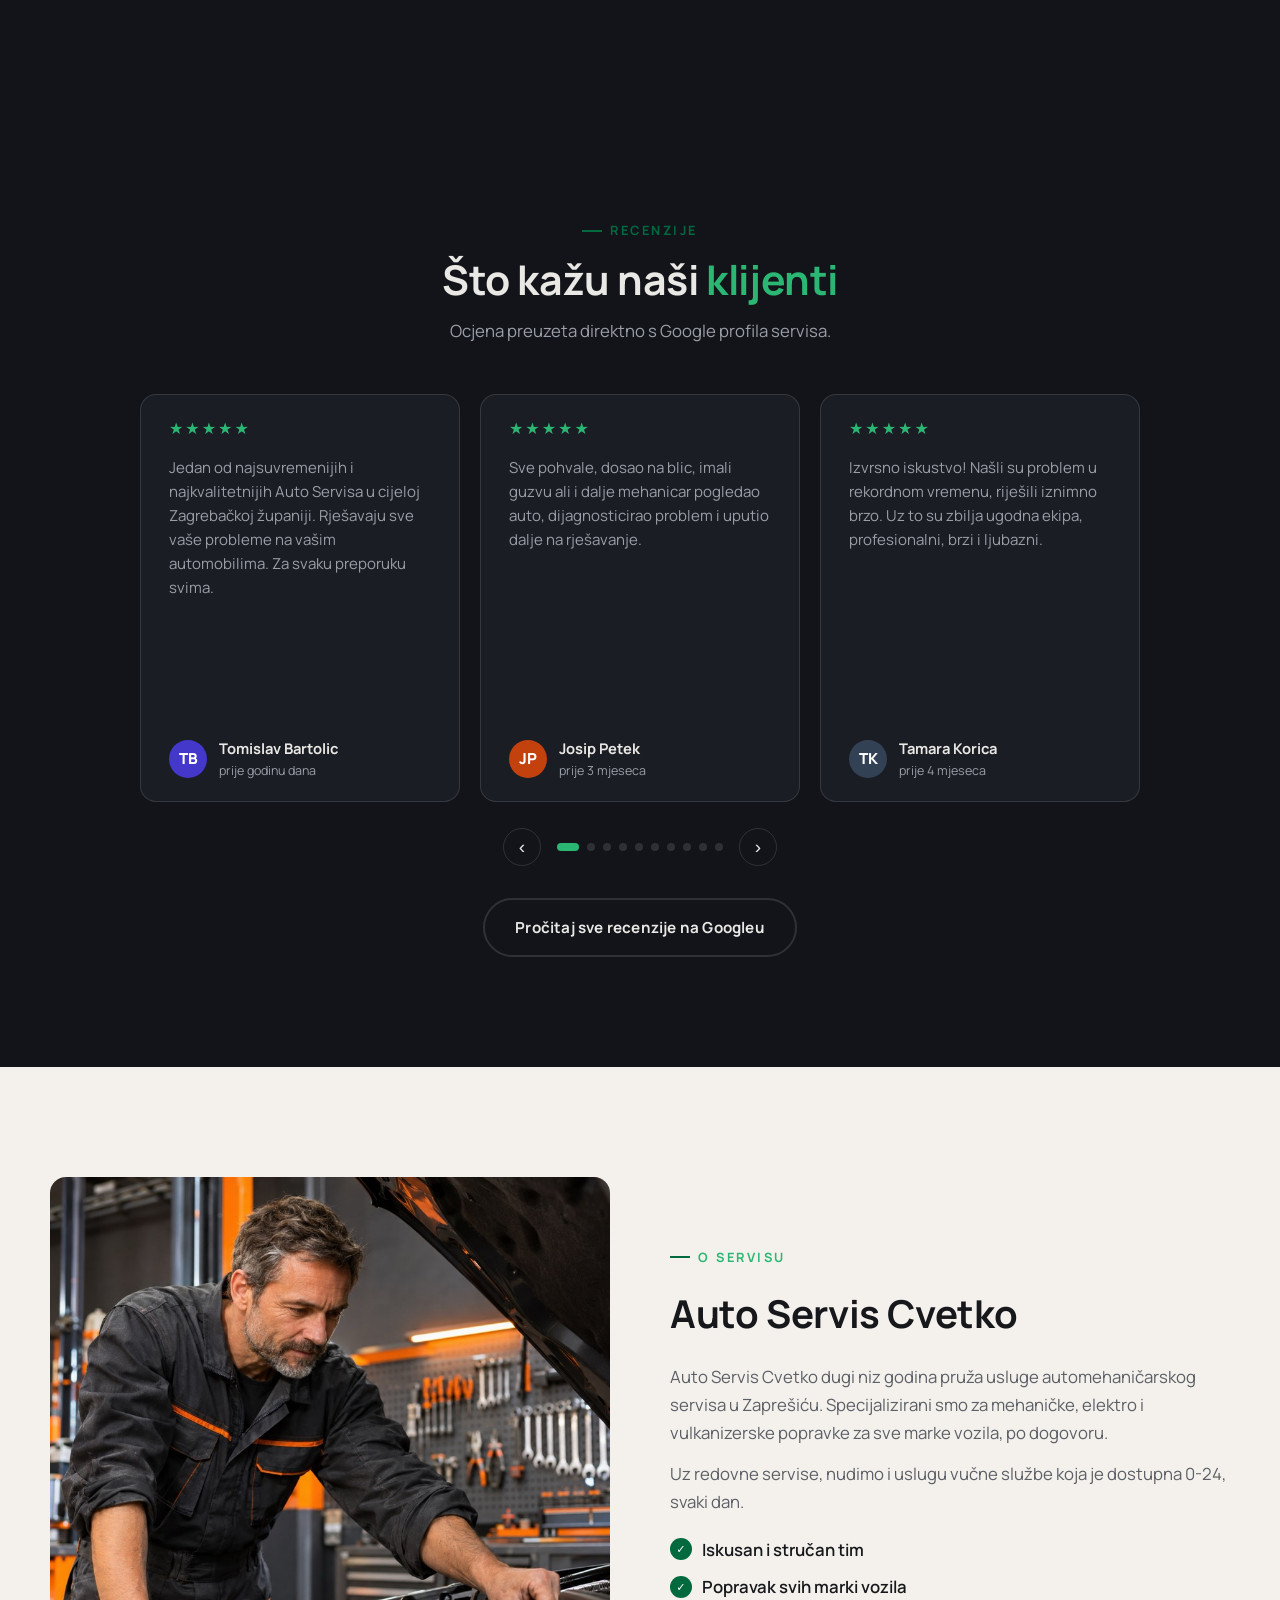
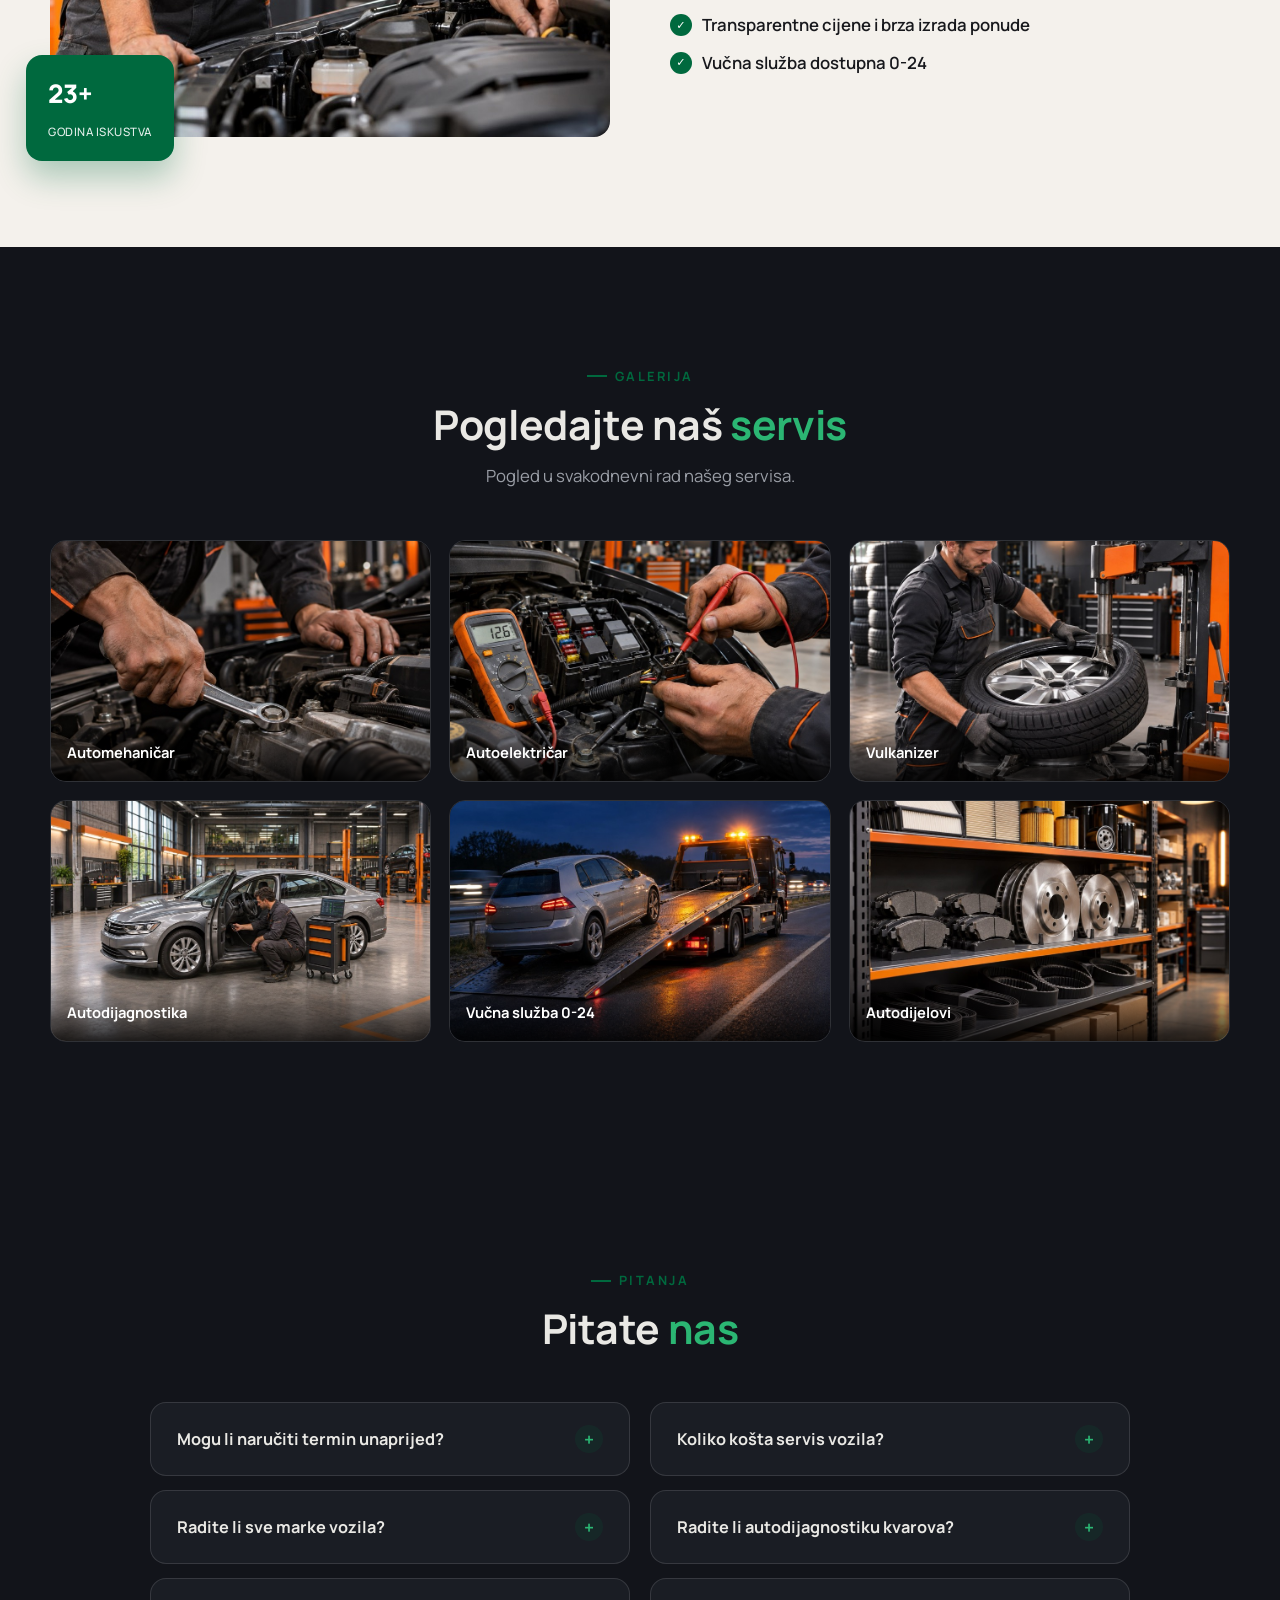
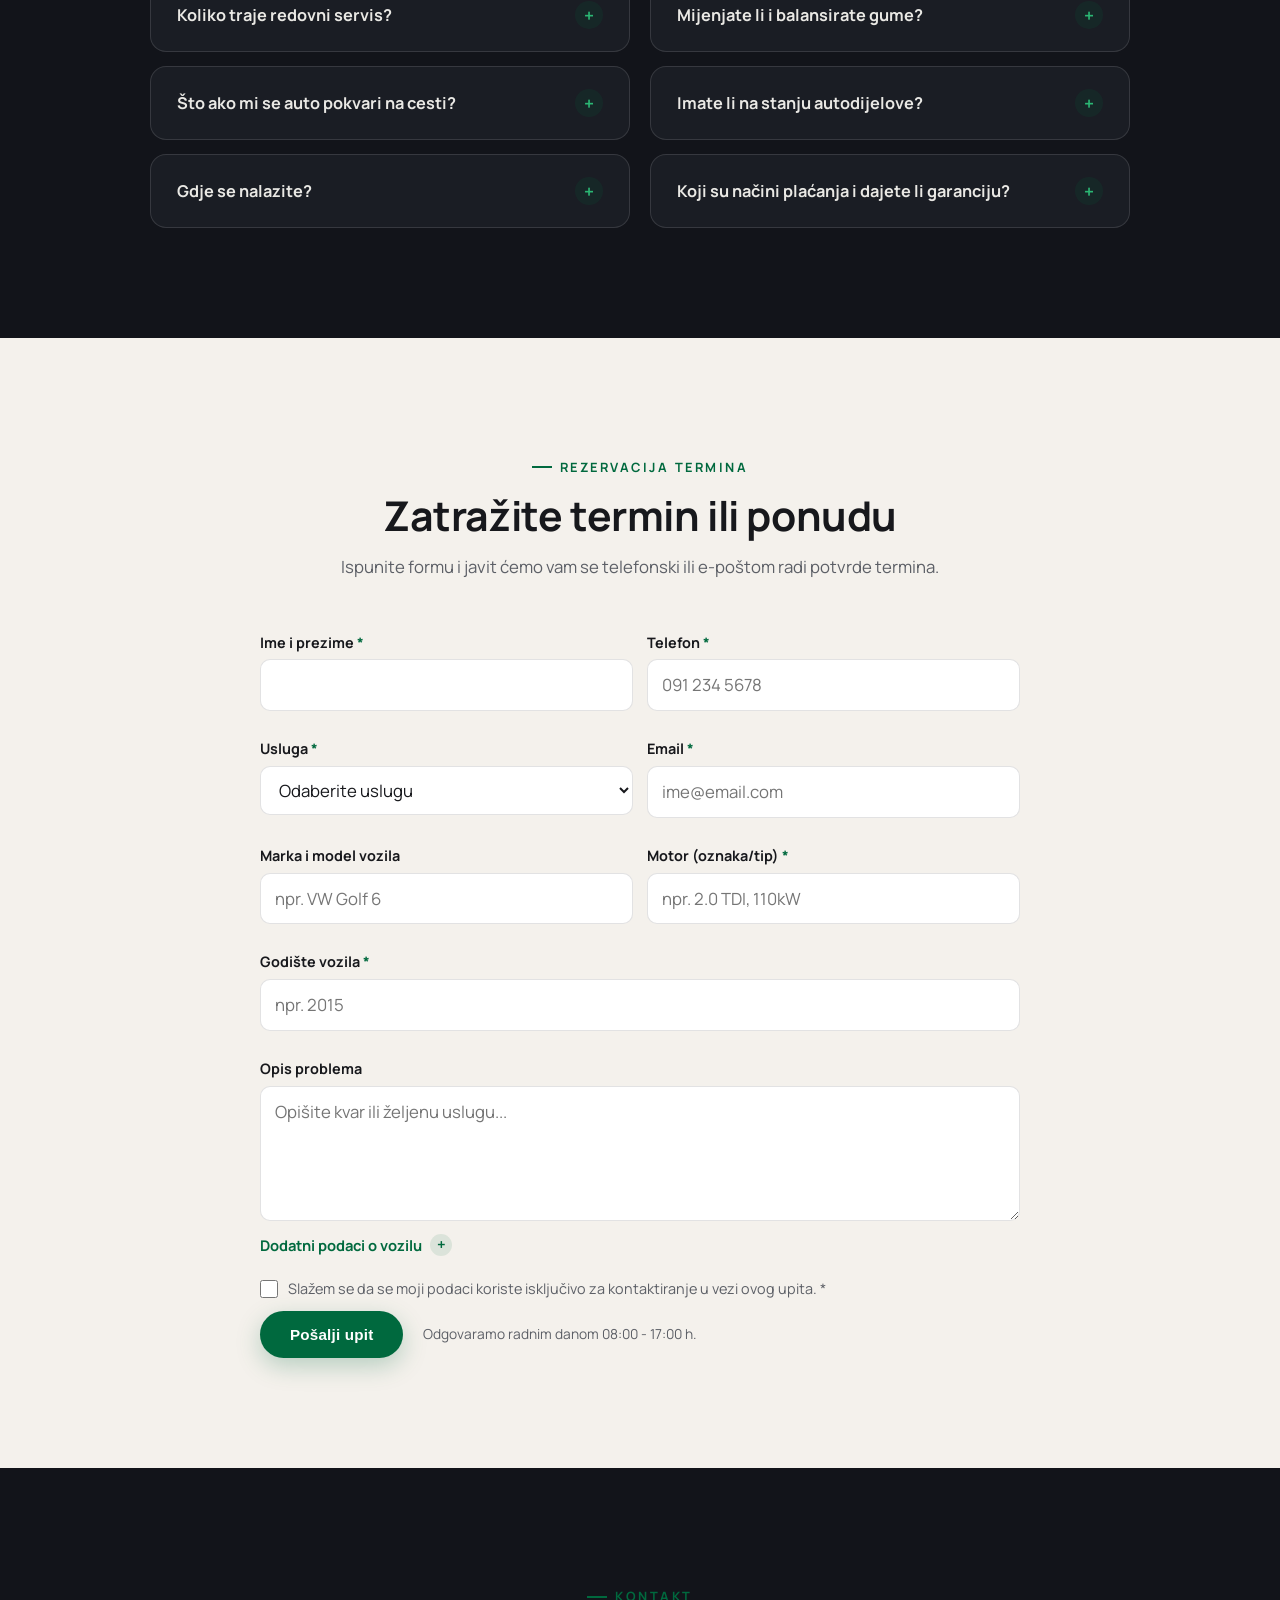
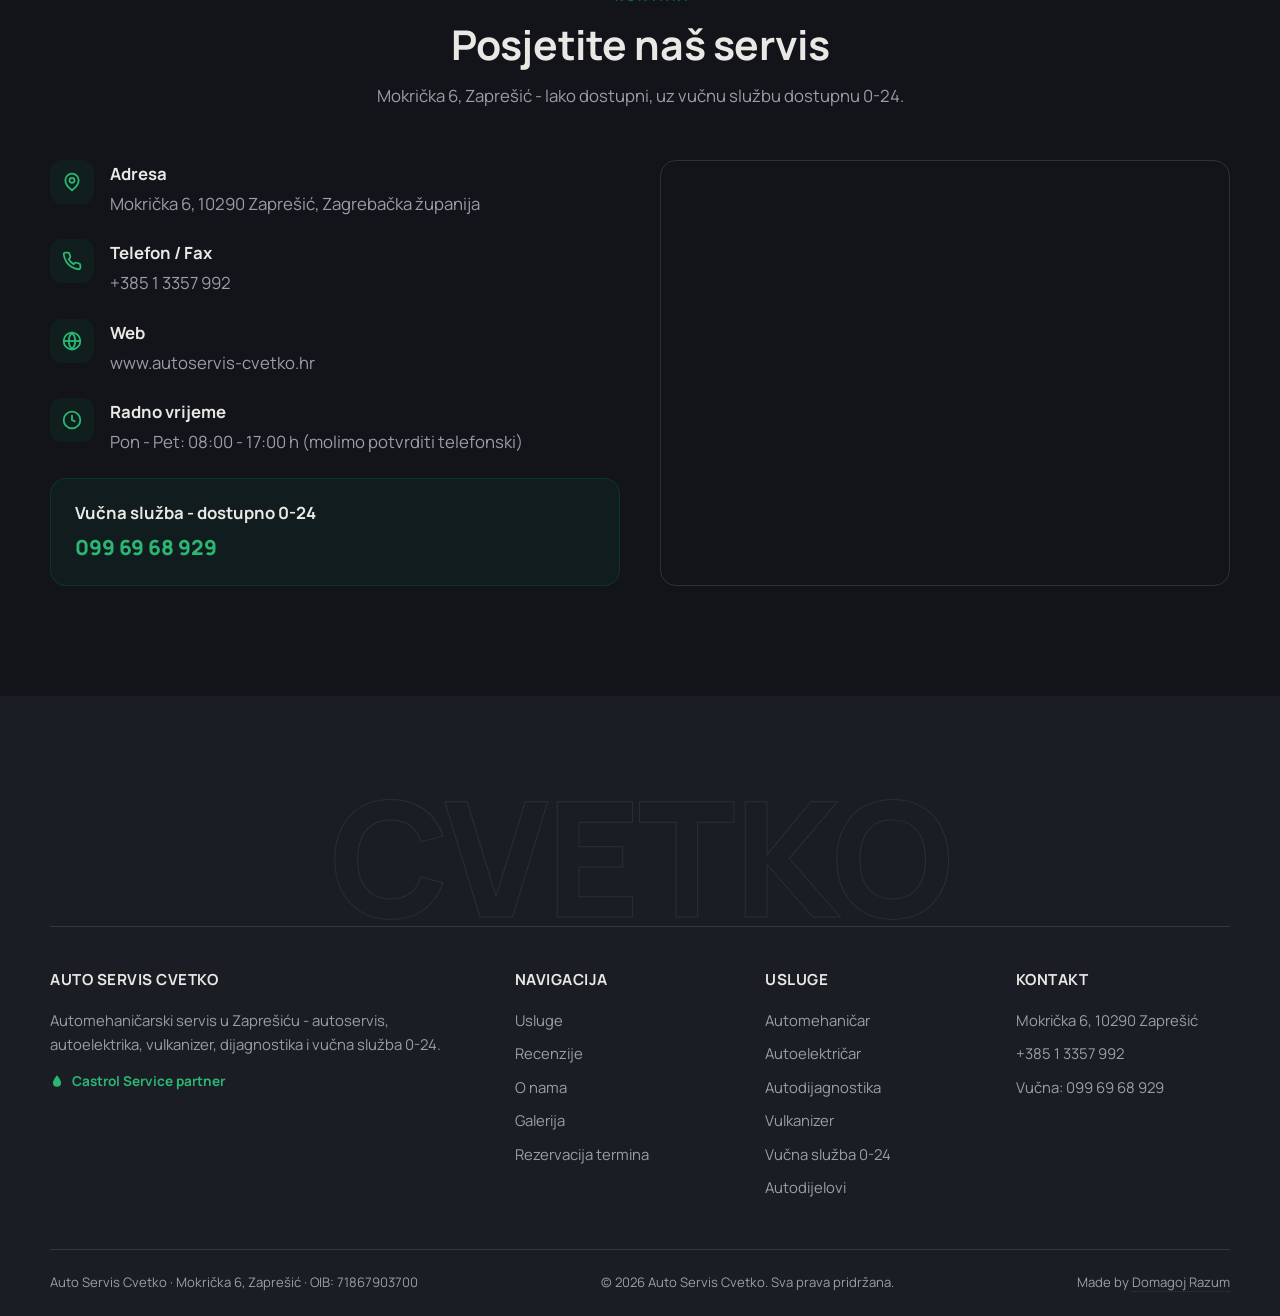
==== commit f2d4a5de: "Remove all price displays across every page Deletes the dedicated pricing section on the homepage an" ====
--- a/index.html
+++ b/index.html
@@ -29,7 +29,6 @@
   "name": "Auto Servis Cvetko",
   "image": "https://www.autoservis-cvetko.hr/images/hero-bg.jpg",
   "telephone": "+38513357992",
-  "priceRange": "€€",
   "address": {
     "@type": "PostalAddress",
     "streetAddress": "Mokrička 6",
@@ -61,7 +60,7 @@
     { "@type": "Question", "name": "Koliko traje redovni servis?", "acceptedAnswer": { "@type": "Answer", "text": "Mali servis traje tipično do 1 sat, dok veći zahvati mogu trajati dulje ovisno o stanju vozila. Javite se za procjenu." } },
     { "@type": "Question", "name": "Što ako mi se auto pokvari na cesti?", "acceptedAnswer": { "@type": "Answer", "text": "Nazovite našu vučnu službu dostupnu 0-24 na 099 69 68 929, dolazimo na lokaciju i vučemo vozilo do servisa." } },
     { "@type": "Question", "name": "Gdje se nalazite?", "acceptedAnswer": { "@type": "Answer", "text": "Nalazimo se na adresi Mokrička 6, 10290 Zaprešić. Radno vrijeme je pon - pet od 08:00 do 17:00 h." } },
-    { "@type": "Question", "name": "Koliko košta servis vozila?", "acceptedAnswer": { "@type": "Answer", "text": "Mali servis (zamjena ulja i filtera) kreće od 120 €, dok veći zahvati poput zamjene zupčastog remena kreću od 400 €. Točnu cijenu dobivate nakon pregleda vozila." } },
+    { "@type": "Question", "name": "Koliko košta servis vozila?", "acceptedAnswer": { "@type": "Answer", "text": "Cijena ovisi o modelu vozila i opsegu zahvata. Javite nam vozilo i uslugu koja vas zanima, a mi pripremamo točnu ponudu." } },
     { "@type": "Question", "name": "Radite li autodijagnostiku kvarova?", "acceptedAnswer": { "@type": "Answer", "text": "Da, kompjuterskom dijagnostikom očitavamo pogreške motora, mjenjača i ostalih sustava te brzo utvrđujemo uzrok kvara." } },
     { "@type": "Question", "name": "Mijenjate li i balansirate gume?", "acceptedAnswer": { "@type": "Answer", "text": "Nudimo prezuvanje, balansiranje i skladištenje guma za sva vozila, uključujući sezonsku zamjenu ljetnih i zimskih guma." } },
     { "@type": "Question", "name": "Imate li na stanju autodijelove?", "acceptedAnswer": { "@type": "Answer", "text": "Nabavljamo originalne i zamjenske autodijelove za sve marke vozila, obično u roku od jednog radnog dana." } },
@@ -85,7 +84,6 @@
       <li><a href="#pocetna" class="active">Početna</a></li>
       <li><a href="#usluge">Usluge</a></li>
       <li><a href="#recenzije">Recenzije</a></li>
-      <li><a href="#cjenik">Cjenik</a></li>
       <li><a href="#kontakt">Kontakt</a></li>
     </ul>
     <div class="nav-cta">
@@ -243,51 +241,6 @@
   </div>
 </section>
 
-<section class="sec sec-light" id="cjenik">
-  <div class="wrap">
-    <div class="sec-h reveal">
-      <span class="eyebrow">Cjenik</span>
-      <h2>Informativne <span class="serif">cijene</span></h2>
-      <p>Okvirne početne cijene najčešćih usluga. Za ponudu prilagođenu vašem vozilu nazovite nas.</p>
-    </div>
-    <div class="price-list reveal">
-      <div class="price-row">
-        <div><h4>Mali servis</h4><p>Zamjena motornog ulja i filtera ulja uz osnovnu provjeru vozila.</p></div>
-        <div class="price-col"><div class="price">od 120 €</div><a href="#rezervacija" class="price-cta service-link" data-service="Automehaničar">Zatraži ponudu</a></div>
-      </div>
-      <div class="price-row">
-        <div><h4>Veliki servis</h4><p>Zamjena kompleta zupčastog remena s natezačima, prema specifikaciji vozila.</p></div>
-        <div class="price-col"><div class="price">od 400 €</div><a href="#rezervacija" class="price-cta service-link" data-service="Automehaničar">Zatraži ponudu</a></div>
-      </div>
-      <div class="price-row">
-        <div><h4>Autodijagnostika</h4><p>Računalno očitanje grešaka i osnovna analiza dijagnostičkih podataka.</p></div>
-        <div class="price-col"><div class="price">od 30 €</div><a href="#rezervacija" class="price-cta service-link" data-service="Autodijagnostika">Zatraži ponudu</a></div>
-      </div>
-      <div class="price-row">
-        <div><h4>Autoelektričarski pregled</h4><p>Osnovna provjera akumulatora, punjenja i električnih instalacija.</p></div>
-        <div class="price-col"><div class="price">od 40 €</div><a href="#rezervacija" class="price-cta service-link" data-service="Autoelektričar">Zatraži ponudu</a></div>
-      </div>
-      <div class="price-row">
-        <div><h4>Zamjena guma — po kotaču</h4><p>Demontaža i montaža gume s balansiranjem, po kotaču.</p></div>
-        <div class="price-col"><div class="price">od 12 €</div><a href="#rezervacija" class="price-cta service-link" data-service="Vulkanizer">Zatraži ponudu</a></div>
-      </div>
-      <div class="price-row">
-        <div><h4>Sezonska zamjena kompleta kotača — 4 kotača</h4><p>Zamjena ljetnog i zimskog kompleta uz balansiranje.</p></div>
-        <div class="price-col"><div class="price">od 35 €</div><a href="#rezervacija" class="price-cta service-link" data-service="Vulkanizer">Zatraži ponudu</a></div>
-      </div>
-      <div class="price-row">
-        <div><h4>Vučna služba — lokalno, Zaprešić</h4><p>Dolazak, utovar i prijevoz osobnog vozila unutar grada.</p></div>
-        <div class="price-col"><div class="price">od 60 €</div><a href="tel:+385996968929" class="price-cta">Nazovi</a></div>
-      </div>
-      <div class="price-row">
-        <div><h4>Ostali mehaničarski popravci</h4><p>Popravci kočionog sustava, ovjesa i ostalih sklopova vozila.</p></div>
-        <div class="price-col"><div class="price">prema ponudi</div><a href="#rezervacija" class="price-cta service-link" data-service="Automehaničar">Zatraži ponudu</a></div>
-      </div>
-    </div>
-    <p class="price-note">Navedene početne cijene ovise o modelu vozila, potrebnim dijelovima i opsegu zahvata. Dodatna dijagnostika kvara, opsežniji popravci i zamjena vodene pumpe obračunavaju se zasebno prema ponudi. Vulkanizerske cijene ovise o dimenziji i vrsti naplatka i guma. Zamjena razvodnog lanca ugovara se zasebno. Konačnu ponudu dogovaramo prije početka radova.
-  </div>
-</section>
-
 <section class="sec" id="pitanja">
   <div class="wrap">
     <div class="sec-h reveal">
@@ -320,7 +273,7 @@
       <div class="faq-col">
         <details>
           <summary>Koliko košta servis vozila?</summary>
-          <p>Mali servis (zamjena ulja i filtera) kreće od 120 €, dok veći zahvati poput zamjene zupčastog remena kreću od 400 €. Točnu cijenu dobivate nakon pregleda vozila - pogledajte <a href="#cjenik">cjenik usluga</a> ili zatražite besplatnu ponudu.</p>
+          <p>Cijena ovisi o modelu vozila i opsegu zahvata. Javite nam vozilo i uslugu koja vas zanima, a mi pripremamo besplatnu ponudu.</p>
         </details>
         <details>
           <summary>Radite li autodijagnostiku kvarova?</summary>
@@ -502,8 +455,7 @@
         <li><a href="#recenzije">Recenzije</a></li>
         <li><a href="#o-nama">O nama</a></li>
         <li><a href="#galerija">Galerija</a></li>
-        <li><a href="#cjenik">Cjenik</a></li>
-        <li><a href="#rezervacija">Rezervacija termina</a></li>
+          <li><a href="#rezervacija">Rezervacija termina</a></li>
       </ul>
     </div>
     <div>
--- a/css/style.css
+++ b/css/style.css
@@ -24,7 +24,6 @@
 
 html {
   scroll-behavior: smooth;
-  overflow-x: clip;
 }
 @media (prefers-reduced-motion: reduce) {
   html { scroll-behavior: auto; }
@@ -36,8 +35,15 @@
   background: var(--ink);
   color: var(--text);
   font: 400 1.05rem/1.65 var(--f-sans);
+  position: relative;
+}
+
+/* overflow-x containment lives on <main> (not html/body) because Safari
+   breaks position:sticky on any descendant when an ancestor up to and
+   including html/body has a non-visible overflow - this is what made the
+   sticky header float mid-page / detach from the top on iOS Safari. */
+main {
   overflow-x: clip;
-  position: relative;
 }
 
 /* grain texture overlay */
@@ -271,6 +277,7 @@
   padding: 72px 0 110px;
   overflow: hidden;
   background:
+    linear-gradient(180deg, rgba(15,17,22,0.92) 0, rgba(15,17,22,0.45) 90px, rgba(15,17,22,0) 220px),
     radial-gradient(ellipse 900px 600px at 80% -10%, rgba(0,105,62,0.18), transparent 60%),
     linear-gradient(90deg, rgba(11,11,13,0.6) 0%, rgba(11,11,13,0.5) 20%, rgba(11,11,13,0.36) 38%, rgba(11,11,13,0.22) 55%, rgba(11,11,13,0.1) 72%, rgba(11,11,13,0.02) 88%, rgba(11,11,13,0) 100%),
     url('../images/hero-bg.jpg') center / cover no-repeat;
@@ -449,34 +456,6 @@
   transition: all 0.2s ease;
 }
 .review-dots button.active { background: var(--orange-2); width: 22px; border-radius: 4px; }
-
-/* ===== Pricing ===== */
-.price-list { display: flex; flex-direction: column; border: 1px solid var(--line-dark); border-radius: var(--r); overflow: hidden; }
-.price-row {
-  display: grid; grid-template-columns: 1fr auto;
-  align-items: center; gap: 16px;
-  padding: 24px 28px;
-  border-bottom: 1px solid var(--line-dark);
-  transition: background 0.2s ease;
-}
-.price-row:last-child { border-bottom: none; }
-.price-row:hover { background: var(--ink-2); }
-.price-row:hover h4 { color: var(--text); }
-.price-row h4 { font-size: 1.1rem; margin-bottom: 4px; }
-.price-row p { color: var(--text-soft); font-size: 0.92rem; }
-.price-col { display: flex; flex-direction: column; align-items: flex-end; gap: 6px; }
-.price-row .price { font-size: 1.25rem; font-weight: 800; color: var(--orange-2); white-space: nowrap; }
-.price-cta { font-size: 0.78rem; font-weight: 700; color: var(--orange-2); white-space: nowrap; }
-.price-cta:hover { text-decoration: underline; }
-.price-note { text-align: center; color: var(--text-soft); margin-top: 24px; font-size: 0.9rem; }
-.sec-light .price-row p { color: var(--text-dark-soft); }
-.sec-light .price-row:hover { background: #3c4049; }
-.sec-light .price-row:hover p { color: var(--text-soft); }
-.sec-light .price-row .price { color: var(--orange); }
-.sec-light .price-cta { color: var(--orange); }
-.sec-light .price-row:hover .price,
-.sec-light .price-row:hover .price-cta { color: var(--orange-2); }
-.sec-light .price-note { color: var(--text-dark-soft); }
 
 /* ===== Service sub-page header ===== */
 .page-lead { color: var(--text-soft); max-width: 640px; margin: 18px 0 30px; font-size: 1.1rem; }
@@ -708,10 +687,8 @@
   .footer-grid { grid-template-columns: 1fr; }
   .sec { padding: 70px 0; }
   .hero { padding: 110px 0 70px; }
-  .price-row { grid-template-columns: 1fr; gap: 6px; }
-  .price-col { flex-direction: row; align-items: center; gap: 14px; }
   .about-media .badge { bottom: 16px; left: 16px; padding: 14px 18px; }
-  .service-cta, .price-cta { padding: 6px 0; }
+  .service-cta { padding: 6px 0; }
   .sec-compact { padding: 44px 0; }
   .service-card { padding: 26px 22px; }
   .gallery-item img { height: 200px; }
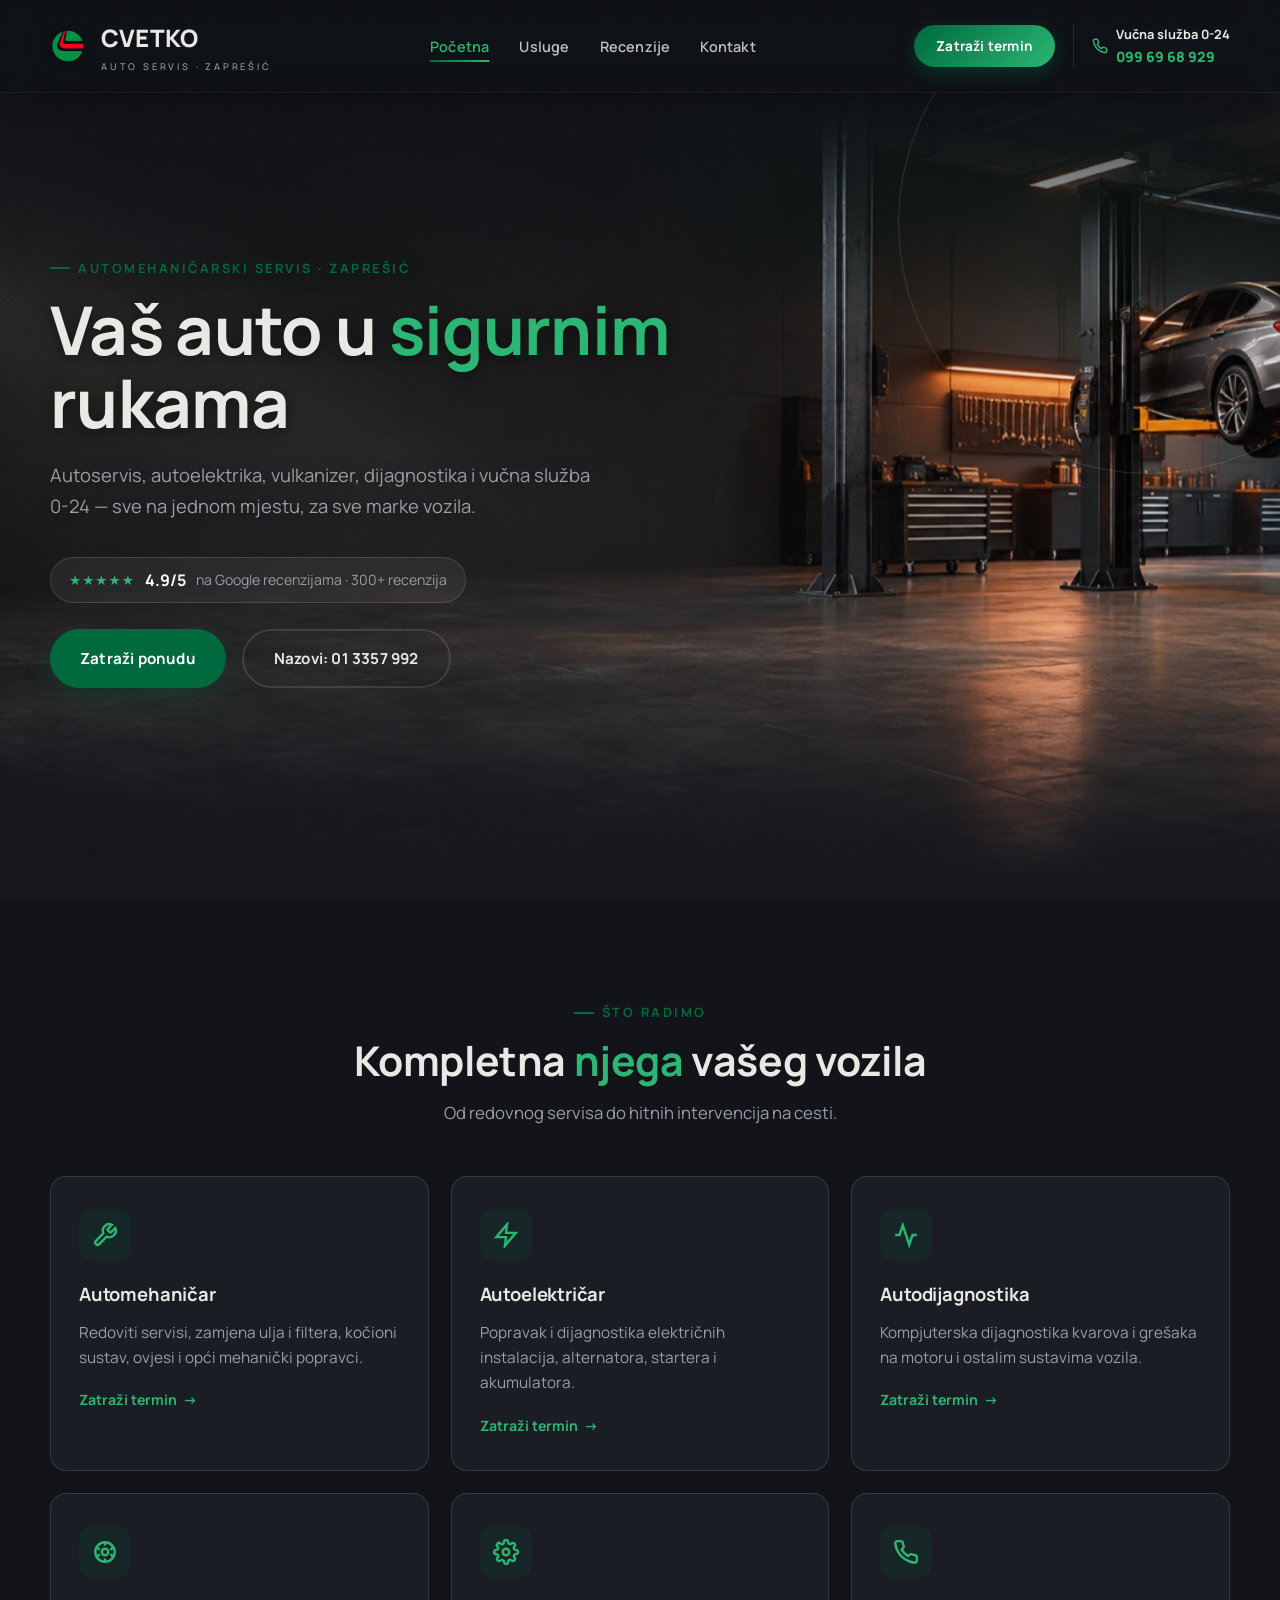
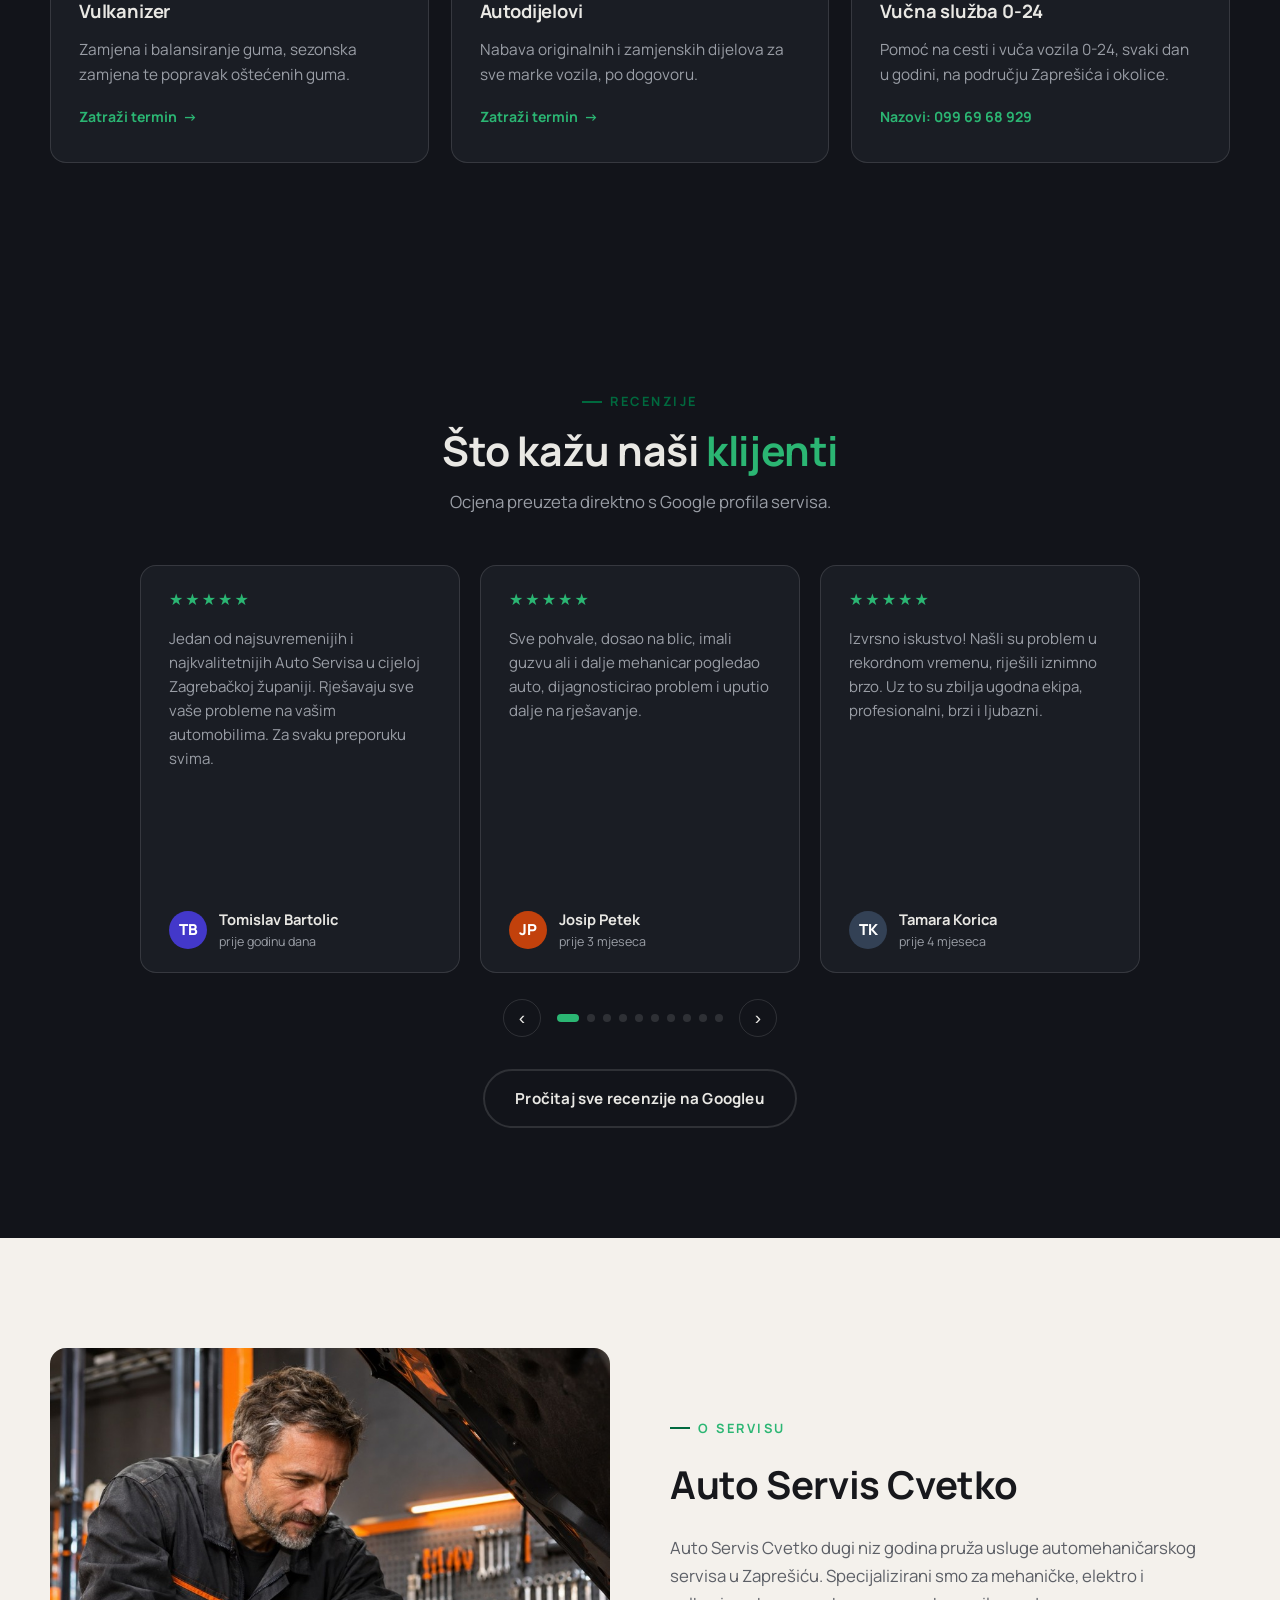
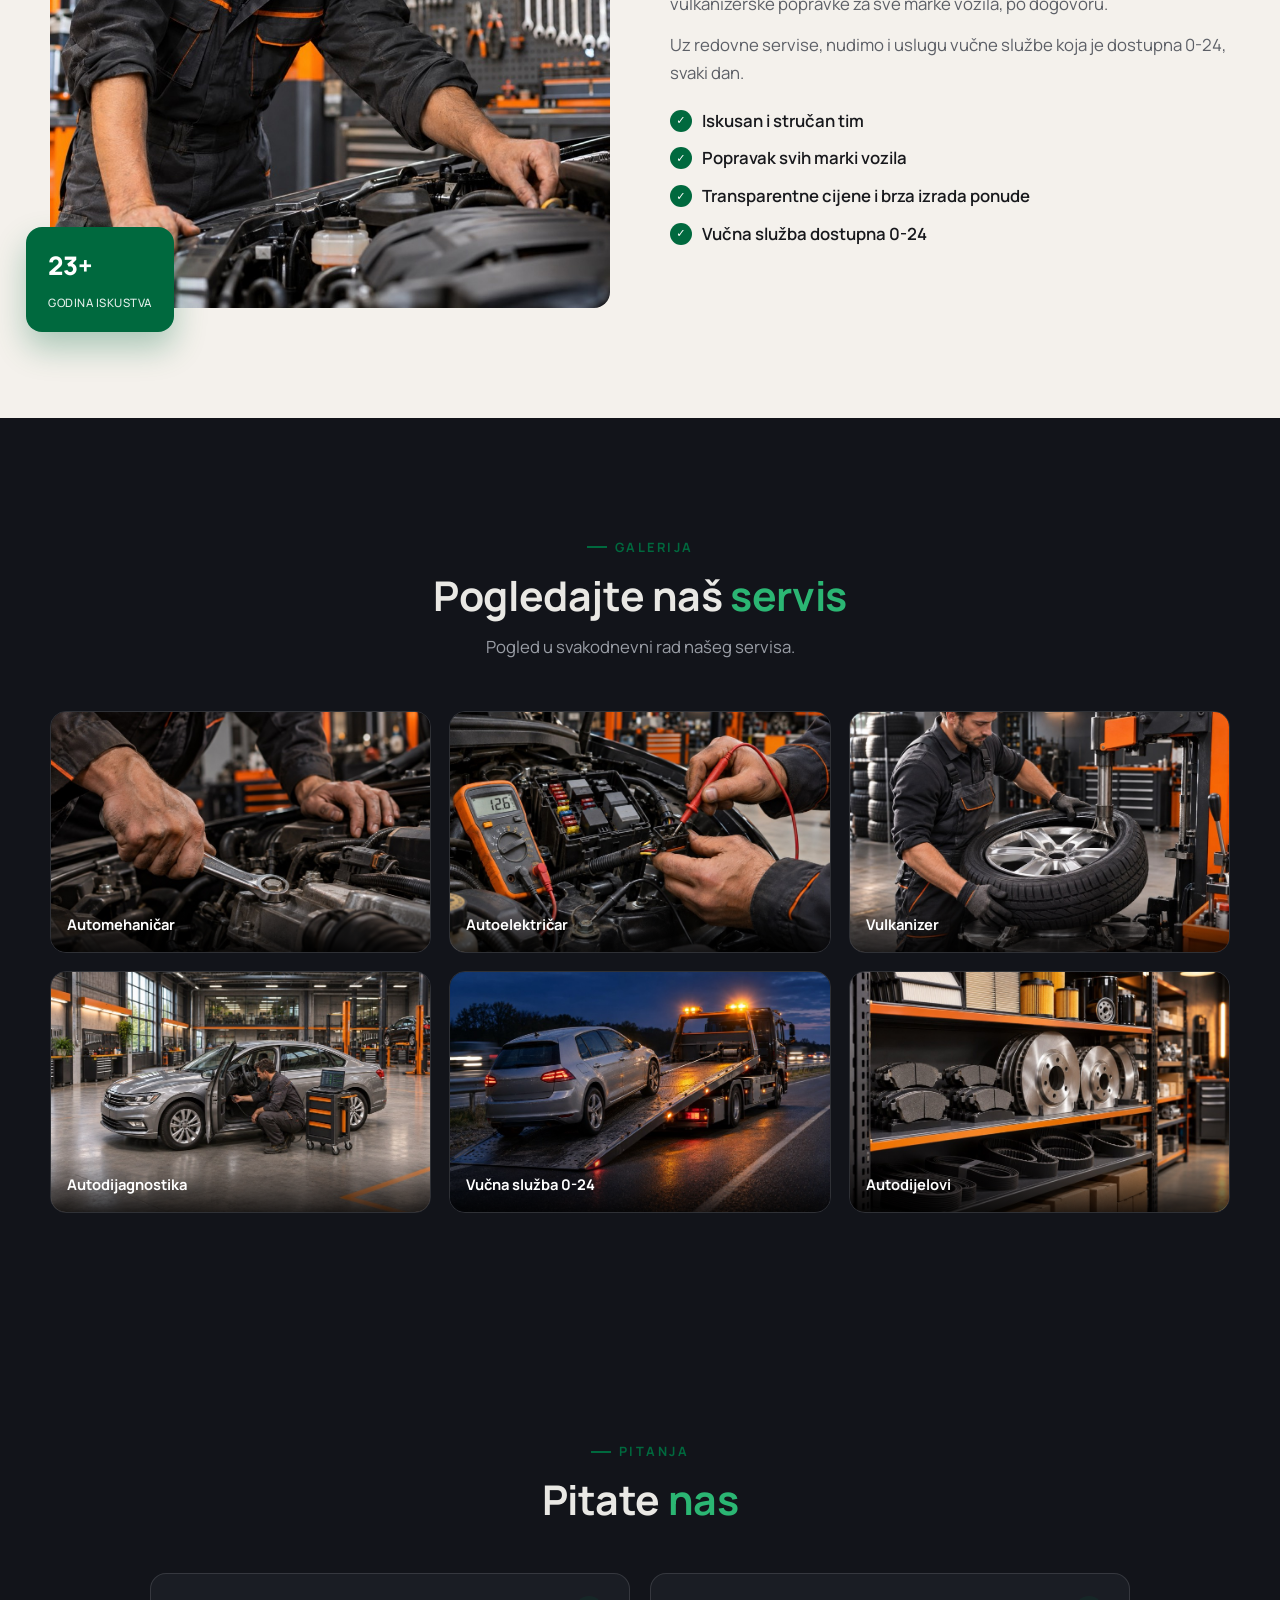
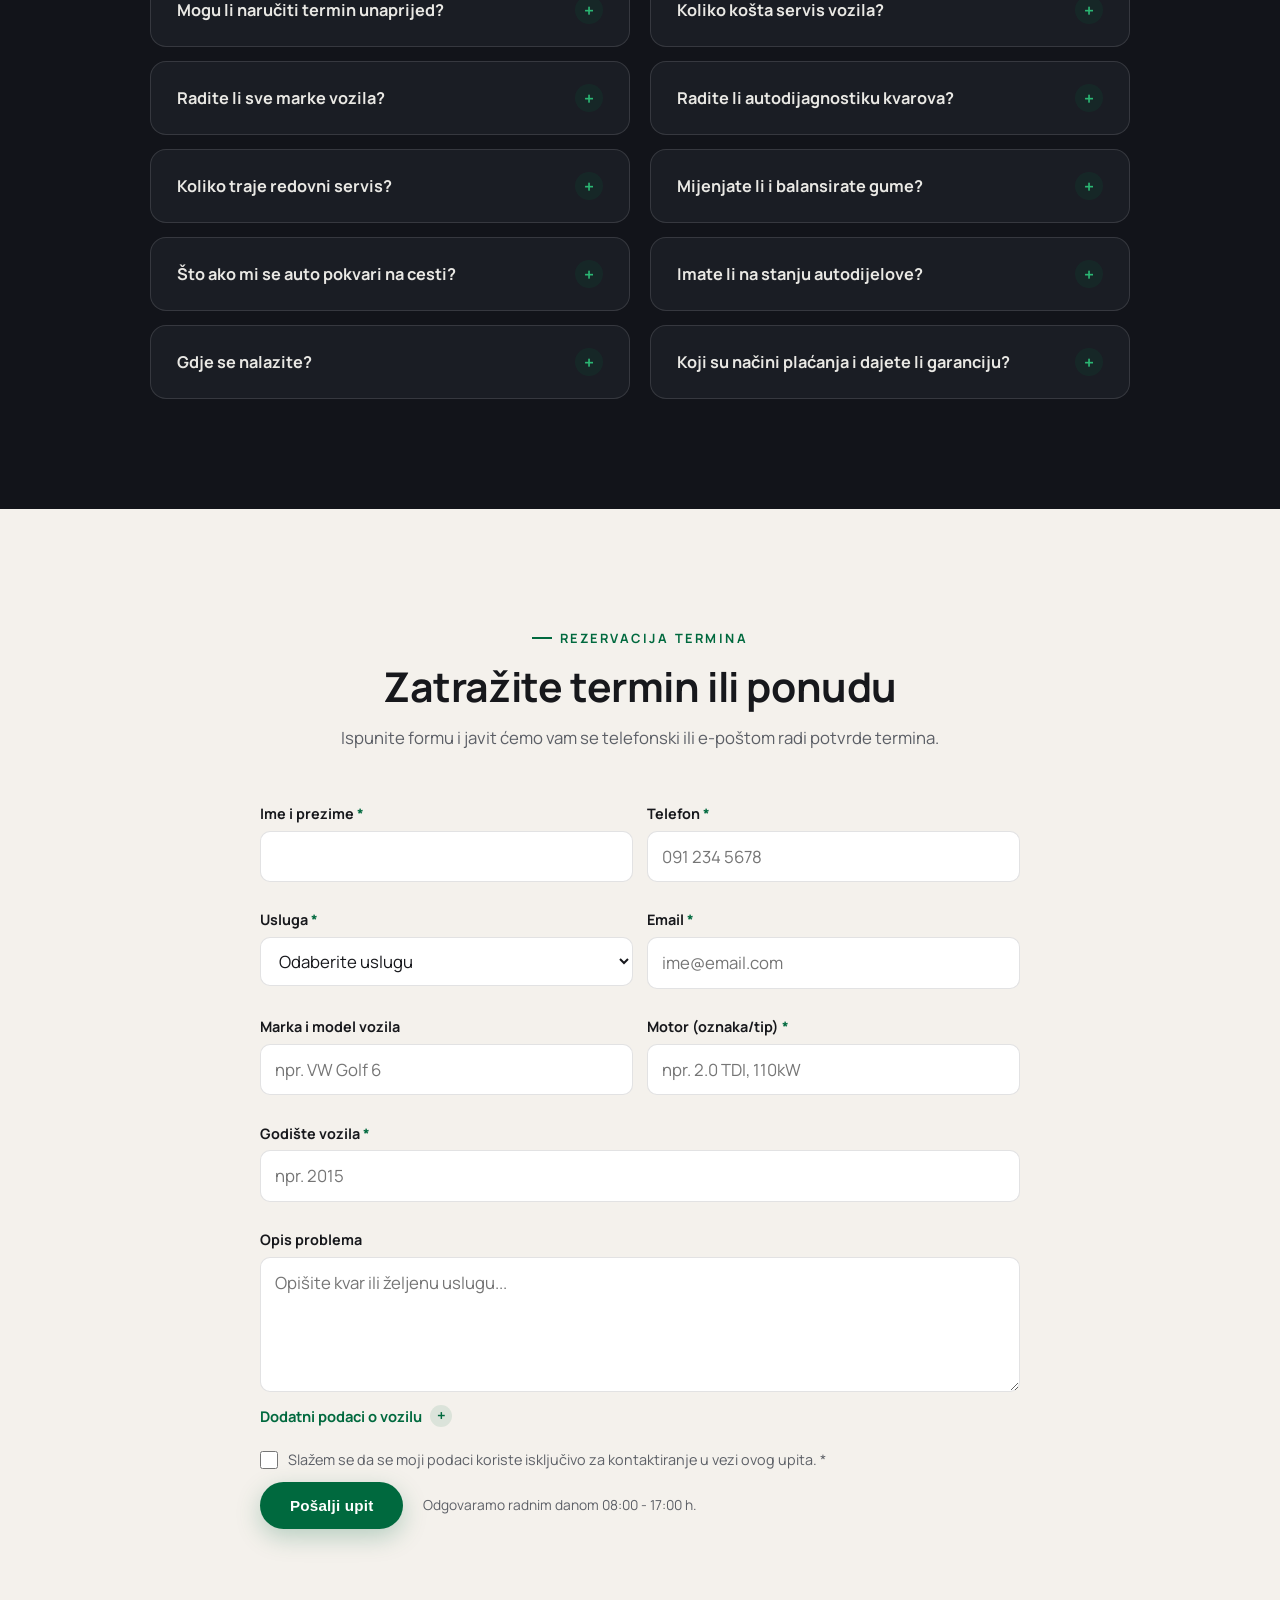
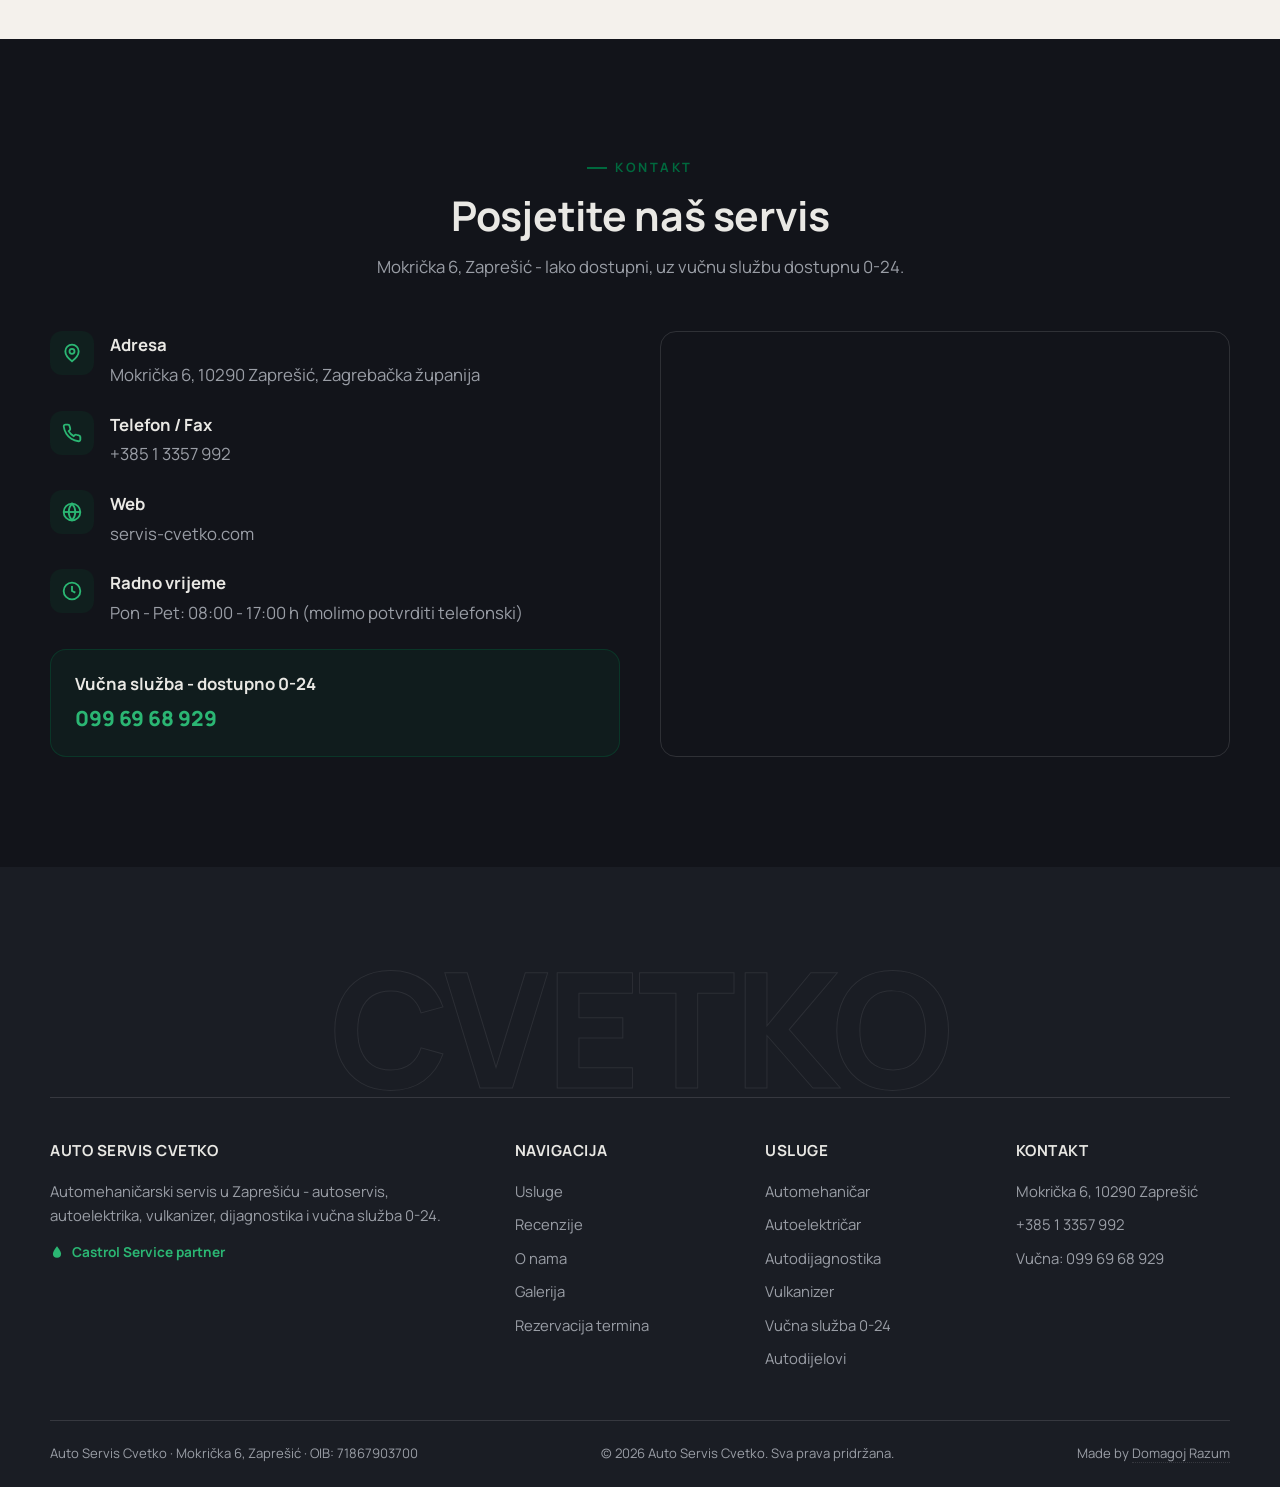
==== commit aed7a6d4: "Point all canonical/OG/sitemap URLs at the real domain, stop Cloudflare .html redirects Every canoni" ====
--- a/index.html
+++ b/index.html
@@ -2,21 +2,21 @@
 <html lang="hr">
 <head>
 <meta charset="UTF-8">
-<meta name="viewport" content="width=device-width, initial-scale=1.0">
+<meta name="viewport" content="width=device-width, initial-scale=1.0, viewport-fit=cover">
 <link rel="icon" type="image/svg+xml" href="images/favicon.svg">
 <link rel="icon" type="image/png" sizes="32x32" href="images/favicon-32.png">
 <link rel="apple-touch-icon" href="images/apple-touch-icon.png">
 <title>Auto Servis Cvetko | Automehaničar Zaprešić</title>
 <meta name="description" content="Auto Servis Cvetko - automehaničar, autoelektričar, vulkanizer i autodijagnostika u Zaprešiću. Vučna služba dostupna 0-24, sve marke vozila.">
-<link rel="canonical" href="https://www.autoservis-cvetko.hr/">
+<link rel="canonical" href="https://servis-cvetko.com/">
 <meta name="theme-color" content="#00693e">
 <meta property="og:type" content="website">
 <meta property="og:site_name" content="Auto Servis Cvetko">
 <meta property="og:locale" content="hr_HR">
 <meta property="og:title" content="Auto Servis Cvetko | Automehaničar Zaprešić">
 <meta property="og:description" content="Auto Servis Cvetko - automehaničar, autoelektričar, vulkanizer i autodijagnostika u Zaprešiću. Vučna služba dostupna 0-24, sve marke vozila.">
-<meta property="og:url" content="https://www.autoservis-cvetko.hr/">
-<meta property="og:image" content="https://www.autoservis-cvetko.hr/images/hero-bg.jpg">
+<meta property="og:url" content="https://servis-cvetko.com/">
+<meta property="og:image" content="https://servis-cvetko.com/images/hero-bg.jpg">
 <meta name="twitter:card" content="summary_large_image">
 <link rel="preconnect" href="https://fonts.googleapis.com">
 <link rel="preconnect" href="https://fonts.gstatic.com" crossorigin>
@@ -27,7 +27,7 @@
   "@context": "https://schema.org",
   "@type": "AutoRepair",
   "name": "Auto Servis Cvetko",
-  "image": "https://www.autoservis-cvetko.hr/images/hero-bg.jpg",
+  "image": "https://servis-cvetko.com/images/hero-bg.jpg",
   "telephone": "+38513357992",
   "address": {
     "@type": "PostalAddress",
@@ -47,7 +47,7 @@
     "bestRating": "5",
     "reviewCount": "346"
   },
-  "sameAs": ["https://www.autoservis-cvetko.hr"]
+  "sameAs": ["https://servis-cvetko.com"]
 }
 </script>
 <script type="application/ld+json">
@@ -75,26 +75,28 @@
 
 
 <header class="site-header">
-  <nav class="navbar wrap">
-    <a href="#pocetna" class="logo">
-      <img src="images/castrol-logo.png" alt="Castrol" class="mark">
-      <span>CVETKO<span class="sub">Auto Servis &middot; Zaprešić</span></span>
-    </a>
-    <ul class="nav-links">
-      <li><a href="#pocetna" class="active">Početna</a></li>
-      <li><a href="#usluge">Usluge</a></li>
-      <li><a href="#recenzije">Recenzije</a></li>
-      <li><a href="#kontakt">Kontakt</a></li>
-    </ul>
-    <div class="nav-cta">
-      <a href="#rezervacija" class="nav-cta-btn">Zatraži termin</a>
-      <a href="tel:+385996968929" class="phone phone-tow">
-        <span class="phone-tow-icon" aria-hidden="true"><svg viewBox="0 0 24 24" fill="none" stroke="currentColor" stroke-width="2.2"><path d="M22 16.9v3a2 2 0 0 1-2.2 2 19.8 19.8 0 0 1-8.6-3.1 19.5 19.5 0 0 1-6-6A19.8 19.8 0 0 1 2.1 4.2 2 2 0 0 1 4.1 2h3a2 2 0 0 1 2 1.7c.1.9.4 1.8.7 2.7a2 2 0 0 1-.5 2.1L8 9.8a16 16 0 0 0 6 6l1.3-1.3a2 2 0 0 1 2.1-.4c.9.3 1.8.6 2.7.7a2 2 0 0 1 1.7 2z"/></svg></span>
-        <span class="phone-tow-text">Vučna služba 0-24<small>099 69 68 929</small></span>
+  <div class="site-header-glass">
+    <nav class="navbar wrap">
+      <a href="#pocetna" class="logo">
+        <img src="images/castrol-logo.png" alt="Castrol" class="mark">
+        <span>CVETKO<span class="sub">Auto Servis &middot; Zaprešić</span></span>
       </a>
-      <button class="hamburger" aria-label="Meni"><span></span><span></span><span></span></button>
-    </div>
-  </nav>
+      <ul class="nav-links">
+        <li><a href="#pocetna" class="active">Početna</a></li>
+        <li><a href="#usluge">Usluge</a></li>
+        <li><a href="#recenzije">Recenzije</a></li>
+        <li><a href="#kontakt">Kontakt</a></li>
+      </ul>
+      <div class="nav-cta">
+        <a href="#rezervacija" class="nav-cta-btn">Zatraži termin</a>
+        <a href="tel:+385996968929" class="phone phone-tow">
+          <span class="phone-tow-icon" aria-hidden="true"><svg viewBox="0 0 24 24" fill="none" stroke="currentColor" stroke-width="2.2"><path d="M22 16.9v3a2 2 0 0 1-2.2 2 19.8 19.8 0 0 1-8.6-3.1 19.5 19.5 0 0 1-6-6A19.8 19.8 0 0 1 2.1 4.2 2 2 0 0 1 4.1 2h3a2 2 0 0 1 2 1.7c.1.9.4 1.8.7 2.7a2 2 0 0 1-.5 2.1L8 9.8a16 16 0 0 0 6 6l1.3-1.3a2 2 0 0 1 2.1-.4c.9.3 1.8.6 2.7.7a2 2 0 0 1 1.7 2z"/></svg></span>
+          <span class="phone-tow-text">Vučna služba 0-24<small>099 69 68 929</small></span>
+        </a>
+        <button class="hamburger" aria-label="Meni"><span></span><span></span><span></span></button>
+      </div>
+    </nav>
+  </div>
 </header>
 
 <main>
@@ -303,7 +305,7 @@
       <h2>Zatražite termin ili ponudu</h2>
       <p>Ispunite formu i javit ćemo vam se telefonski ili e-poštom radi potvrde termina.</p>
     </div>
-    <form class="booking-form reveal" id="booking-form" novalidate>
+    <form class="booking-form reveal" id="booking-form" action="https://formspree.io/f/xwllzgba" method="POST" novalidate>
       <div class="form-row">
         <div class="field">
           <label for="bf-name">Ime i prezime <span class="req">*</span></label>
@@ -376,6 +378,7 @@
         <label for="bf-website">Website</label>
         <input type="text" id="bf-website" name="website" tabindex="-1" autocomplete="off">
       </div>
+      <input type="hidden" name="_subject" value="Novi upit s web stranice - Auto Servis Cvetko">
       <label class="field-check">
         <input type="checkbox" id="bf-consent" name="consent" required>
         <span>Slažem se da se moji podaci koriste isključivo za kontaktiranje u vezi ovog upita. <span class="req">*</span></span>
@@ -412,7 +415,7 @@
         </div>
         <div class="contact-row">
           <span class="ico"><svg viewBox="0 0 24 24" fill="none" stroke="currentColor" stroke-width="2.2"><circle cx="12" cy="12" r="10"/><line x1="2" y1="12" x2="22" y2="12"/><path d="M12 2a15.3 15.3 0 0 1 4 10 15.3 15.3 0 0 1-4 10 15.3 15.3 0 0 1-4-10 15.3 15.3 0 0 1 4-10z"/></svg></span>
-          <div><strong>Web</strong><span>www.autoservis-cvetko.hr</span></div>
+          <div><strong>Web</strong><span>servis-cvetko.com</span></div>
         </div>
         <div class="contact-row">
           <span class="ico"><svg viewBox="0 0 24 24" fill="none" stroke="currentColor" stroke-width="2.2"><circle cx="12" cy="12" r="10"/><polyline points="12 6 12 12 16 14"/></svg></span>
--- a/css/style.css
+++ b/css/style.css
@@ -46,15 +46,23 @@
   overflow-x: clip;
 }
 
-/* grain texture overlay */
+/* Grain texture overlay.
+   NOTE: this used to have mix-blend-mode: overlay and z-index: 200, which was
+   almost certainly the real cause of the sticky header detaching on iOS Safari.
+   A blended, full-viewport fixed layer painted ON TOP of the header forces
+   WebKit to rasterise the whole page (header included) into one isolated group
+   so it can compute the blend. Once the header is merged into that group it no
+   longer gets its own composited layer, so Safari's scrolling thread cannot
+   offset it while scrolling - it paints at a stale position, i.e. "floats"
+   mid-page. Dropping the blend and moving the grain BELOW the header/callbar
+   lets the header be composited independently again. */
 body::before {
   content: "";
   position: fixed;
   inset: 0;
   pointer-events: none;
-  z-index: 200;
+  z-index: 1;
   opacity: 0.045;
-  mix-blend-mode: overlay;
   background-image: url("data:image/svg+xml,%3Csvg xmlns='http://www.w3.org/2000/svg' width='160' height='160'%3E%3Cfilter id='n'%3E%3CfeTurbulence type='fractalNoise' baseFrequency='.85' numOctaves='2' stitchTiles='stitch'/%3E%3C/filter%3E%3Crect width='100%25' height='100%25' filter='url(%23n)'/%3E%3C/svg%3E");
 }
 
@@ -141,6 +149,11 @@
   position: sticky;
   top: 0;
   z-index: 100;
+}
+/* Safari/WebKit bug: backdrop-filter on the same element as position: sticky
+   (or fixed) can break the sticky positioning itself. Keep the blur/background
+   on an inner wrapper instead, so the sticky box stays plain. */
+.site-header-glass {
   background: rgba(15,17,22,0.78);
   backdrop-filter: blur(14px) saturate(140%);
   -webkit-backdrop-filter: blur(14px) saturate(140%);
@@ -275,6 +288,9 @@
 .hero {
   position: relative;
   padding: 72px 0 110px;
+  min-height: 88vh;
+  display: flex;
+  align-items: center;
   overflow: hidden;
   background:
     linear-gradient(180deg, rgba(15,17,22,0.92) 0, rgba(15,17,22,0.45) 90px, rgba(15,17,22,0) 220px),
@@ -419,7 +435,8 @@
 .review-track {
   display: flex; gap: 20px; overflow-x: auto;
   scroll-snap-type: x mandatory; scroll-behavior: smooth;
-  -webkit-overflow-scrolling: touch;
+  /* -webkit-overflow-scrolling: touch removed: it is a no-op on iOS 13+ and
+     only forced an extra composited scrolling layer on older WebKit. */
   padding-bottom: 4px; -ms-overflow-style: none; scrollbar-width: none;
 }
 .review-track::-webkit-scrollbar { display: none; }
@@ -649,6 +666,9 @@
   background: var(--ink-2);
   border-top: 1px solid var(--line-dark);
   padding: 10px 14px;
+  /* iOS Safari: pad for the home-indicator / bottom chrome so content doesn't
+     sit underneath it. Requires viewport-fit=cover in the viewport meta tag. */
+  padding-bottom: calc(10px + env(safe-area-inset-bottom));
   gap: 10px;
 }
 .callbar a {
@@ -660,6 +680,18 @@
 }
 .callbar a.call { background: var(--orange); border-color: var(--orange); color: #fff; }
 .callbar svg { width: 18px; height: 18px; }
+
+/* iOS 26 Safari: fixed bottom:0 sits above the floating toolbar and the page
+   shows through underneath. Extend the bar's background below the viewport
+   so the area behind the toolbar is solid, not scrolling content. */
+.callbar::after {
+  content: "";
+  position: absolute;
+  left: 0; right: 0;
+  top: 100%;
+  height: 120px;
+  background: var(--ink-2);
+}
 
 /* ===== Responsive ===== */
 @media (max-width: 980px) {
@@ -677,8 +709,13 @@
   }
   .nav-links.open a { display: block; padding: 12px 0; }
   .callbar { display: flex; }
-  body { padding-bottom: 72px; }
+  body { padding-bottom: calc(72px + env(safe-area-inset-bottom)); }
   .back-to-top { bottom: 84px; right: 16px; }
+  /* The decorative spinning circle is a permanently animating composited layer.
+     It keeps repainting even once scrolled past, which on iOS piles GPU work
+     onto the same compositor that has to keep the sticky header in place.
+     It is mostly off-screen on phones anyway, so drop it entirely there. */
+  .hero::after { display: none; }
 }
 
 @media (max-width: 760px) {
@@ -686,7 +723,7 @@
   .services-grid, .gallery-grid { grid-template-columns: 1fr; }
   .footer-grid { grid-template-columns: 1fr; }
   .sec { padding: 70px 0; }
-  .hero { padding: 110px 0 70px; }
+  .hero { padding: 110px 0 70px; min-height: 78vh; }
   .about-media .badge { bottom: 16px; left: 16px; padding: 14px 18px; }
   .service-cta { padding: 6px 0; }
   .sec-compact { padding: 44px 0; }
